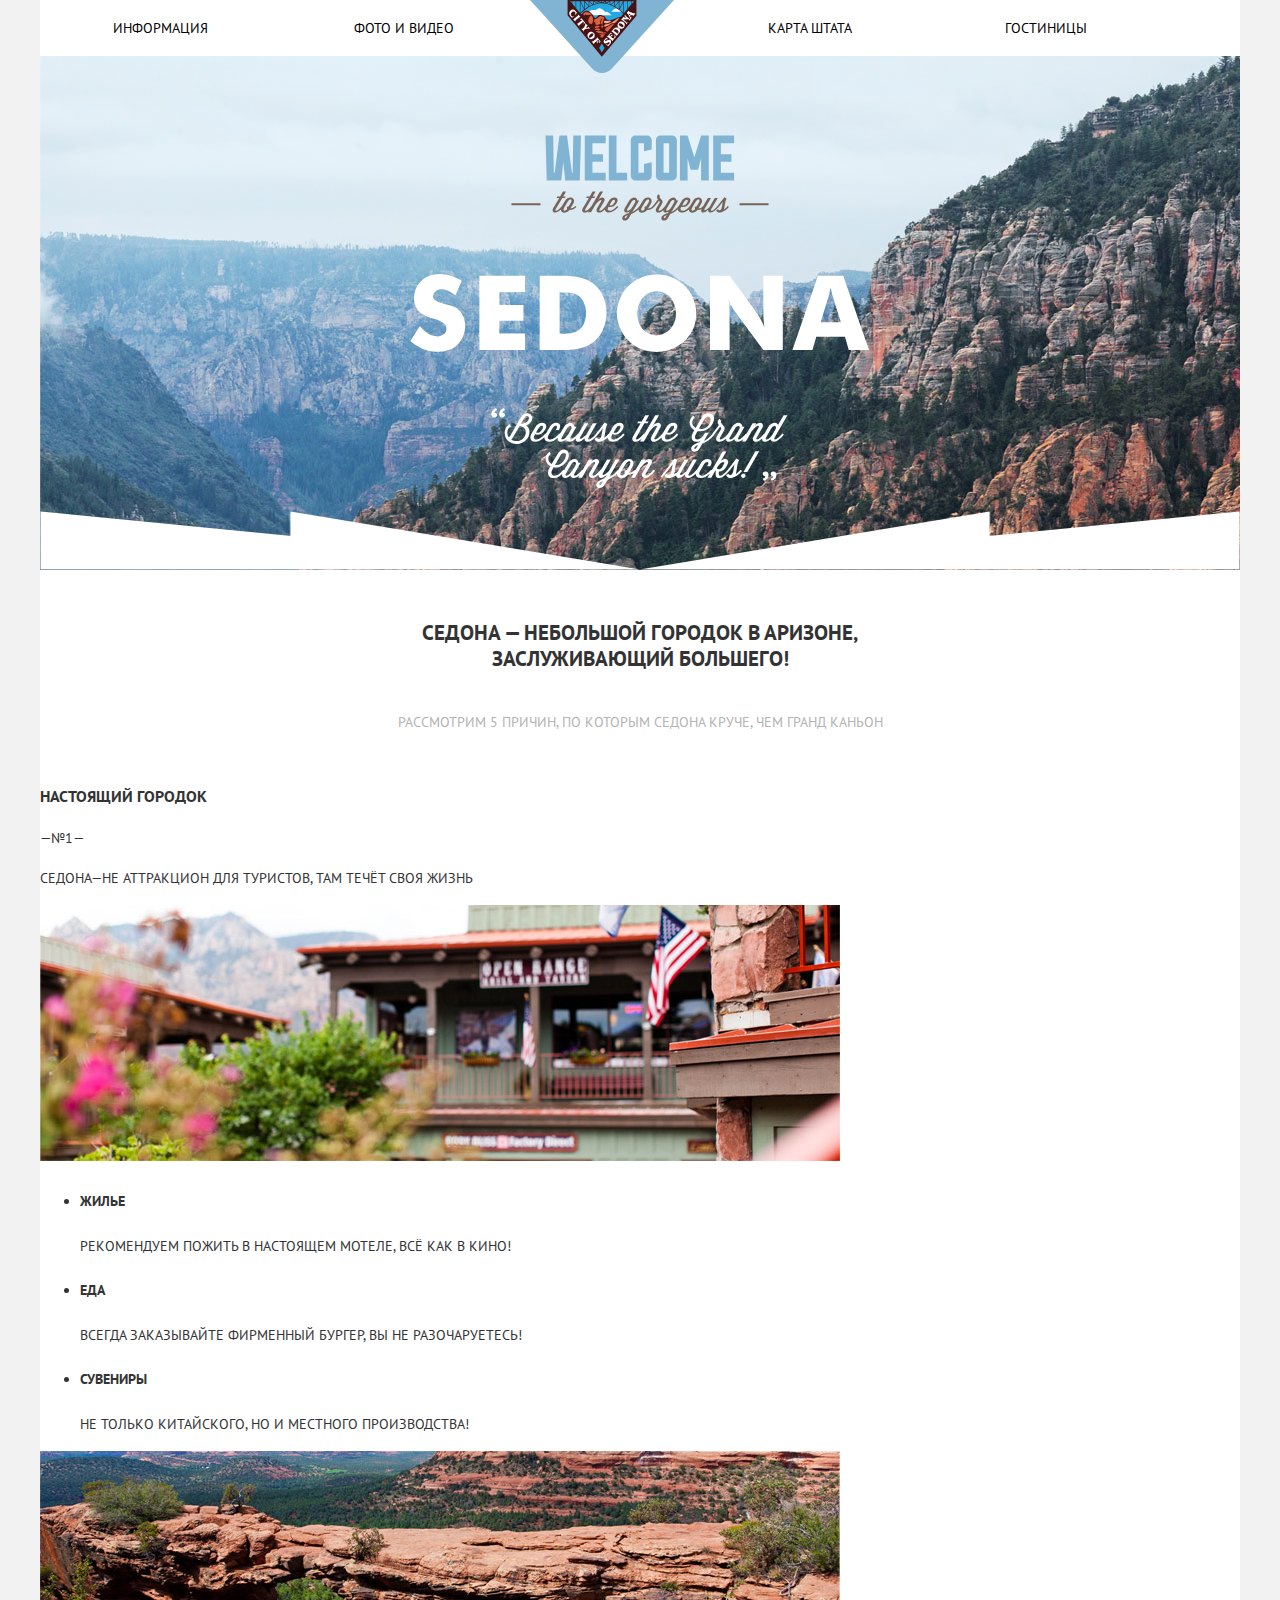
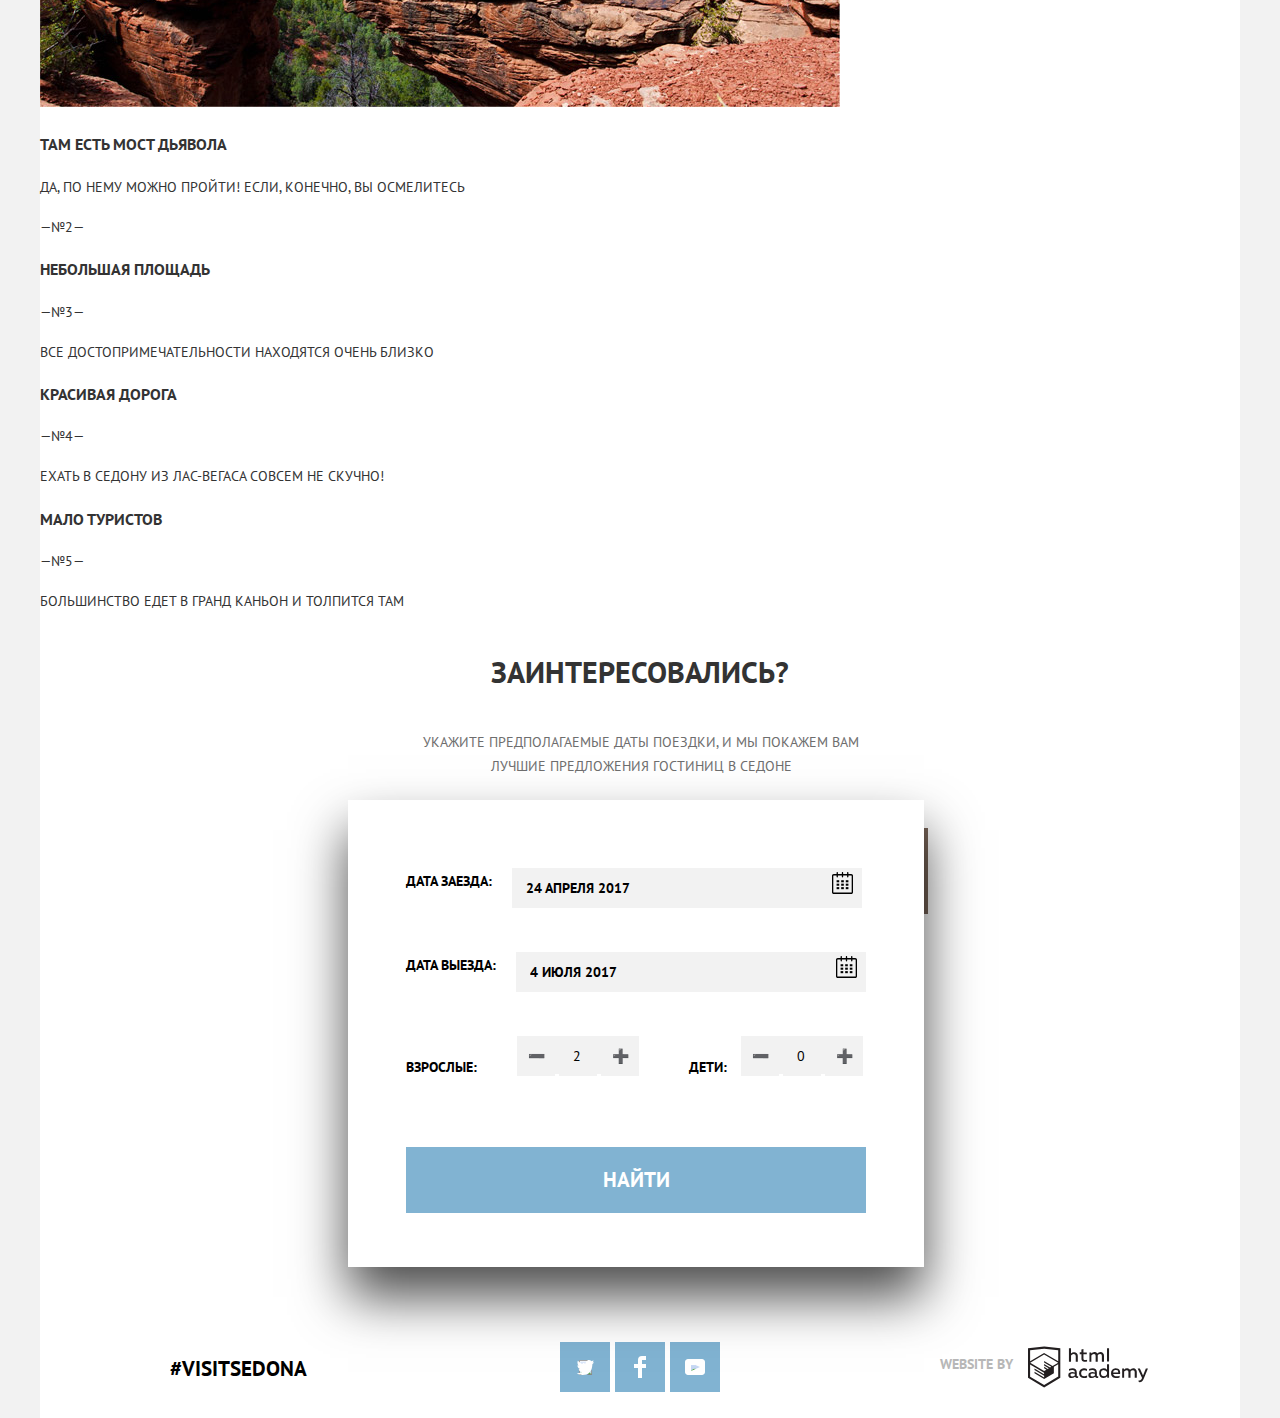
==== index.html @ 328af271 "Next version" ====
<!DOCTYPE html>
<html lang="ru">
<head>
    <meta charset="utf-8">
    <title>Sedona</title>
<link href="https://fonts.googleapis.com/css?family=PT+Sans:400,700&amp;subset=cyrillic" rel="stylesheet">
<link href="css/normalize.css" rel="stylesheet">
 <link href="css/style.css" rel="stylesheet">
</head>
<body>
<header class="main-header">
    <nav class="main-navigation">
      <div class="logo-container">

       <a class="main-header-logo" href="index.html">
<img src="img/logo.svg" width="144" height="66" alt="Логотип сайта Седона"></a></div>
       <div class="main-navigation-wrapper">
     <div class="container">
          <ul class="site-navigation">
                      <li><a href="info.html">Информация</a></li>
            <li><a href="photo.html">Фото и видео</a></li></ul>
<ul class="place-navigation">
            <li><a href="map.html">Карта штата</a></li>
            <li><a href="hotels.html">Гостиницы</a></li>
        </ul></div></div>
    </nav>

</header>
<main class="container">


      <div class="banner" style="background-image:url('img/background-photo.jpg');background-repeat: no-repeat; width:1200px; height:514px">
        <h2 class="visually-hidden">Приглашение в город Седона</h2>
          <img class="welcome" src="img/welcome.svg" alt="Добро пожаловать в Седону">
        <img class="polygon" src="img/polygon.png"  alt="Декорация">     </div>


    <article class="advantages">
        <div class="causes">
          <h2>Седона — небольшой городок в Аризоне, заслуживающий большего!</h2>
        <p>Рассмотрим 5 причин, по которым Седона круче, чем Гранд Каньон</p></div>
        <section>
          <h3>Настоящий городок</h3>
        <p>&#8212;№1&#8212;</p>
        <p>Седона&#8212;не аттракцион для туристов, там течёт своя жизнь
       </p>
       <img src="img/town.jpg" alt="Фотография Седоны">
       <ul class="advantages-list">
          <li class="advantages-item">
            <h4>Жилье</h4>
            <p>Рекомендуем пожить в настоящем мотеле, всё как в кино!</p>
          </li>
          <li class="advantages-item">
            <h4>Еда</h4>
            <p>Всегда заказывайте фирменный бургер, вы не разочаруетесь!</p>
          </li>
          <li class="advantages-item">
            <h4>Сувениры</h4>
            <p>Не только китайского, но и местного производства!</p>
          </li>
        </ul>

        </section>
                <section>
                  <img src="img/devil-bridge.jpg"   alt="Мост дьявола">
          <h3>Там есть мост дьявола</h3>
          <p>Да, по нему можно пройти! Если, конечно, вы осмелитесь</p>
        <p>&#8212;№2&#8212;</p>
        </section>
        <section>
          <h3>Небольшая площадь</h3>
        <p>&#8212;№3&#8212;</p>
        <p>Все достопримечательности находятся очень близко</p>
        </section>
        <section>
          <h3>Красивая дорога</h3>
        <p>&#8212;№4&#8212;</p>
        <p>Ехать в Седону из Лас-Вегаса совсем не скучно!</p>
        </section>
        <section>
          <h3>Мало туристов</h3>
        <p>&#8212;№5&#8212;</p>
        <p>Большинство едет в Гранд каньон и толпится там</p>
        </section>
    </article>
    <section class="hotel-search">
        <h2>Заинтересовались?</h2>

        <p>Укажите предполагаемые даты поездки, и мы покажем вам лучшие предложения гостиниц в Седоне</p>
<button class="search-form" type="button">Поиск гостиницы в Седоне</button></section>
        <section class="modal modal-form">
        <form class="hotelsearch-form" action="https://echo.htmlacademy.ru" method="post">
                <p class="search-item">
            <label for="search-date-on">Дата заезда:

            <input id="search-date-on" type="text" name="date" value="24 апреля 2017">
            <span class="calendar"> <svg version="1.1" id="Layer_1" xmlns="http://www.w3.org/2000/svg" xmlns:xlink="http://www.w3.org/1999/xlink" x="0px" y="0px"
            	 width="21px" height="22px" viewBox="0 0 21 22" enable-background="new 0 0 21 22" xml:space="preserve">
            <g id="calendar_1_">
            	<path d="M19.251,2.025h-2.845V0.648c0-0.381-0.294-0.689-0.656-0.689c-0.363,0-0.656,0.308-0.656,0.689v1.377h-3.938V0.648
            		c0-0.381-0.294-0.689-0.655-0.689c-0.363,0-0.657,0.308-0.657,0.689v1.377H5.906V0.648c0-0.381-0.294-0.689-0.656-0.689
            		c-0.363,0-0.657,0.308-0.657,0.689v1.377H1.75C0.784,2.025,0,2.847,0,3.862v16.302C0,21.179,0.784,22,1.75,22h17.501
            		C20.217,22,21,21.179,21,20.164V3.862C21,2.847,20.217,2.025,19.251,2.025z M19.688,20.164c0,0.253-0.195,0.459-0.437,0.459H1.75
            		c-0.241,0-0.438-0.206-0.438-0.459V3.862c0-0.253,0.196-0.459,0.438-0.459h2.844v1.378c0,0.381,0.294,0.689,0.657,0.689
            		c0.362,0,0.656-0.308,0.656-0.689V3.403h3.938v1.378c0,0.381,0.294,0.689,0.657,0.689c0.361,0,0.655-0.308,0.655-0.689V3.403h3.938
            		v1.378c0,0.381,0.293,0.689,0.656,0.689c0.362,0,0.656-0.308,0.656-0.689V3.403h2.845c0.241,0,0.437,0.206,0.437,0.459V20.164z"/>
            	<rect x="4.594" y="8.225" width="2.625" height="2.066"/>
            	<rect x="4.594" y="11.668" width="2.625" height="2.067"/>
            	<rect x="4.594" y="15.112" width="2.625" height="2.066"/>
            	<rect x="9.188" y="15.112" width="2.625" height="2.066"/>
            	<rect x="9.188" y="11.668" width="2.625" height="2.067"/>
            	<rect x="9.188" y="8.225" width="2.625" height="2.066"/>
            	<rect x="13.781" y="15.112" width="2.625" height="2.066"/>
            	<rect x="13.781" y="11.668" width="2.625" height="2.067"/>
            	<rect x="13.781" y="8.225" width="2.625" height="2.066"/>
            </g>
          </svg></span></label>
          </p>
          <p class="search-item">
            <label for="search-date-off">Дата выезда:

             <input id="search-date-off" type="text" name="date" value="4 июля 2017" >
            <span class="calendar"> <svg version="1.1" id="Layer_1" xmlns="http://www.w3.org/2000/svg" xmlns:xlink="http://www.w3.org/1999/xlink" x="0px" y="0px"
            	 width="21px" height="22px" viewBox="0 0 21 22" enable-background="new 0 0 21 22" xml:space="preserve">
            <g id="calendar_1_">
            	<path d="M19.251,2.025h-2.845V0.648c0-0.381-0.294-0.689-0.656-0.689c-0.363,0-0.656,0.308-0.656,0.689v1.377h-3.938V0.648
            		c0-0.381-0.294-0.689-0.655-0.689c-0.363,0-0.657,0.308-0.657,0.689v1.377H5.906V0.648c0-0.381-0.294-0.689-0.656-0.689
            		c-0.363,0-0.657,0.308-0.657,0.689v1.377H1.75C0.784,2.025,0,2.847,0,3.862v16.302C0,21.179,0.784,22,1.75,22h17.501
            		C20.217,22,21,21.179,21,20.164V3.862C21,2.847,20.217,2.025,19.251,2.025z M19.688,20.164c0,0.253-0.195,0.459-0.437,0.459H1.75
            		c-0.241,0-0.438-0.206-0.438-0.459V3.862c0-0.253,0.196-0.459,0.438-0.459h2.844v1.378c0,0.381,0.294,0.689,0.657,0.689
            		c0.362,0,0.656-0.308,0.656-0.689V3.403h3.938v1.378c0,0.381,0.294,0.689,0.657,0.689c0.361,0,0.655-0.308,0.655-0.689V3.403h3.938
            		v1.378c0,0.381,0.293,0.689,0.656,0.689c0.362,0,0.656-0.308,0.656-0.689V3.403h2.845c0.241,0,0.437,0.206,0.437,0.459V20.164z"/>
            	<rect x="4.594" y="8.225" width="2.625" height="2.066"/>
            	<rect x="4.594" y="11.668" width="2.625" height="2.067"/>
            	<rect x="4.594" y="15.112" width="2.625" height="2.066"/>
            	<rect x="9.188" y="15.112" width="2.625" height="2.066"/>
            	<rect x="9.188" y="11.668" width="2.625" height="2.067"/>
            	<rect x="9.188" y="8.225" width="2.625" height="2.066"/>
            	<rect x="13.781" y="15.112" width="2.625" height="2.066"/>
            	<rect x="13.781" y="11.668" width="2.625" height="2.067"/>
            	<rect x="13.781" y="8.225" width="2.625" height="2.066"/>
            </g>
          </svg></span></label>
          </p>
        <div class="people">

        <p class="number-people">
            <label for="adults">Взрослые:</label>
            <div class="button-color">

             <input type="button" class="minus" value="&#10134;">
            <input id="adults" type="text" name="number" value="2">
                  <input type="button" class="plus" value="&#10133;">
</div>
          </p>
          <p class="number-people-2">
            <label for="children">Дети:</label>
            <div class="button-color">  <input type="button" class="minus" value="&#10134;">
            <input id="children" type="text" name="number" value="0">
            <input type="button" class="plus" value="&#10133;" ></div>
 </p>  </div>
          <button class="button" type="submit">Найти</button>
        </form></section>

    <section class="map"><h2 class="visually-hidden">Как добраться?</h2>
    <iframe src="https://yandex.ua/map-widget/v1/?um=constructor%3A66efa8d8ef89bc972d2748a4832a728ec2f85310236ffca3b2953104466e3dbe&amp;source=constructor" width="1200" height="400" frameborder="0"></iframe>
    </section>
</main>
<footer class="main-footer"> <h2 class="visually-hidden">Наши контакты в социальных сетях</h2>
<div class="container">

  <div class="instagram-container">

   <p class="instagram"><a href="insta.html">#visitsedona</a></p></div>
    <div class="footer-social">
        <ul>
            <li><a class="social-button" href="#"> <svg version="1.1" id="Layer_1" xmlns="http://www.w3.org/2000/svg" xmlns:xlink="http://www.w3.org/1999/xlink" x="0px" y="0px"
            	 width="17px" height="15px" viewBox="0 0 17 15" enable-background="new 0 0 17 15" xml:space="preserve">
            <image overflow="visible" width="17" height="15" xlink:href="t.png" >
            </image>
            <g id="W6EeEF_1_">
            	<g>
            		<path fill="#FFFFFF" d="M10.95,0.144c1.685-0.496,2.984,0.27,3.577,1.179c0.673-0.231,1.331-0.481,2.011-0.708
            			c-0.004,0.861-0.522,1.513-0.857,1.768c0.685,0.17,1.304-0.491,1.304-0.491c-0.169,1-1.006,1.788-1.563,2.024
            			c-0.231,6.75-3.175,11.217-10.077,11.082c-0.522,0,0.075,0-0.446,0c-0.41,0-4.164-0.46-4.898-1.887
            			c2.271,0.196,3.893-0.422,4.693-1.177c-0.96-0.3-2.679-0.477-2.979-2.95C2.064,9.09,2.279,9.212,2.905,9.103
            			C1.705,8.247,0.374,7.53,0.448,5.33c0.285,0.328,1.067,0.536,1.34,0.472c-0.703-0.241-1.97-3.36-0.894-4.952
            			c1.818,1.854,3.735,3.606,7.152,3.773C8.254,2.33,9.183,0.793,10.95,0.144z"/>
            	</g>
            </g>
            </svg>

 <h3 class="visually-hidden">Twitter</h3>
            </a></li>
            <li><a class="social-button" href="#"><svg xmlns="http://www.w3.org/2000/svg" width="12" height="22" viewBox="0 0 12 22"><path fill="#FFF" d="M12 4V0H8a4 4 0 0 0-4 4v4H0v4h4v10h4V12h4V8H8V4h4z"/></svg><h3 class="visually-hidden">Facebook</h3></a></li>
            <li><a class="social-button" href="#"><svg version="1.1" id="Layer_1" xmlns="http://www.w3.org/2000/svg" xmlns:xlink="http://www.w3.org/1999/xlink" x="0px" y="0px"
            	 width="20px" height="16px" viewBox="0 0 20 16" enable-background="new 0 0 20 16" xml:space="preserve">
            <image overflow="visible" enable-background="new    " width="20" height="16" xlink:href="youtube.png" >
            </image>
            <path fill="#FFFFFF" d="M17,0H3C1.35,0,0,1.35,0,3v10c0,1.65,1.35,3,3,3h14c1.65,0,3-1.35,3-3V3C20,1.35,18.65,0,17,0z
            	 M6.027,11.998V4.002L15.014,8L6.027,11.998z"/>
            </svg><h3 class="visually-hidden">Youtube</h3></a></li>
        </ul>
    </div>
<div class="copyright">

    <b> Website by</b>
              <a class="logo-academy" href="https://htmlacademy.ru/intensive/htmlcss"><svg id="Layer_1" data-name="Layer 1" xmlns="http://www.w3.org/2000/svg" width="120px" height="50px" viewBox="0 0 108.08 36.85"><title>logo-htmlacademy-small1</title><path d="M44.61,26.88a2,2,0,0,0,.55-0.1v1.33a3.25,3.25,0,0,1-1.18.21,1.67,1.67,0,0,1-1.67-1,4.84,4.84,0,0,1-3.14,1.08c-1.51,0-2.91-.83-2.91-2.55,0-2.13,2-2.79,3.71-2.79a11.08,11.08,0,0,1,2.17.25v-0.3c0-1-.76-1.77-2.19-1.77a7.42,7.42,0,0,0-3,.64v-1.7a10.21,10.21,0,0,1,3.19-.55c2.36,0,3.81,1.12,3.81,3.65v3a0.54,0.54,0,0,0,.49.59h0.17Zm-6.44-1.13A1.35,1.35,0,0,0,39.63,27h0.11a3.39,3.39,0,0,0,2.41-1V24.58a9.72,9.72,0,0,0-1.81-.21c-1,0-2.16.33-2.16,1.38h0Zm12.36-6.11a5,5,0,0,1,2.57.64V22a4.08,4.08,0,0,0-2.3-.7,2.75,2.75,0,1,0,0,5.49,5,5,0,0,0,2.43-.64v1.71a6.27,6.27,0,0,1-2.76.57A4.21,4.21,0,0,1,46,24.51q0-.21,0-0.41a4.32,4.32,0,0,1,4.18-4.46h0.38Zm12.17,7.24a2,2,0,0,0,.55-0.1v1.33a3.25,3.25,0,0,1-1.18.21,1.67,1.67,0,0,1-1.67-1,4.84,4.84,0,0,1-3.14,1.08c-1.51,0-2.91-.83-2.91-2.55,0-2.13,2-2.79,3.71-2.79a11.08,11.08,0,0,1,2.17.25v-0.3c0-1-.76-1.77-2.19-1.77a7.42,7.42,0,0,0-3,.64v-1.7a10.21,10.21,0,0,1,3.19-.55c2.36,0,3.81,1.12,3.81,3.65v3a0.54,0.54,0,0,0,.49.59h0.17Zm-6.44-1.13A1.35,1.35,0,0,0,57.73,27h0.11a3.39,3.39,0,0,0,2.41-1V24.58a9.72,9.72,0,0,0-1.81-.21c-1.06,0-2.16.33-2.16,1.38h0ZM73,16V28.2H71.35V26.88a3.88,3.88,0,0,1-3.19,1.54,4.4,4.4,0,0,1,0-8.78,3.81,3.81,0,0,1,3,1.3V16H73Zm-4.53,5.22a2.76,2.76,0,1,0,0,5.52A2.86,2.86,0,0,0,71.15,25V23A2.91,2.91,0,0,0,68.49,21.27ZM79,19.64c3.31,0,4.46,2.68,3.92,5.09H76.7c0.21,1.5,1.67,2.11,3.19,2.11a6.11,6.11,0,0,0,2.64-.59v1.6a7.14,7.14,0,0,1-3,.57C77,28.42,74.78,27,74.78,24a4.18,4.18,0,0,1,4-4.39H79Zm0.09,1.54a2.28,2.28,0,0,0-2.44,2.1v0.06H81.3A2,2,0,0,0,79.13,21.18Zm5.73,7V19.87h1.65v1a3.81,3.81,0,0,1,2.78-1.27A2.86,2.86,0,0,1,91.89,21a4.12,4.12,0,0,1,2.91-1.33A3.06,3.06,0,0,1,98,23V28.2h-1.9V23.05a1.59,1.59,0,0,0-1.42-1.75H94.42a2.8,2.8,0,0,0-2.07,1.12V28.2h-1.9V23.05A1.59,1.59,0,0,0,89,21.31H88.8a3,3,0,0,0-2.21,1.29v5.63H84.86Zm21.31-8.33h1.9l-3.91,9.46c-0.9,2.17-2.09,2.86-3.35,2.86a4.76,4.76,0,0,1-1.1-.14V30.46a2.86,2.86,0,0,0,.85.12c0.9,0,1.58-.64,2.07-1.9l0.17-.42-4-8.4h2l2.86,6.29ZM38.73,1.46V6.22a3.81,3.81,0,0,1,2.7-1.14,3.25,3.25,0,0,1,3.44,3.4v5.15H43V8.72a1.81,1.81,0,0,0-1.61-2h-0.3a2.93,2.93,0,0,0-2.32,1.39v5.52h-1.9V1.46h1.9ZM49.94,2.31v3h3V6.91h-3v3.81c0,1.1.5,1.46,1.58,1.46a4.49,4.49,0,0,0,1.69-.33v1.6A6.8,6.8,0,0,1,51,13.8a2.55,2.55,0,0,1-2.86-2.74V6.89H46.58V5.26h1.5V2.74Zm5.4,11.31V5.28H57v1A3.81,3.81,0,0,1,59.77,5a2.86,2.86,0,0,1,2.6,1.33A4.12,4.12,0,0,1,65.28,5,3.06,3.06,0,0,1,68.44,8.4v5.21h-1.9V8.46a1.59,1.59,0,0,0-1.42-1.75H64.89a2.8,2.8,0,0,0-2.07,1.12v5.78h-1.9V8.46A1.59,1.59,0,0,0,59.5,6.71H59.27A3,3,0,0,0,57.06,8v5.63H55.34ZM71.17,1.45H73V13.6H71.17V1.45ZM14.71,0H14.55L0,1.54V28.21l14.55,8.66,14.55-8.66V1.54Zm12.5,27.1L14.55,34.64,1.9,27.12V16.18l12.59,7.5V25L5.86,19.9v1.31l8.68,5.21v1.39L5.87,22.65V24l8.68,5.21,8.75-5.24V18.31L27.2,16V27.12Zm0-12.53-3.48,2-1.6,1L14.51,13v1.31L21,18.23H21l-0.14.09-1,.54-5.37-3.2V17l4.24,2.52-1,.67-3.2-1.9v1.31l2.1,1.24L14.5,22.1,2,14.65,14.51,7.11Zm0-1.32L14.49,5.76,1.91,13.25v-10L14.56,1.92,27.21,3.25v10h0Z" transform="translate(0 -0.02)" fill="#231f20"/> </svg> </a>
    </div></div>
</footer>
</body>
</html>
---- css/style.css ----
body
{
    font-family: 'PT Sans', Arial, sans-serif;
    font-size: 14px;
    font-weight: 400;
    line-height: 26px;

    margin: 0;
    padding: 0;

    text-transform: uppercase;

    color: #333;

    background-color: #f2f2f2;
    background-repeat: no-repeat;
    background-position: top center;
}
.main{
  width: 1200px;
  background-color: #ffff;
}
a
{
    text-decoration: none;
}
img
{
    max-width: 100%;
    height: auto;
}
.visually-hidden:not(:focus):not(:active)
{
    position: absolute;

    overflow: hidden;
    clip: rect(0 0 0 0);

    width: 1px;
    height: 1px;
    margin: -1px;
    padding: 0;

    white-space: nowrap;

    border: 0;

    clip-path: inset(100%);
}
.button
{

    font: inherit;

    text-align: center;
    vertical-align: middle;
    text-transform: uppercase;

    color: #fff;
    border: none;
    background-color: #81b3d2;
}
.button:hover,
.button:focus,
.button:active
{
    background-color: #663d15;
}
.container
{
    width: 1200px;
    margin: 0 auto;
    padding: 0;


    background-color: #ffff;

}

.main-header
{
  width: 1200px;
  margin: 0 auto;
  padding: 0;


    background-color: #fffff;

}
.main-navigation
{
    font-size: 14px;
    line-height: 26px;

    display: flex;

    color: #000;
    background-color: #ffff;

}
.site-navigation,
.place-navigation
{
    display: flex;

    max-width: 600px;
    margin: 0;
    padding: 0;

    list-style: none;

    flex-wrap: wrap;
}
.place-navigation{
  margin-right: 80px;
}
.main-header-logo
{
    position: absolute;
    top: 0;
    left: 50%;

    width: 152px;
    height: 74px;
    margin-left: -110px;
    z-index: 10;
}
.main-navigation-wrapper
{
    width: 100%;
    margin-bottom: 0;
    background-color: #fff;
}

.main-navigation-wrapper .container
{
    display: flex;

    justify-content: space-between;
}

.site-navigation a

{
    display: block;

    padding: 15px 73px;

    vertical-align: middle;

    color: #000;
}
.place-navigation a
{
    display: block;

    padding-top: 15px;
    padding-bottom: 15px;
    padding-left: 80px;
    padding-right: 73px;


    color: #000;
}

.site-navigation a:hover,
.site-navigation a:focus,
.place-navigation a:hover,
.place-navigation a:focus
{
    color: #ddebf3;
    background-color: #fff;
}
.site-navigation a:active
.place-navigation a:active
{
    color: #b2b2b2;
    background-color: #fff;
}
.banner{
  width: 1200px;
  height: 514px;
  position: relative;
}
 .welcome{
  width:460px;
  height:360px;

  position:absolute;
  top:76px;
  left:370px;

}
.polygon{
  position:absolute;
  bottom: 0;
  border:0;

}

.causes{
  margin: 50px 340px;
  background-color: #fff;
}

.advantages h2
{
    font-size: 21px;
    font-weight: 700;
    line-height: 26px;

    text-align: center;
}
 .causes p
{
    font-size: 14px;
    font-weight: 400;
    line-height: 21px;

    text-align: center;

    color: #b3b3b3;
    background-color: #fff;
    margin-top: 40px;
}
.hotel-search{
  width: 1200px;
  background-color: #fff;
}
.hotel-search h2{
  font-family: inherit;
  font-size: 30px;
  line-height: 36px;
  font-weight: 700;
  margin-top: 40px;
  margin-bottom: 40px;
   text-align: center;

}
.hotel-search p{
  font-size: 14px;
  font-weight: 400;
  line-height: 24px;

  text-align: center;

  color: #6e6e6e;
  background-color: #fff;
  margin-top: 40px;
  margin-bottom: 50px;
  margin-left: 382px;
  margin-right: 380px;
}
.search-form {

  width: 576px;
  background-color: #766357;
  margin-left: 312px;
  padding-top:30px;
  padding-bottom: 30px;
  padding-left:142px;
  padding-right: 142px;
  color: #fff;
  font-size: 21px;
  line-height: 26px;
  font-weight: 700;
  font-family: inherit;
  text-transform: uppercase;
  border: 0;

}




.modal
{
  position: absolute;
  color: #000000;

  background-color: #ffffff;
  background-position: 0 0;
  box-shadow: 0 30px 50px rgba(0, 0, 0, 0.7);
}
  .modal-form{
  top: 2400px;
  left: 50%;


  max-width: 576px;
  margin-left: -292px;
  padding: 54px 58px;
}
.search-item label{
  display: flex;
text-align: center;
  font-family: inherit;
  font-size: 14px;
  line-height: 26px;
  font-weight: 700;
  text-transform: uppercase;



}
.search-item input{
box-sizing: border-box;
  width: 310px;
  padding: 7px 14px;
padding-right: 40px;
  background-color: #f2f2f2;
  font-family: inherit;
  font-size: 14px;
  line-height: 26px;
  font-weight: 700;
  text-transform: uppercase;
  margin-bottom: 30px;
  margin-left: 20px;
  border: 0;
}
.calendar{

  width: 40px;
  margin: 0;
  max-height: 40px;


  background-color: #f2f2f2;
}
.calendar svg{
  vertical-align: middle;
}
.people{
  display: flex;
margin-bottom: 53px;

}
.people label{
  display: inline-block;
  margin-top:4px;

  font-family: inherit;
  font-size: 14px;
  line-height: 26px;
  font-weight: 700;
  text-transform: uppercase;

}

.people input{
  box-sizing: border-box;
  width: 38px;
  padding-top: 7px;
  padding-bottom: 7px;
  font-size: 14px;
  line-height: 26px;
  background-color: #f2f2f2;
  font-family: inherit;
  text-transform: uppercase;
  border: 0;
  margin-right: 0;
  margin-left: 0;


}

.button-color{
  background-color: #f2f2f2;
  margin: 0;
  margin-left: 40px;
  padding: 0;
  max-height: 38px;
    border: 0;
}
.button-color :nth-child(2){
  padding-left: 14px;
  margin-right: 0;
  margin-left: 0;
    border: 0;
}
.number-people-2{
  margin-left: 50px;
}
.number-people-2 label{
  margin-right: -26px;
}
.hotelsearch-form .button {
display: block;
  width: 460px;
    margin-right: 0;
  font-family: inherit;
  font-size: 21px;
  line-height: 26px;
  font-weight: 700;
  padding: 20px; 200px;



}

.services{
  display: flex;
  justify-content: space-between;
  width: 1200px;
  font-family: inherit;
  font-size: 14px;
  line-height: 21px;
  font-weight: 400px;
  color: #ffff;
background-color: #f2f2f2;
background-image: url("../img/filter-background.jpg");
 background-position: top center;
 background-repeat: no-repeat;

}
.services h2{
  font-size: 16px;
  font-weight: 700;


}
.services div{
  display: flex;
  flex-direction: column;
  justify-content: space-between;
  margin-top: 30px;



}
.facilities{
width: 241px;
margin-left: 73px;
}
.accommodation{
  width: 288px;
  padding-left: 10px;
}
.filter-range {
  width: 330px;
  margin-right: 73px;
  margin-top: 30px;

  color: #ffffff;
  text-transform: uppercase;
}

.filter-range-title {
  margin-bottom: 9px;

  font-weight: 600;
  font-size: 16px;
  line-height: 21px;
}

.price-controls {
  position: relative;

  height: 36px;
  margin-bottom: 20px;

  font-size: 0;

  border: 2px solid #ffffff;
  border-radius: 2px;
}

.price-controls::after {
  content: "";
  position: absolute;
  top: 50%;
  left: 50%;

  width: 2px;
  height: 22px;

  background: #ffffff;
  transform: translate(-50%, -50%);
}

.price-controls label {
  display: inline-block;

  font-size: 14px;
  line-height: 38px;
  vertical-align: top;

  cursor: pointer;
}

.price-controls .min-price,
.price-controls .max-price {
  width: 90px;
  padding-left: 65px;
}

.price-controls input {
  width: 50px;
  margin: 0;

  color: inherit;
  font: inherit;

  background: none;
  border: none;
}

.range-controls {
  position: relative;

  margin-bottom: 32px;
}

.range-controls .scale {
  height: 2px;

  background: rgba(255, 255, 255, 0.3);
}

.range-controls .bar {
  width: 80%;
  height: 2px;

  background: #ffffff;
}

.range-toggle {
  position: absolute;
  top: -9px;

  width: 4px;
  height: 4px;

  background: #ababab;
  border: 8px solid #ffffff;
  border-radius: 50%;
  box-shadow: 0 2px 1px 0 rgba(0, 1, 1, 0.2);
  cursor: pointer;
}

.range-toggle:hover {
  background: #1c4f80;
}

.range-toggle-min {
  left: 0;
}

.range-toggle-max {
  left: 80%;
}

.btn-transparent {
  display: block;
  margin: 0 auto;
  padding: 6px 35px;

  font-size: 14px;
  line-height: 20px;
  color: #ffffff;
  text-transform: uppercase;

  background: transparent;
  border: 2px solid #ffffff;
  border-radius: 2px;
  cursor: pointer;
}

.btn-transparent:hover {
  color: #000000;

  background: #ffffff;
}


.search-result{
  display: flex;
  justify-content: space-between;
}
.sorting {
  display: flex;
  justify-content: space-between;
}
.sorting ul{
  display: flex;
  justify-content: space-between;
}
.hotels-result
{
    display: flex;
    flex-direction: column;

    margin: 0;
    padding: 0;




    background-color: #fff;

}
.hotels-result:last-child{
  border-bottom: 1px solid #e5e5e5;
}
.hotels
{
    display: flex;
border-top: 1px solid #e5e5e5;
justify-content: space-between;


}


.hotel-image
{
    width: 136px;
    height: 97px;
margin-top: 30px;
margin-bottom: 30px;
margin-left: 73px;


}
.hotel-wrapper-1
{
    width: 300px;
    margin-top: 30px;
    margin-bottom: 30px;
    padding-right: 30px;
}
.hotel-wrapper-2
{

width: 140px;
margin-right: 73px;
padding-right: 0;
margin-top: 30px;
margin-bottom: 30px;
padding-top: 0;
padding-bottom: 0;

}
.hotel-wrapper-2 p{
  background-color: #f2f2f2;
  line-height: 21px;
  font-size: 14px;
  font-weight: 400;
  color:#dbdbdb;
  padding-left: 19px;
}
.star-rating{
  margin-bottom: 47px;
}
.hotel-name
{
    font-size: 21px;
    font-weight: 700;
    line-height: 26px;

    color: #000;
}
.hotel-name:hover,
.hotel-name:focus
{
    color: #81b3d2;
}
.hotel-name :active
{
    color: #cacaca;
}
.hotels h2{
  font-size: 21px;
  font-weight: 700;
  line-height: 26px;

  color: #000000;
  margin-bottom: 0px;
}
.hotels p
{
    font-size: 14px;
    font-weight: 400;
    line-height: 21px;
    margin-bottom: 20px;

    color: #5c5c5c;
}
.hotel-wrapper-1 p{
  margin-right: 40px;

}
.hotels button{
  display: inline-block;
  padding: 5px 18px;
  margin-right: 5px;
}
.booked-hotel-info
{
    vertical-align: middle;
    text-transform: uppercase;

    color: #fff;
    border: none;
    background-color: #81b3d2;
}
.booked-hotel-info:hover,
.booked-hotel-info:focus
{
    color: #fff;
    background-color: #669ec0;
}
.booked-hotel-info :active
{
    color: #fff;
    background-color: #5496bd;
}
.booked-hotel
{

    vertical-align: middle;
    text-transform: uppercase;

    color: #fff;
    border: none;
    background-color: #766357;
}
.booked-hotel:hover,
.booked-hotel:focus
{
    color: #fff;
    background-color: #604e43;
}
.booked-hotel:active
{
    color: #fff;
    background-color: #503e33;
}
.hotels-type,
.hotels-price{
  display: inline-block;
}
.main-footer
{
  width: 1200px;
  margin: 0 auto;
  padding: 0;

    padding: 20px 0;

    background-color: #fff;
    background-repeat: repeat;
    background-position: 0 0;
}

.main-footer .container
{
    display: flex;
}
.instagram-container
{
    width: 240px;
    margin: 0;
    margin-right: 150px;
    margin-left: 130px;
}



.instagram a
{
    font-size: 21px;
    font-weight: 700;
    line-height: 26px;

    color: #000;
}

.social-button
{
    display: flex;

    width: 50px;
    height: 50px;

    color: #fff;
    background-color: #81b3d2;

    align-items: center;
    justify-content: center;
}

.social-button:hover,
.social-button:focus
{
    background-color: #669ec0;
}
.social-button:active
{
    background-color: #5496bd;
}

.footer-social ul
{
    display: flex;

    width: 160px;
    margin: 0 auto;
    padding: 0;

    list-style: none;

    flex-wrap: wrap;
    justify-content: space-between;
}



.copyright
{
    display: flex;
    font-size: 14px;
    font-weight: 400;
    line-height: 21px;

    width: 240px;
    height: 50px;
    margin: 0;
    margin-right: 50px;
    margin-left: 220px;
    text-align: center;

    color: #b7b7b7;
    background-color: #fff;
}

.copyright:hover path,
.copyright:focus path
{
    fill: #a8cbe0;
}
.copyright:active path
{
    fill: #bdbbbc;
}
.copyright b
{
    display: block;

    margin-right: 15px;
    padding-top: 12px;
}
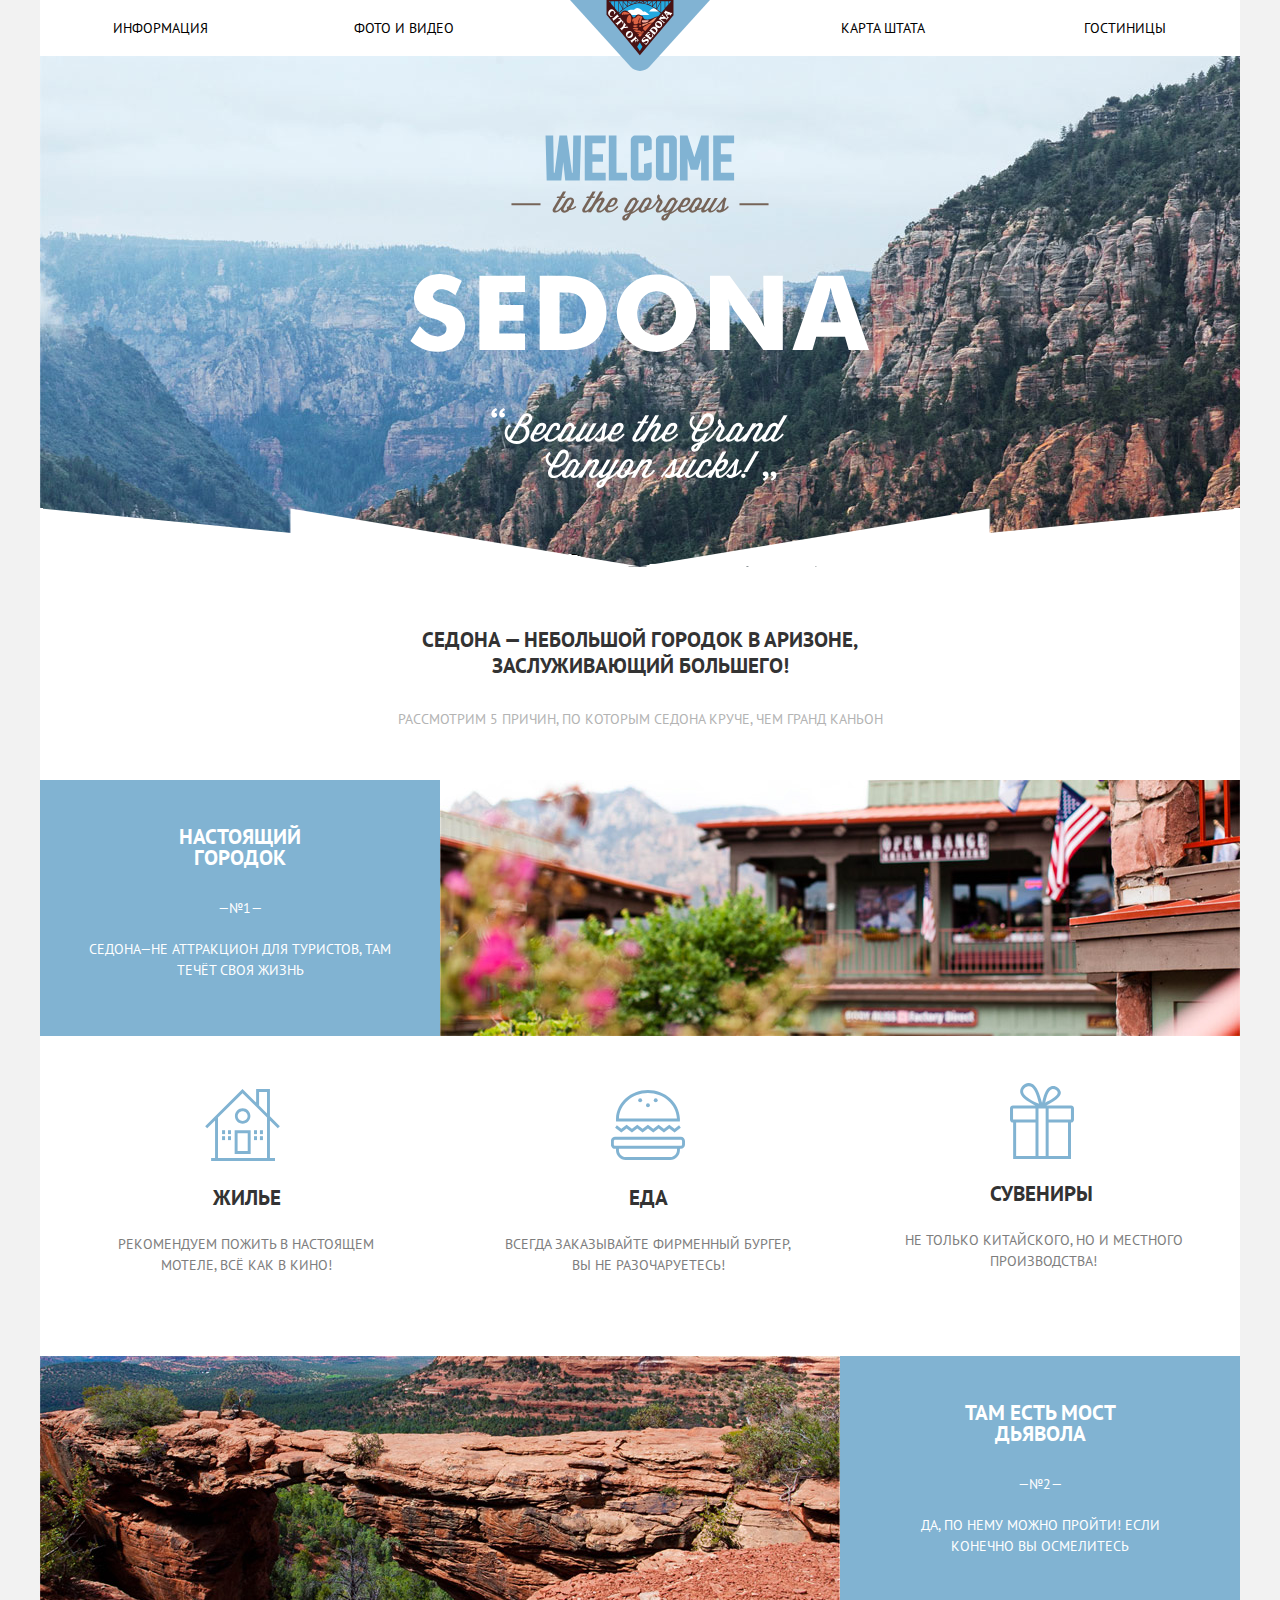
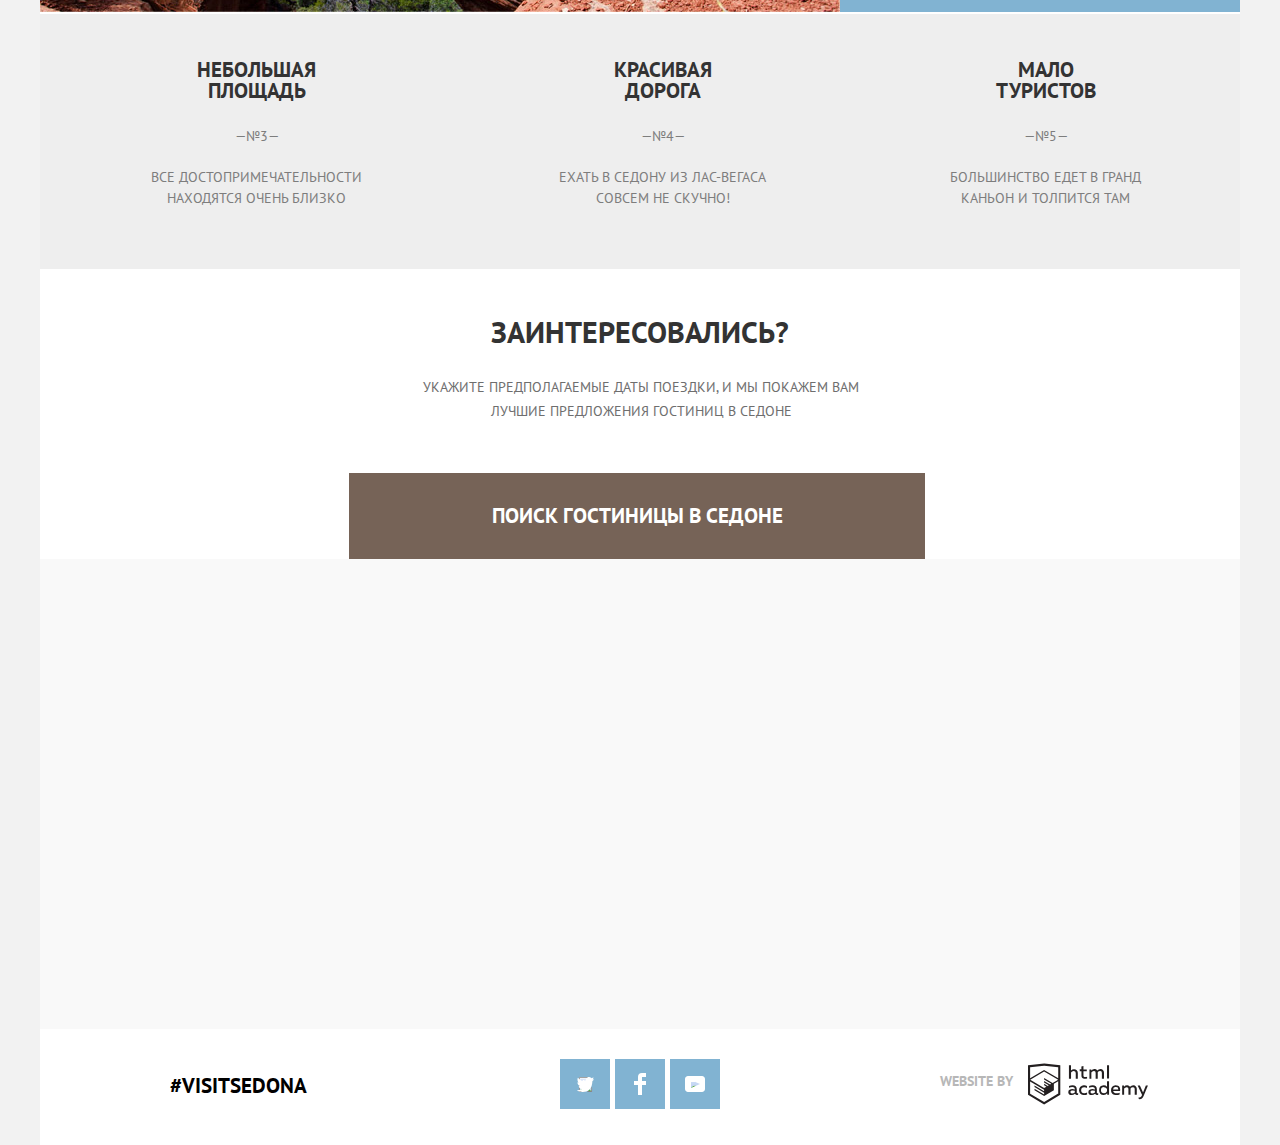
==== commit 8ba603a7: "Предзащита" ====
--- a/index.html
+++ b/index.html
@@ -8,165 +8,214 @@
  <link href="css/style.css" rel="stylesheet">
 </head>
 <body>
-<header class="main-header">
-    <nav class="main-navigation">
+<header class="header">
+    <nav class="navigation">
       <div class="logo-container">
 
-       <a class="main-header-logo" href="index.html">
+       <a class="header-logo" href="index.html">
 <img src="img/logo.svg" width="144" height="66" alt="Логотип сайта Седона"></a></div>
-       <div class="main-navigation-wrapper">
+
      <div class="container">
           <ul class="site-navigation">
-                      <li><a href="info.html">Информация</a></li>
-            <li><a href="photo.html">Фото и видео</a></li></ul>
-<ul class="place-navigation">
-            <li><a href="map.html">Карта штата</a></li>
-            <li><a href="hotels.html">Гостиницы</a></li>
-        </ul></div></div>
+            <li>  <a href="info.html">Информация</a></li>
+            <li> <a href="photo.html">Фото и видео</a></li>
+
+            <li> <a href="map.html">Карта штата</a></li>
+            <li> <a href="hotels.html">Гостиницы</a></li>
+        </ul></div>
     </nav>
 
 </header>
 <main class="container">
 
 
-      <div class="banner" style="background-image:url('img/background-photo.jpg');background-repeat: no-repeat; width:1200px; height:514px">
+      <div class="banner" style="background-image:url('img/background-photo.jpg');background-repeat: no-repeat; width:1200px; height:511px">
         <h2 class="visually-hidden">Приглашение в город Седона</h2>
           <img class="welcome" src="img/welcome.svg" alt="Добро пожаловать в Седону">
         <img class="polygon" src="img/polygon.png"  alt="Декорация">     </div>
 
-
-    <article class="advantages">
         <div class="causes">
           <h2>Седона — небольшой городок в Аризоне, заслуживающий большего!</h2>
         <p>Рассмотрим 5 причин, по которым Седона круче, чем Гранд Каньон</p></div>
-        <section>
-          <h3>Настоящий городок</h3>
-        <p>&#8212;№1&#8212;</p>
+    <section class="advantages">
+
+        <div class="advantages-point">
+      <div class="advantages-wrapper-1">
+
+       <div class="advantages-title">
+
+          <h3>Настоящий городок</h3></div>
+    <div class="advantages-text">
+
+       <p>&#8212;№1&#8212;</p>
         <p>Седона&#8212;не аттракцион для туристов, там течёт своя жизнь
-       </p>
-       <img src="img/town.jpg" alt="Фотография Седоны">
-       <ul class="advantages-list">
-          <li class="advantages-item">
-            <h4>Жилье</h4>
-            <p>Рекомендуем пожить в настоящем мотеле, всё как в кино!</p>
-          </li>
-          <li class="advantages-item">
-            <h4>Еда</h4>
-            <p>Всегда заказывайте фирменный бургер, вы не разочаруетесь!</p>
-          </li>
-          <li class="advantages-item">
-            <h4>Сувениры</h4>
-            <p>Не только китайского, но и местного производства!</p>
-          </li>
-        </ul>
-
-        </section>
-                <section>
-                  <img src="img/devil-bridge.jpg"   alt="Мост дьявола">
-          <h3>Там есть мост дьявола</h3>
-          <p>Да, по нему можно пройти! Если, конечно, вы осмелитесь</p>
-        <p>&#8212;№2&#8212;</p>
-        </section>
-        <section>
-          <h3>Небольшая площадь</h3>
-        <p>&#8212;№3&#8212;</p>
-        <p>Все достопримечательности находятся очень близко</p>
-        </section>
-        <section>
-          <h3>Красивая дорога</h3>
-        <p>&#8212;№4&#8212;</p>
-        <p>Ехать в Седону из Лас-Вегаса совсем не скучно!</p>
-        </section>
-        <section>
-          <h3>Мало туристов</h3>
-        <p>&#8212;№5&#8212;</p>
-        <p>Большинство едет в Гранд каньон и толпится там</p>
-        </section>
-    </article>
+       </p></div></div>
+      <div class="advantages-sedona-img">
+
+       <img src="img/town.jpg" width="800" height="256" alt="Фотография Седоны"></div></div>
+
+        <div class="advantages-wrapper">
+
+          <div class="advantages-point">
+<div class="advantages-house"></div>
+          <div class="advantages-title">
+
+           <h3>Жилье</h3></div>
+
+          <div class="advantages-text">
+
+          <p class="house">  Рекомендуем пожить в настоящем мотеле, всё как в кино!</p></div></div>
+
+          <div class="advantages-point">
+            <div class="advantages-img-2"></div>
+          <div class="advantages-title">
+           <h3>Еда</h3></div>
+                       <div class="advantages-text">
+
+            <p class="food">Всегда заказывайте фирменный бургер, вы не разочаруетесь!</p></div></div>
+
+              <div class="advantages-point">
+                <div class="advantages-img-3"></div>
+              <div class="advantages-title">
+               <h3>Сувениры</h3></div>
+               <div class="advantages-text">
+<p class="gift">Не только китайского, но и местного производства!</p>
+                </div></div></div>
+
+
+
+               <div class="advantages-point">
+
+                 <div class="advantages-sedona-img"><img src="img/devil-bridge.jpg" width="800" height="256"  alt="Мост дьявола"></div>
+              <div class="advantages-wrapper-1">   <div class="advantages-title">
+
+                    <h3>Там есть мост дьявола</h3></div>
+                <div class="advantages-text">
+                  <p>&#8212;№2&#8212;</p>
+  <p>Да, по нему можно пройти! Если конечно вы осмелитесь</p>
+</div></div></div>
+<div class="advantages-wrapper-2">
+                  <div class="advantages-point">
+                  <div class="advantages-title">
+
+                   <h3>Небольшая площадь</h3></div>
+                   <div class="advantages-img"></div>
+                  <div class="advantages-text">
+                    <p>&#8212;№3&#8212;</p>
+                    <p class="area">Все достопримечательности находятся очень близко</p>
+                    </div></div>
+
+                    <div class="advantages-point">
+                    <div class="advantages-title">
+
+                     <h3>Красивая дорога</h3></div>
+                     <div class="advantages-img"></div>
+                    <div class="advantages-text">
+                      <p>&#8212;№4&#8212;</p>
+                      <p class="road">Ехать в Седону из Лас-Вегаса совсем не скучно!</p>
+                      </div></div>
+                      <div class="advantages-point">
+                      <div class="advantages-title">
+
+                       <h3>Мало туристов</h3></div>
+                       <div class="advantages-img"></div>
+                      <div class="advantages-text">
+                        <p>&#8212;№5&#8212;</p>
+                        <p class="no-crowd">Большинство едет в Гранд каньон и толпится там</p>
+                        </div></div></div>
+
+
+
+          </section>
+
     <section class="hotel-search">
         <h2>Заинтересовались?</h2>
 
         <p>Укажите предполагаемые даты поездки, и мы покажем вам лучшие предложения гостиниц в Седоне</p>
-<button class="search-form" type="button">Поиск гостиницы в Седоне</button></section>
+<button class="search-form" type="button">Поиск гостиницы в Седоне</button>
         <section class="modal modal-form">
         <form class="hotelsearch-form" action="https://echo.htmlacademy.ru" method="post">
-                <p class="search-item">
-            <label for="search-date-on">Дата заезда:
-
-            <input id="search-date-on" type="text" name="date" value="24 апреля 2017">
-            <span class="calendar"> <svg version="1.1" id="Layer_1" xmlns="http://www.w3.org/2000/svg" xmlns:xlink="http://www.w3.org/1999/xlink" x="0px" y="0px"
-            	 width="21px" height="22px" viewBox="0 0 21 22" enable-background="new 0 0 21 22" xml:space="preserve">
-            <g id="calendar_1_">
-            	<path d="M19.251,2.025h-2.845V0.648c0-0.381-0.294-0.689-0.656-0.689c-0.363,0-0.656,0.308-0.656,0.689v1.377h-3.938V0.648
-            		c0-0.381-0.294-0.689-0.655-0.689c-0.363,0-0.657,0.308-0.657,0.689v1.377H5.906V0.648c0-0.381-0.294-0.689-0.656-0.689
-            		c-0.363,0-0.657,0.308-0.657,0.689v1.377H1.75C0.784,2.025,0,2.847,0,3.862v16.302C0,21.179,0.784,22,1.75,22h17.501
-            		C20.217,22,21,21.179,21,20.164V3.862C21,2.847,20.217,2.025,19.251,2.025z M19.688,20.164c0,0.253-0.195,0.459-0.437,0.459H1.75
-            		c-0.241,0-0.438-0.206-0.438-0.459V3.862c0-0.253,0.196-0.459,0.438-0.459h2.844v1.378c0,0.381,0.294,0.689,0.657,0.689
-            		c0.362,0,0.656-0.308,0.656-0.689V3.403h3.938v1.378c0,0.381,0.294,0.689,0.657,0.689c0.361,0,0.655-0.308,0.655-0.689V3.403h3.938
-            		v1.378c0,0.381,0.293,0.689,0.656,0.689c0.362,0,0.656-0.308,0.656-0.689V3.403h2.845c0.241,0,0.437,0.206,0.437,0.459V20.164z"/>
-            	<rect x="4.594" y="8.225" width="2.625" height="2.066"/>
-            	<rect x="4.594" y="11.668" width="2.625" height="2.067"/>
-            	<rect x="4.594" y="15.112" width="2.625" height="2.066"/>
-            	<rect x="9.188" y="15.112" width="2.625" height="2.066"/>
-            	<rect x="9.188" y="11.668" width="2.625" height="2.067"/>
-            	<rect x="9.188" y="8.225" width="2.625" height="2.066"/>
-            	<rect x="13.781" y="15.112" width="2.625" height="2.066"/>
-            	<rect x="13.781" y="11.668" width="2.625" height="2.067"/>
-            	<rect x="13.781" y="8.225" width="2.625" height="2.066"/>
-            </g>
-          </svg></span></label>
-          </p>
-          <p class="search-item">
-            <label for="search-date-off">Дата выезда:
-
-             <input id="search-date-off" type="text" name="date" value="4 июля 2017" >
-            <span class="calendar"> <svg version="1.1" id="Layer_1" xmlns="http://www.w3.org/2000/svg" xmlns:xlink="http://www.w3.org/1999/xlink" x="0px" y="0px"
-            	 width="21px" height="22px" viewBox="0 0 21 22" enable-background="new 0 0 21 22" xml:space="preserve">
-            <g id="calendar_1_">
-            	<path d="M19.251,2.025h-2.845V0.648c0-0.381-0.294-0.689-0.656-0.689c-0.363,0-0.656,0.308-0.656,0.689v1.377h-3.938V0.648
-            		c0-0.381-0.294-0.689-0.655-0.689c-0.363,0-0.657,0.308-0.657,0.689v1.377H5.906V0.648c0-0.381-0.294-0.689-0.656-0.689
-            		c-0.363,0-0.657,0.308-0.657,0.689v1.377H1.75C0.784,2.025,0,2.847,0,3.862v16.302C0,21.179,0.784,22,1.75,22h17.501
-            		C20.217,22,21,21.179,21,20.164V3.862C21,2.847,20.217,2.025,19.251,2.025z M19.688,20.164c0,0.253-0.195,0.459-0.437,0.459H1.75
-            		c-0.241,0-0.438-0.206-0.438-0.459V3.862c0-0.253,0.196-0.459,0.438-0.459h2.844v1.378c0,0.381,0.294,0.689,0.657,0.689
-            		c0.362,0,0.656-0.308,0.656-0.689V3.403h3.938v1.378c0,0.381,0.294,0.689,0.657,0.689c0.361,0,0.655-0.308,0.655-0.689V3.403h3.938
-            		v1.378c0,0.381,0.293,0.689,0.656,0.689c0.362,0,0.656-0.308,0.656-0.689V3.403h2.845c0.241,0,0.437,0.206,0.437,0.459V20.164z"/>
-            	<rect x="4.594" y="8.225" width="2.625" height="2.066"/>
-            	<rect x="4.594" y="11.668" width="2.625" height="2.067"/>
-            	<rect x="4.594" y="15.112" width="2.625" height="2.066"/>
-            	<rect x="9.188" y="15.112" width="2.625" height="2.066"/>
-            	<rect x="9.188" y="11.668" width="2.625" height="2.067"/>
-            	<rect x="9.188" y="8.225" width="2.625" height="2.066"/>
-            	<rect x="13.781" y="15.112" width="2.625" height="2.066"/>
-            	<rect x="13.781" y="11.668" width="2.625" height="2.067"/>
-            	<rect x="13.781" y="8.225" width="2.625" height="2.066"/>
-            </g>
-          </svg></span></label>
-          </p>
-        <div class="people">
-
-        <p class="number-people">
-            <label for="adults">Взрослые:</label>
-            <div class="button-color">
-
-             <input type="button" class="minus" value="&#10134;">
-            <input id="adults" type="text" name="number" value="2">
-                  <input type="button" class="plus" value="&#10133;">
-</div>
-          </p>
-          <p class="number-people-2">
-            <label for="children">Дети:</label>
-            <div class="button-color">  <input type="button" class="minus" value="&#10134;">
-            <input id="children" type="text" name="number" value="0">
-            <input type="button" class="plus" value="&#10133;" ></div>
- </p>  </div>
+          <div class="form-item">
+          <div class="form-item-text">Дата заезда:</div>
+          <label for="search-date-on" class="form-item-label">
+            <input type="text" value="24 апреля 2017" class="form-item-input" id="search-date-on">
+            <span class="form-item-ico">
+              <svg version="1.1" id="Layer_1" xmlns="http://www.w3.org/2000/svg" xmlns:xlink="http://www.w3.org/1999/xlink" x="0px" y="0px"
+              	 width="21px" height="22px" viewBox="0 0 21 22" enable-background="new 0 0 21 22" xml:space="preserve">
+              <g id="calendar_1_">
+              	<path  d="M19.251,2.025h-2.845V0.648c0-0.381-0.294-0.689-0.656-0.689c-0.363,0-0.656,0.308-0.656,0.689v1.377h-3.938V0.648
+              		c0-0.381-0.294-0.689-0.655-0.689c-0.363,0-0.657,0.308-0.657,0.689v1.377H5.906V0.648c0-0.381-0.294-0.689-0.656-0.689
+              		c-0.363,0-0.657,0.308-0.657,0.689v1.377H1.75C0.784,2.025,0,2.847,0,3.862v16.302C0,21.179,0.784,22,1.75,22h17.501
+              		C20.217,22,21,21.179,21,20.164V3.862C21,2.847,20.217,2.025,19.251,2.025z M19.688,20.164c0,0.253-0.195,0.459-0.437,0.459H1.75
+              		c-0.241,0-0.438-0.206-0.438-0.459V3.862c0-0.253,0.196-0.459,0.438-0.459h2.844v1.378c0,0.381,0.294,0.689,0.657,0.689
+              		c0.362,0,0.656-0.308,0.656-0.689V3.403h3.938v1.378c0,0.381,0.294,0.689,0.657,0.689c0.361,0,0.655-0.308,0.655-0.689V3.403h3.938
+              		v1.378c0,0.381,0.293,0.689,0.656,0.689c0.362,0,0.656-0.308,0.656-0.689V3.403h2.845c0.241,0,0.437,0.206,0.437,0.459V20.164z"/>
+              	<rect x="4.594" y="8.225" width="2.625" height="2.066"/>
+              	<rect x="4.594" y="11.668" width="2.625" height="2.067"/>
+              	<rect x="4.594" y="15.112" width="2.625" height="2.066"/>
+              	<rect x="9.188" y="15.112" width="2.625" height="2.066"/>
+              	<rect x="9.188" y="11.668" width="2.625" height="2.067"/>
+              	<rect x="9.188" y="8.225" width="2.625" height="2.066"/>
+              	<rect x="13.781" y="15.112" width="2.625" height="2.066"/>
+              	<rect x="13.781" y="11.668" width="2.625" height="2.067"/>
+              	<rect x="13.781" y="8.225" width="2.625" height="2.066"/
+                >
+              </g>
+            </svg></span></label></div>
+            <div class="form-item">
+            <div class="form-item-text">Дата выезда:</div>
+            <label for="search-date-off" class="form-item-label">
+              <input type="text" placeholder="4 июля 2017" class="form-item-input" id="search-date-off">
+              <span class="form-item-ico">
+                <svg version="1.1" id="Layer_1" xmlns="http://www.w3.org/2000/svg" xmlns:xlink="http://www.w3.org/1999/xlink" x="0px" y="0px"
+                	 width="21px" height="22px" viewBox="0 0 21 22" enable-background="new 0 0 21 22" xml:space="preserve">
+                <g id="calendar_1_">
+                	<path  d="M19.251,2.025h-2.845V0.648c0-0.381-0.294-0.689-0.656-0.689c-0.363,0-0.656,0.308-0.656,0.689v1.377h-3.938V0.648
+                		c0-0.381-0.294-0.689-0.655-0.689c-0.363,0-0.657,0.308-0.657,0.689v1.377H5.906V0.648c0-0.381-0.294-0.689-0.656-0.689
+                		c-0.363,0-0.657,0.308-0.657,0.689v1.377H1.75C0.784,2.025,0,2.847,0,3.862v16.302C0,21.179,0.784,22,1.75,22h17.501
+                		C20.217,22,21,21.179,21,20.164V3.862C21,2.847,20.217,2.025,19.251,2.025z M19.688,20.164c0,0.253-0.195,0.459-0.437,0.459H1.75
+                		c-0.241,0-0.438-0.206-0.438-0.459V3.862c0-0.253,0.196-0.459,0.438-0.459h2.844v1.378c0,0.381,0.294,0.689,0.657,0.689
+                		c0.362,0,0.656-0.308,0.656-0.689V3.403h3.938v1.378c0,0.381,0.294,0.689,0.657,0.689c0.361,0,0.655-0.308,0.655-0.689V3.403h3.938
+                		v1.378c0,0.381,0.293,0.689,0.656,0.689c0.362,0,0.656-0.308,0.656-0.689V3.403h2.845c0.241,0,0.437,0.206,0.437,0.459V20.164z"/>
+                	<rect x="4.594" y="8.225" width="2.625" height="2.066"/>
+                	<rect x="4.594" y="11.668" width="2.625" height="2.067"/>
+                	<rect x="4.594" y="15.112" width="2.625" height="2.066"/>
+                	<rect x="9.188" y="15.112" width="2.625" height="2.066"/>
+                	<rect x="9.188" y="11.668" width="2.625" height="2.067"/>
+                	<rect x="9.188" y="8.225" width="2.625" height="2.066"/>
+                	<rect x="13.781" y="15.112" width="2.625" height="2.066"/>
+                	<rect x="13.781" y="11.668" width="2.625" height="2.067"/>
+                	<rect x="13.781" y="8.225" width="2.625" height="2.066"/>
+                </g>
+              </svg></span></label></div>
+
+              <div class="people-wrapper">
+
+                 <div class="form-people">
+                    <div class="form-people-text">Взрослые:</div>
+                    <label for="adults" class="form-people-label">
+                    <span class="symbol"> <svg xmlns="http://www.w3.org/2000/svg" width="18" height="18" viewBox="0 0 24 24"><path d="M0 10h24v4h-24z"/></svg> </span>
+                      <input type="text" placeholder="2" class="form-people-input" id="adults">
+
+                      <span class="symbol">  <svg xmlns="http://www.w3.org/2000/svg" width="18" height="18" viewBox="0 0 24 24"><path d="M24 10h-10v-10h-4v10h-10v4h10v10h4v-10h10z"/></svg></span>
+                    </label></div>
+                    <div class="form-people">
+                      <div class="form-people-text">Дети:</div>
+                      <label for="children" class="form-people-label">
+                        <span class="symbol"><svg xmlns="http://www.w3.org/2000/svg" width="18" height="18" viewBox="0 0 24 24"><path d="M0 10h24v4h-24z"/></svg></span>
+                        <input type="text" placeholder="0" class="form-people-input" id="children">
+                      <span class="symbol">  <svg xmlns="http://www.w3.org/2000/svg" width="18" height="18" viewBox="0 0 24 24"><path d="M24 10h-10v-10h-4v10h-10v4h10v10h4v-10h10z"/></svg></span>
+                      </label></div> </div>
+
+
           <button class="button" type="submit">Найти</button>
-        </form></section>
-
-    <section class="map"><h2 class="visually-hidden">Как добраться?</h2>
-    <iframe src="https://yandex.ua/map-widget/v1/?um=constructor%3A66efa8d8ef89bc972d2748a4832a728ec2f85310236ffca3b2953104466e3dbe&amp;source=constructor" width="1200" height="400" frameborder="0"></iframe>
-    </section>
+        </form></section></section>
+
+
 </main>
-<footer class="main-footer"> <h2 class="visually-hidden">Наши контакты в социальных сетях</h2>
+<footer class="main-footer">
+
+  <h2 class="visually-hidden">Наши контакты в социальных сетях</h2>
 <div class="container">
 
   <div class="instagram-container">
@@ -207,6 +256,50 @@
     <b> Website by</b>
               <a class="logo-academy" href="https://htmlacademy.ru/intensive/htmlcss"><svg id="Layer_1" data-name="Layer 1" xmlns="http://www.w3.org/2000/svg" width="120px" height="50px" viewBox="0 0 108.08 36.85"><title>logo-htmlacademy-small1</title><path d="M44.61,26.88a2,2,0,0,0,.55-0.1v1.33a3.25,3.25,0,0,1-1.18.21,1.67,1.67,0,0,1-1.67-1,4.84,4.84,0,0,1-3.14,1.08c-1.51,0-2.91-.83-2.91-2.55,0-2.13,2-2.79,3.71-2.79a11.08,11.08,0,0,1,2.17.25v-0.3c0-1-.76-1.77-2.19-1.77a7.42,7.42,0,0,0-3,.64v-1.7a10.21,10.21,0,0,1,3.19-.55c2.36,0,3.81,1.12,3.81,3.65v3a0.54,0.54,0,0,0,.49.59h0.17Zm-6.44-1.13A1.35,1.35,0,0,0,39.63,27h0.11a3.39,3.39,0,0,0,2.41-1V24.58a9.72,9.72,0,0,0-1.81-.21c-1,0-2.16.33-2.16,1.38h0Zm12.36-6.11a5,5,0,0,1,2.57.64V22a4.08,4.08,0,0,0-2.3-.7,2.75,2.75,0,1,0,0,5.49,5,5,0,0,0,2.43-.64v1.71a6.27,6.27,0,0,1-2.76.57A4.21,4.21,0,0,1,46,24.51q0-.21,0-0.41a4.32,4.32,0,0,1,4.18-4.46h0.38Zm12.17,7.24a2,2,0,0,0,.55-0.1v1.33a3.25,3.25,0,0,1-1.18.21,1.67,1.67,0,0,1-1.67-1,4.84,4.84,0,0,1-3.14,1.08c-1.51,0-2.91-.83-2.91-2.55,0-2.13,2-2.79,3.71-2.79a11.08,11.08,0,0,1,2.17.25v-0.3c0-1-.76-1.77-2.19-1.77a7.42,7.42,0,0,0-3,.64v-1.7a10.21,10.21,0,0,1,3.19-.55c2.36,0,3.81,1.12,3.81,3.65v3a0.54,0.54,0,0,0,.49.59h0.17Zm-6.44-1.13A1.35,1.35,0,0,0,57.73,27h0.11a3.39,3.39,0,0,0,2.41-1V24.58a9.72,9.72,0,0,0-1.81-.21c-1.06,0-2.16.33-2.16,1.38h0ZM73,16V28.2H71.35V26.88a3.88,3.88,0,0,1-3.19,1.54,4.4,4.4,0,0,1,0-8.78,3.81,3.81,0,0,1,3,1.3V16H73Zm-4.53,5.22a2.76,2.76,0,1,0,0,5.52A2.86,2.86,0,0,0,71.15,25V23A2.91,2.91,0,0,0,68.49,21.27ZM79,19.64c3.31,0,4.46,2.68,3.92,5.09H76.7c0.21,1.5,1.67,2.11,3.19,2.11a6.11,6.11,0,0,0,2.64-.59v1.6a7.14,7.14,0,0,1-3,.57C77,28.42,74.78,27,74.78,24a4.18,4.18,0,0,1,4-4.39H79Zm0.09,1.54a2.28,2.28,0,0,0-2.44,2.1v0.06H81.3A2,2,0,0,0,79.13,21.18Zm5.73,7V19.87h1.65v1a3.81,3.81,0,0,1,2.78-1.27A2.86,2.86,0,0,1,91.89,21a4.12,4.12,0,0,1,2.91-1.33A3.06,3.06,0,0,1,98,23V28.2h-1.9V23.05a1.59,1.59,0,0,0-1.42-1.75H94.42a2.8,2.8,0,0,0-2.07,1.12V28.2h-1.9V23.05A1.59,1.59,0,0,0,89,21.31H88.8a3,3,0,0,0-2.21,1.29v5.63H84.86Zm21.31-8.33h1.9l-3.91,9.46c-0.9,2.17-2.09,2.86-3.35,2.86a4.76,4.76,0,0,1-1.1-.14V30.46a2.86,2.86,0,0,0,.85.12c0.9,0,1.58-.64,2.07-1.9l0.17-.42-4-8.4h2l2.86,6.29ZM38.73,1.46V6.22a3.81,3.81,0,0,1,2.7-1.14,3.25,3.25,0,0,1,3.44,3.4v5.15H43V8.72a1.81,1.81,0,0,0-1.61-2h-0.3a2.93,2.93,0,0,0-2.32,1.39v5.52h-1.9V1.46h1.9ZM49.94,2.31v3h3V6.91h-3v3.81c0,1.1.5,1.46,1.58,1.46a4.49,4.49,0,0,0,1.69-.33v1.6A6.8,6.8,0,0,1,51,13.8a2.55,2.55,0,0,1-2.86-2.74V6.89H46.58V5.26h1.5V2.74Zm5.4,11.31V5.28H57v1A3.81,3.81,0,0,1,59.77,5a2.86,2.86,0,0,1,2.6,1.33A4.12,4.12,0,0,1,65.28,5,3.06,3.06,0,0,1,68.44,8.4v5.21h-1.9V8.46a1.59,1.59,0,0,0-1.42-1.75H64.89a2.8,2.8,0,0,0-2.07,1.12v5.78h-1.9V8.46A1.59,1.59,0,0,0,59.5,6.71H59.27A3,3,0,0,0,57.06,8v5.63H55.34ZM71.17,1.45H73V13.6H71.17V1.45ZM14.71,0H14.55L0,1.54V28.21l14.55,8.66,14.55-8.66V1.54Zm12.5,27.1L14.55,34.64,1.9,27.12V16.18l12.59,7.5V25L5.86,19.9v1.31l8.68,5.21v1.39L5.87,22.65V24l8.68,5.21,8.75-5.24V18.31L27.2,16V27.12Zm0-12.53-3.48,2-1.6,1L14.51,13v1.31L21,18.23H21l-0.14.09-1,.54-5.37-3.2V17l4.24,2.52-1,.67-3.2-1.9v1.31l2.1,1.24L14.5,22.1,2,14.65,14.51,7.11Zm0-1.32L14.49,5.76,1.91,13.25v-10L14.56,1.92,27.21,3.25v10h0Z" transform="translate(0 -0.02)" fill="#231f20"/> </svg> </a>
     </div></div>
+    <section class="map"><h2 class="visually-hidden">Как добраться?</h2>
+    <iframe src="https://yandex.ua/map-widget/v1/?um=constructor%3A66efa8d8ef89bc972d2748a4832a728ec2f85310236ffca3b2953104466e3dbe&amp;source=constructor" width="1200" height="578" frameborder="0"></iframe>
+    </section>
 </footer>
+<script>
+var modalForm = document.querySelector(".search-form");
+var popup = document.querySelector(".modal-form");
+var close = popup.querySelector(".search-form");
+var dateOn = popup.querySelector("[id=search-date-on]");
+var dateOff = popup.querySelector("[id=search-date-off]");
+var adults = popup.querySelector("[id=adults]");
+var children = popup.querySelector("[id=children]");
+var form = popup.querySelector("form");
+var isStorageSupport = true;
+ var storage = "";
+
+ try {
+   storage = localStorage.getItem("dateOn");
+ } catch (err) {
+   isStorageSupport = false;
+ }
+
+modalForm.addEventListener("click", function (evt) {
+
+evt.preventDefault();
+popup.classList.toggle("modal-show");
+if (storage) {
+      dateOn.value = storage;
+      dateOff.focus();
+    } else {
+      dateOn.focus();
+    }
+
+  });
+  if ( !adults.value || !children.value) {
+    evt.preventDefault();
+    console.log("Нужно ввести количество людей");
+  }else { if (isStorageSupport)  {
+
+      localStorage.setItem("adults", adults.value);
+      localStorage.setItem("children", children.value);
+    }
+}
+
+</script>
 </body>
 </html>
--- a/css/style.css
+++ b/css/style.css
@@ -11,14 +11,15 @@
     text-transform: uppercase;
 
     color: #333;
-
     background-color: #f2f2f2;
     background-repeat: no-repeat;
     background-position: top center;
 }
-.main{
-  width: 1200px;
-  background-color: #ffff;
+.main
+{
+    width: 1200px;
+
+    background-color: #ffff;
 }
 a
 {
@@ -49,7 +50,6 @@
 }
 .button
 {
-
     font: inherit;
 
     text-align: center;
@@ -72,585 +72,1111 @@
     margin: 0 auto;
     padding: 0;
 
-
     background-color: #ffff;
-
-}
-
-.main-header
-{
-  width: 1200px;
-  margin: 0 auto;
-  padding: 0;
-
+}
+
+.header
+{
+    width: 1200px;
+    margin: 0 auto;
+    padding: 0;
 
     background-color: #fffff;
-
-}
-.main-navigation
+}
+.navigation
 {
     font-size: 14px;
     line-height: 26px;
 
     display: flex;
 
+    margin: 0;
+    padding: 0;
+
     color: #000;
     background-color: #ffff;
-
-}
-.site-navigation,
-.place-navigation
-{
-    display: flex;
-
-    max-width: 600px;
-    margin: 0;
-    padding: 0;
-
-    list-style: none;
-
-    flex-wrap: wrap;
-}
-.place-navigation{
-  margin-right: 80px;
-}
-.main-header-logo
+}
+.header-logo
 {
     position: absolute;
+    z-index: 10;
     top: 0;
     left: 50%;
 
-    width: 152px;
-    height: 74px;
-    margin-left: -110px;
-    z-index: 10;
-}
-.main-navigation-wrapper
-{
-    width: 100%;
-    margin-bottom: 0;
-    background-color: #fff;
-}
-
-.main-navigation-wrapper .container
-{
-    display: flex;
+    width: 140px;
+    height: 72px;
+    margin-left: -70px;
+}
+
+.site-navigation
+{
+    display: flex;
+
+    max-width: 1200px;
+    margin: 0;
+    margin: 15px 73px;
+    padding: 0;
+
+    list-style: none;
+
+    flex-wrap: wrap;
+}
+.site-navigation li
+{
+    width: 241px;
+    margin: 0;
+    padding: 0;
+
+    list-style: none;
 
     justify-content: space-between;
 }
+.site-navigation li:nth-child(2)
+{
+    margin-right: 89px;
+}
+.site-navigation li:last-child,
+.site-navigation li:nth-child(3)
+{
+    text-align: right;
+}
+.site-navigation li:first-child,
+.site-navigation li:nth-child(2)
+{
+    text-align: left;
+}
+
 
 .site-navigation a
-
 {
     display: block;
 
-    padding: 15px 73px;
-
     vertical-align: middle;
 
     color: #000;
 }
-.place-navigation a
-{
-    display: block;
-
-    padding-top: 15px;
-    padding-bottom: 15px;
-    padding-left: 80px;
-    padding-right: 73px;
-
-
-    color: #000;
-}
+
 
 .site-navigation a:hover,
-.site-navigation a:focus,
-.place-navigation a:hover,
-.place-navigation a:focus
+.site-navigation a:focus
 {
     color: #ddebf3;
     background-color: #fff;
 }
 .site-navigation a:active
-.place-navigation a:active
 {
     color: #b2b2b2;
     background-color: #fff;
 }
-.banner{
-  width: 1200px;
-  height: 514px;
-  position: relative;
-}
- .welcome{
-  width:460px;
-  height:360px;
-
-  position:absolute;
-  top:76px;
-  left:370px;
-
-}
-.polygon{
-  position:absolute;
-  bottom: 0;
-  border:0;
-
-}
-
-.causes{
-  margin: 50px 340px;
-  background-color: #fff;
-}
-
-.advantages h2
-{
+.banner
+{
+    position: relative;
+
+    width: 1200px;
+    height: 514px;
+}
+.welcome
+{
+    position: absolute;
+    top: 76px;
+    left: 370px;
+
+    width: 460px;
+    height: 360px;
+}
+.polygon
+{
+    position: absolute;
+    bottom: 0;
+
+    border: 0;
+}
+
+.causes
+{
+    margin: 60px 340px;
+    margin-bottom: 50px;
+
+    background-color: #fff;
+}
+.causes h2
+{
+    text-align: center;
+}
+.causes p
+{
+    font-size: 14px;
+    font-weight: 400;
+    line-height: 21px;
+
+    margin-top: 30px;
+
+    text-align: center;
+
+    color: #b3b3b3;
+    background-color: #fff;
+}
+.advantages h3
+{
+    font-size: 21px;
+    font-weight: 700;
+    line-height: 21px;
+
+    margin-top: 50px;
+    margin-bottom: 30px;
+
+    text-align: center;
+}
+.advantages-text p
+{
+    font-size: 14px;
+    font-weight: 400;
+    line-height: 21px;
+
+    margin-bottom: 30px;
+
+    text-align: center;
+
+    color: #7d7d7d;
+}
+.advantages
+{
+    display: flex;
+    flex-direction: column;
+}
+.advantages-point
+{
+    display: flex;
+    flex-direction: row;
+
+    margin: 0;
+    padding: 0;
+}
+.advantages-wrapper
+{
+    display: flex;
+    flex-direction: row;
+
+    margin: 0;
+    padding: 0;
+    padding-bottom: 50px;
+}
+.advantages-wrapper h3
+{
+    margin-top: 30px;
+    margin-bottom: 12px;
+}
+
+.advantages-wrapper-1
+{
+    display: flex;
+    flex-direction: column;
+
+    max-height: 256px;
+    margin-bottom: 0;
+
+    background-color: #81b3d2;
+}
+.advantages-sedona-img
+{
+    min-width: 800px;
+    height: 258px;
+    margin: 0;
+    padding: 0;
+}
+.advantages-wrapper-1 h3
+{
+    margin-top: 46px;
+    padding: 0 120px;
+
+    color: #ffff;
+}
+.advantages-wrapper-1 p
+{
+    margin: 0;
+    padding-right: 48px;
+    padding-bottom: 20px;
+    padding-left: 48px;
+
+    text-align: center;
+
+    color: #ffff;
+}
+.house
+{
+    margin-right: 72px;
+    margin-bottom: 80px;
+    margin-left: 71px;
+}
+.food
+{
+    margin-right: 50px;
+    margin-bottom: 80px;
+    margin-left: 50px;
+}
+.gift
+{
+    margin-right: 56px;
+    margin-bottom: 80px;
+    margin-left: 60px;
+}
+
+
+.advantages-house
+{
+    width: 85px;
+    height: 85px;
+    margin: 44px 160px;
+    margin-bottom: -10px;
+
+    background-image: url('../img/house-icon.svg');
+    background-repeat: no-repeat;
+    background-position: center;
+}
+.advantages-img-2
+{
+    width: 85px;
+    height: 85px;
+    margin: 44px 152px;
+    margin-bottom: -10px;
+
+    background-image: url('../img/icon-3.svg');
+    background-repeat: no-repeat;
+    background-position: center;
+}
+.advantages-img-3
+{
+    width: 85px;
+    height: 85px;
+    margin: 40px 156px;
+    margin-bottom: -10px;
+
+    background-image: url('../img/icon-2.svg');
+    background-repeat: no-repeat;
+    background-position: center;
+}
+.advantages-wrapper-2
+{
+    display: flex;
+    flex-direction: row;
+
+    margin: 0;
+    padding: 0;
+
+    background-color: #eee;
+}
+.advantages-wrapper-2 .advantages-point,
+.advantages-wrapper .advantages-point
+{
+    display: flex;
+    flex-direction: column;
+}
+.advantages-wrapper-2 h3
+{
+    margin: 45px 140px;
+    margin-bottom: 25px;
+}
+.advantages-wrapper-2 p
+{
+    margin: 0;
+    margin-bottom: 20px;
+    padding: 0;
+
+    text-align: center;
+}
+p.area
+{
+    margin-right: 90px;
+    margin-bottom: 60px;
+    margin-left: 90px;
+}
+p.road
+{
+    margin-right: 66px;
+    margin-bottom: 60px;
+    margin-left: 66px;
+}
+p.no-crowd
+{
+    margin-right: 75px;
+    margin-bottom: 60px;
+    margin-left: 75px;
+}
+.hotel-search
+{
+    position: relative;
+
+    width: 1200px;
+
+    background-color: #fff;
+}
+.hotel-search h2
+{
+    font-family: inherit;
+    font-size: 30px;
+    font-weight: 700;
+    line-height: 36px;
+
+    margin-top: 45px;
+    margin-bottom: 25px;
+
+    text-align: center;
+}
+.hotel-search p
+{
+    font-size: 14px;
+    font-weight: 400;
+    line-height: 24px;
+
+    margin-right: 380px;
+    margin-bottom: 50px;
+    margin-left: 382px;
+
+    text-align: center;
+
+    color: #6e6e6e;
+    background-color: #fff;
+}
+.search-form
+{
+    font-family: inherit;
     font-size: 21px;
     font-weight: 700;
     line-height: 26px;
 
+    width: 576px;
+    margin-left: 309px;
+    padding-top: 30px;
+    padding-right: 142px;
+    padding-bottom: 30px;
+    padding-left: 142px;
+
+    text-transform: uppercase;
+
+    color: #fff;
+    border: 0;
+    background-color: #766357;
+}
+.search-form:hover,
+.search-form:focus
+{
+    background-color: #604e43;
+}
+.search-form:active
+{
+    background-color: #503e33;
+}
+
+
+@keyframes slide-down
+{
+    0%
+    {
+        transform: translateY(-10%);
+    }
+    50%
+    {
+        transform: translateY(8%);
+    }
+    65%
+    {
+        transform: translateY(-4%);
+    }
+    80%
+    {
+        transform: translateY(4%);
+    }
+    95%
+    {
+        transform: translateY(-2%);
+    }
+    100%
+    {
+        transform: translateY(0%);
+    }
+}
+.modal
+{
+    z-index: 8;
+
+    display: none;
+
+    max-width: 576px;
+    margin-left: -292px;
+
+    color: #000;
+    background-color: #fff;
+    background-position: 0 0;
+    box-shadow: 0 30px 50px rgba(0, 0, 0, .7);
+}
+
+.modal-form
+{
+    position: absolute;
+    top: 100%;
+    left: 50%;
+}
+
+
+
+
+.modal-show
+{
+    display: block;
+
+    animation: slide-down 2s;
+}
+
+.hotelsearch-form
+{
+    display: flex;
+    flex-direction: column;
+
+    margin: 54px 58px;
+}
+.form-item
+{
+    display: flex;
+
+    width: 464px;
+    margin-bottom: 30px;
+
+    justify-content: space-between;
+}
+.form-item-text,
+.form-people-text
+{
+    font-family: inherit;
+    font-size: 14px;
+    font-weight: 700;
+    line-height: 26px;
+
+    padding-top: 7px;
+
     text-align: center;
-}
- .causes p
+    text-transform: uppercase;
+}
+
+.form-item-input
+{
+    font-family: inherit;
+    font-size: 14px;
+    font-weight: 700;
+    line-height: 26px;
+
+    box-sizing: border-box;
+    width: 310px;
+    padding: 7px 14px;
+    padding-right: 40px;
+
+    text-transform: uppercase;
+
+    border: 0;
+    background-color: #f2f2f2;
+}
+
+.form-item-ico
+{
+    width: 40px;
+    max-height: 40px;
+    margin: 0;
+    padding-right: 10px;
+}
+.form-item-label
+{
+    background-color: #f2f2f2;
+}
+.form-item-input :hover,
+.form-item-input :focus
+{
+    background-color: #ebebeb;
+}
+.form-item-input :active
+{
+    border: 1px solid #e5e5e5;
+    background-color: #fff;
+}
+.form-item-ico svg
+{
+    vertical-align: middle;
+}
+.form-item-ico svg
+{
+    fill: #e8e8e8;
+}
+.form-item-ico svg :hover,
+.form-item-ico svg :focus
+{
+    fill: #505050;
+}
+.form-item-ico svg :active
+{
+    fill: #81b3d2;
+}
+.people-wrapper
+{
+    display: flex;
+    flex-direction: row;
+
+    justify-content: space-between;
+}
+.form-people
+{
+    display: flex;
+
+    margin-bottom: 53px;
+
+    justify-content: space-between;
+}
+.form-people-text
+{
+    display: inline-block;
+
+    margin: 0;
+    margin-right: 45px;
+    padding: 0;
+    padding-top: 8px;
+
+    vertical-align: middle;
+}
+
+
+
+.form-people input
+{
+    font-family: inherit;
+    font-size: 14px;
+    line-height: 26px;
+
+    box-sizing: border-box;
+    width: 38px;
+    margin: 0;
+    padding-top: 7px;
+
+    text-transform: uppercase;
+
+    border: 0;
+    background-color: #f2f2f2;
+}
+.form-people-label
+{
+    display: flex;
+
+    width: 120px;
+    height: 40px;
+    margin: 0;
+    padding: 0;
+
+    background-color: #f2f2f2;
+
+    justify-content: space-between;
+}
+.form-people-input
+{
+    margin-right: 0;
+    margin-left: 0;
+    padding-left: 14px;
+
+    border: 0;
+}
+.symbol
+{
+    width: 40px;
+    max-height: 40px;
+    margin: 0;
+    padding-top: 7px;
+    padding-right: 15px;
+    padding-left: 15px;
+
+    vertical-align: middle;
+
+    fill: #a9a9a9;
+}
+.symbol svg
+{
+    width: 10px;
+    height: 10px;
+}
+
+.symbol svg:hover,
+.symbol svg:focus
+{
+    fill: #0000;
+}
+.symbol svg:active
+{
+    fill: #81b3d2;
+}
+
+
+.hotelsearch-form .button
+{
+    font-family: inherit;
+    font-size: 21px;
+    font-weight: 700;
+    line-height: 26px;
+
+    display: block;
+
+    width: 460px;
+    margin-right: 0;
+    padding: 20px 200px;
+}
+.hotelsearch-form .button:hover,
+.hotelsearch-form .button:focus
+{
+    background-color: #669ec0;
+}
+.hotelsearch-form .button:active
+{
+    background-color: #5496bd;
+}
+
+.services
+{
+    font-family: inherit;
+    font-size: 14px;
+    font-weight: 400px;
+    line-height: 21px;
+
+    display: flex;
+
+    width: 1200px;
+
+    color: #ffff;
+    background-color: #f2f2f2;
+    background-image: url('../img/filter-background.jpg');
+    background-repeat: no-repeat;
+    background-position: top center;
+
+    justify-content: space-between;
+}
+.filter
+{
+    display: flex;
+    flex-direction: row;
+
+    margin: 30px 73px;
+    margin-bottom: 0;
+}
+
+
+.filter fieldset
+{
+    margin: 0;
+    margin-bottom: 12px;
+    padding: 0;
+
+    border: none;
+}
+.filter fieldset:first-child
+{
+    margin-right: 118px;
+}
+
+.filter legend
+{
+    font-size: 16px;
+    font-weight: 700px;
+    line-height: 21px;
+
+    margin-bottom: 23px;
+}
+
+.filter ul
+{
+    font-size: 14px;
+    line-height: 21px;
+
+    margin: 0;
+    padding: 0;
+
+    list-style: none;
+}
+
+.filter-option
+{
+    margin-bottom: 23px;
+    padding-left: 43px;
+}
+.filter-option label
+{
+    position: relative;
+
+    display: block;
+
+    cursor: pointer;
+    user-select: none;
+}
+.filter-input-checkbox + label::before
+{
+    position: absolute;
+    z-index: 4;
+    top: 0;
+    left: -45px;
+
+    width: 20px;
+    height: 18px;
+
+    content: '';
+
+    border: 2px solid #ffff;
+    border-radius: 3px;
+}
+.filter-input-checkbox:checked + label::after
+{
+    position: absolute;
+    z-index: 10;
+    top: 0;
+    left: -45px;
+
+    width: 30px;
+    height: 30px;
+
+    content: '';
+
+    background-image: url('../img/checkbox-on.svg');
+    background-repeat: no-repeat;
+    background-position: 0 0;
+}
+
+.filter-range
+{
+    width: 315px;
+    margin-top: 30px;
+    margin-right: 73px;
+
+    text-transform: uppercase;
+
+    color: #fff;
+}
+
+.filter-range-title
+{
+    font-size: 16px;
+    font-weight: 600;
+    line-height: 21px;
+
+    margin-bottom: 9px;
+}
+
+.price-controls
+{
+    font-size: 0;
+
+    position: relative;
+
+    height: 36px;
+    margin-bottom: 20px;
+
+    border: 2px solid #fff;
+    border-radius: 2px;
+}
+
+.price-controls::after
+{
+    position: absolute;
+    top: 50%;
+    left: 50%;
+
+    width: 2px;
+    height: 22px;
+
+    content: '';
+    transform: translate(-50%, -50%);
+
+    background: #fff;
+}
+
+.price-controls label
+{
+    font-size: 14px;
+    line-height: 38px;
+
+    display: inline-block;
+
+    cursor: pointer;
+    vertical-align: top;
+}
+
+.price-controls .min-price,
+.price-controls .max-price
+{
+    width: 90px;
+    padding-left: 65px;
+}
+
+.price-controls input
+{
+    font: inherit;
+
+    width: 50px;
+    margin: 0;
+
+    color: inherit;
+    border: none;
+    background: none;
+}
+
+.range-controls
+{
+    position: relative;
+
+    margin-bottom: 32px;
+}
+
+.range-controls .scale
+{
+    height: 2px;
+
+    background: rgba(255, 255, 255, .3);
+}
+
+.range-controls .bar
+{
+    width: 80%;
+    height: 2px;
+
+    background: #fff;
+}
+
+.range-toggle
+{
+    position: absolute;
+    top: -9px;
+
+    width: 4px;
+    height: 4px;
+
+    cursor: pointer;
+
+    border: 8px solid #fff;
+    border-radius: 50%;
+    background: #ababab;
+    box-shadow: 0 2px 1px 0 rgba(0, 1, 1, .2);
+}
+
+.range-toggle:hover
+{
+    background: #1c4f80;
+}
+
+.range-toggle-min
+{
+    left: 0;
+}
+
+.range-toggle-max
+{
+    left: 80%;
+}
+
+.btn-transparent
+{
+    font-size: 14px;
+    line-height: 20px;
+
+    display: block;
+
+    margin: 0 auto;
+    padding: 6px 30px;
+
+    cursor: pointer;
+    text-transform: uppercase;
+
+    color: #fff;
+    border: 2px solid #fff;
+    border-radius: 2px;
+    background: transparent;
+}
+
+.btn-transparent:hover
+{
+    color: #000;
+    background: #fff;
+}
+.search-result-container
+{
+    display: flex;
+
+    margin-right: 73px;
+
+    justify-content: space-between;
+}
+.search-wrapper
+{
+    display: flex;
+
+    margin-top: 35px;
+    margin-bottom: 25px;
+    margin-left: 73px;
+
+    justify-content: space-between;
+}
+
+.search-result
+{
+    font-size: 21px;
+    font-weight: 700;
+    line-height: 26px;
+
+    margin-right: 50px;
+
+    color: #000;
+}
+.sorting
+{
+    font-family: inherit;
+    font-size: 12px;
+    font-weight: 400;
+    line-height: 18px;
+
+    display: flex;
+    flex-direction: row;
+
+    justify-content: space-between;
+}
+.sorting-result
+{
+    display: flex;
+}
+
+.sorting-result a
+{
+    margin-right: 20px;
+    margin-left: 20px;
+    padding: 0;
+
+    text-align: right;
+
+    color: #bcbcbc;
+    border-bottom: 2px  dotted #bcbcbc;
+}
+.sorting-result:first-child
+{
+    padding-left: 20px;
+}
+
+.sorting-result a:hover,
+.sorting-result a:focus
+{
+    color: #b3d1e4;
+    border-bottom: 2px dotted #b3d1e4;
+}
+
+.sorting-result a:active
+{
+    color: #000;
+    border-bottom: 0;
+}
+
+.pointer-wrapper
+{
+    margin-top: 30px;
+}
+
+.pointer-up:hover polygon,
+.pointer-up:focus polygon,
+.pointer-down:hover polyline,
+.pointer-down:focus polyline
+{
+    fill: #231f20;
+}
+.pointer-up:active polygon,
+.pointer-down:active polyline
+{
+    border-bottom: 0;
+
+    fill: #81b3d2;
+}
+.pointer-up:active,
+.pointer-down:active
+{
+    text-decoration: none;
+
+    border-bottom: none;
+}
+
+.pointer-up svg a:not([href]),
+.pointer-down svg a:not([href])
+{
+    fill: #81b3d2;
+}
+.hotels-result
+{
+    display: flex;
+    flex-direction: column;
+
+    margin: 0;
+    padding: 0;
+
+    background-color: #fff;
+}
+.hotels-result:last-child
+{
+    border-bottom: 1px solid #e5e5e5;
+}
+.hotels
+{
+    display: flex;
+
+    padding-bottom: 28px;
+
+    border-top: 1px solid #e5e5e5;
+
+    justify-content: space-between;
+}
+.hotel-container
+{
+    display: flex;
+
+    margin-top: 25px;
+    margin-right: 294px;
+    margin-bottom: 0;
+    margin-left: 73px;
+}
+
+.hotel-image
+{
+    width: 136px;
+    height: 97px;
+    margin-right: 27px;
+}
+.hotel-wrapper-2
+{
+    display: flex;
+    flex-direction: column;
+
+    min-height: 70px;
+    margin-top: 25px;
+    margin-right: 73px;
+    padding: 0;
+    padding-left: 160px;
+
+    justify-content: space-between;
+}
+.score
 {
     font-size: 14px;
     font-weight: 400;
     line-height: 21px;
 
-    text-align: center;
-
-    color: #b3b3b3;
-    background-color: #fff;
-    margin-top: 40px;
-}
-.hotel-search{
-  width: 1200px;
-  background-color: #fff;
-}
-.hotel-search h2{
-  font-family: inherit;
-  font-size: 30px;
-  line-height: 36px;
-  font-weight: 700;
-  margin-top: 40px;
-  margin-bottom: 40px;
-   text-align: center;
-
-}
-.hotel-search p{
-  font-size: 14px;
-  font-weight: 400;
-  line-height: 24px;
-
-  text-align: center;
-
-  color: #6e6e6e;
-  background-color: #fff;
-  margin-top: 40px;
-  margin-bottom: 50px;
-  margin-left: 382px;
-  margin-right: 380px;
-}
-.search-form {
-
-  width: 576px;
-  background-color: #766357;
-  margin-left: 312px;
-  padding-top:30px;
-  padding-bottom: 30px;
-  padding-left:142px;
-  padding-right: 142px;
-  color: #fff;
-  font-size: 21px;
-  line-height: 26px;
-  font-weight: 700;
-  font-family: inherit;
-  text-transform: uppercase;
-  border: 0;
-
-}
-
-
-
-
-.modal
-{
-  position: absolute;
-  color: #000000;
-
-  background-color: #ffffff;
-  background-position: 0 0;
-  box-shadow: 0 30px 50px rgba(0, 0, 0, 0.7);
-}
-  .modal-form{
-  top: 2400px;
-  left: 50%;
-
-
-  max-width: 576px;
-  margin-left: -292px;
-  padding: 54px 58px;
-}
-.search-item label{
-  display: flex;
-text-align: center;
-  font-family: inherit;
-  font-size: 14px;
-  line-height: 26px;
-  font-weight: 700;
-  text-transform: uppercase;
-
-
-
-}
-.search-item input{
-box-sizing: border-box;
-  width: 310px;
-  padding: 7px 14px;
-padding-right: 40px;
-  background-color: #f2f2f2;
-  font-family: inherit;
-  font-size: 14px;
-  line-height: 26px;
-  font-weight: 700;
-  text-transform: uppercase;
-  margin-bottom: 30px;
-  margin-left: 20px;
-  border: 0;
-}
-.calendar{
-
-  width: 40px;
-  margin: 0;
-  max-height: 40px;
-
-
-  background-color: #f2f2f2;
-}
-.calendar svg{
-  vertical-align: middle;
-}
-.people{
-  display: flex;
-margin-bottom: 53px;
-
-}
-.people label{
-  display: inline-block;
-  margin-top:4px;
-
-  font-family: inherit;
-  font-size: 14px;
-  line-height: 26px;
-  font-weight: 700;
-  text-transform: uppercase;
-
-}
-
-.people input{
-  box-sizing: border-box;
-  width: 38px;
-  padding-top: 7px;
-  padding-bottom: 7px;
-  font-size: 14px;
-  line-height: 26px;
-  background-color: #f2f2f2;
-  font-family: inherit;
-  text-transform: uppercase;
-  border: 0;
-  margin-right: 0;
-  margin-left: 0;
-
-
-}
-
-.button-color{
-  background-color: #f2f2f2;
-  margin: 0;
-  margin-left: 40px;
-  padding: 0;
-  max-height: 38px;
-    border: 0;
-}
-.button-color :nth-child(2){
-  padding-left: 14px;
-  margin-right: 0;
-  margin-left: 0;
-    border: 0;
-}
-.number-people-2{
-  margin-left: 50px;
-}
-.number-people-2 label{
-  margin-right: -26px;
-}
-.hotelsearch-form .button {
-display: block;
-  width: 460px;
-    margin-right: 0;
-  font-family: inherit;
-  font-size: 21px;
-  line-height: 26px;
-  font-weight: 700;
-  padding: 20px; 200px;
-
-
-
-}
-
-.services{
-  display: flex;
-  justify-content: space-between;
-  width: 1200px;
-  font-family: inherit;
-  font-size: 14px;
-  line-height: 21px;
-  font-weight: 400px;
-  color: #ffff;
-background-color: #f2f2f2;
-background-image: url("../img/filter-background.jpg");
- background-position: top center;
- background-repeat: no-repeat;
-
-}
-.services h2{
-  font-size: 16px;
-  font-weight: 700;
-
-
-}
-.services div{
-  display: flex;
-  flex-direction: column;
-  justify-content: space-between;
-  margin-top: 30px;
-
-
-
-}
-.facilities{
-width: 241px;
-margin-left: 73px;
-}
-.accommodation{
-  width: 288px;
-  padding-left: 10px;
-}
-.filter-range {
-  width: 330px;
-  margin-right: 73px;
-  margin-top: 30px;
-
-  color: #ffffff;
-  text-transform: uppercase;
-}
-
-.filter-range-title {
-  margin-bottom: 9px;
-
-  font-weight: 600;
-  font-size: 16px;
-  line-height: 21px;
-}
-
-.price-controls {
-  position: relative;
-
-  height: 36px;
-  margin-bottom: 20px;
-
-  font-size: 0;
-
-  border: 2px solid #ffffff;
-  border-radius: 2px;
-}
-
-.price-controls::after {
-  content: "";
-  position: absolute;
-  top: 50%;
-  left: 50%;
-
-  width: 2px;
-  height: 22px;
-
-  background: #ffffff;
-  transform: translate(-50%, -50%);
-}
-
-.price-controls label {
-  display: inline-block;
-
-  font-size: 14px;
-  line-height: 38px;
-  vertical-align: top;
-
-  cursor: pointer;
-}
-
-.price-controls .min-price,
-.price-controls .max-price {
-  width: 90px;
-  padding-left: 65px;
-}
-
-.price-controls input {
-  width: 50px;
-  margin: 0;
-
-  color: inherit;
-  font: inherit;
-
-  background: none;
-  border: none;
-}
-
-.range-controls {
-  position: relative;
-
-  margin-bottom: 32px;
-}
-
-.range-controls .scale {
-  height: 2px;
-
-  background: rgba(255, 255, 255, 0.3);
-}
-
-.range-controls .bar {
-  width: 80%;
-  height: 2px;
-
-  background: #ffffff;
-}
-
-.range-toggle {
-  position: absolute;
-  top: -9px;
-
-  width: 4px;
-  height: 4px;
-
-  background: #ababab;
-  border: 8px solid #ffffff;
-  border-radius: 50%;
-  box-shadow: 0 2px 1px 0 rgba(0, 1, 1, 0.2);
-  cursor: pointer;
-}
-
-.range-toggle:hover {
-  background: #1c4f80;
-}
-
-.range-toggle-min {
-  left: 0;
-}
-
-.range-toggle-max {
-  left: 80%;
-}
-
-.btn-transparent {
-  display: block;
-  margin: 0 auto;
-  padding: 6px 35px;
-
-  font-size: 14px;
-  line-height: 20px;
-  color: #ffffff;
-  text-transform: uppercase;
-
-  background: transparent;
-  border: 2px solid #ffffff;
-  border-radius: 2px;
-  cursor: pointer;
-}
-
-.btn-transparent:hover {
-  color: #000000;
-
-  background: #ffffff;
-}
-
-
-.search-result{
-  display: flex;
-  justify-content: space-between;
-}
-.sorting {
-  display: flex;
-  justify-content: space-between;
-}
-.sorting ul{
-  display: flex;
-  justify-content: space-between;
-}
-.hotels-result
-{
-    display: flex;
-    flex-direction: column;
-
-    margin: 0;
-    padding: 0;
-
-
-
-
-    background-color: #fff;
-
-}
-.hotels-result:last-child{
-  border-bottom: 1px solid #e5e5e5;
-}
-.hotels
-{
-    display: flex;
-border-top: 1px solid #e5e5e5;
-justify-content: space-between;
-
-
-}
-
-
-.hotel-image
-{
-    width: 136px;
-    height: 97px;
-margin-top: 30px;
-margin-bottom: 30px;
-margin-left: 73px;
-
-
-}
-.hotel-wrapper-1
-{
-    width: 300px;
-    margin-top: 30px;
-    margin-bottom: 30px;
-    padding-right: 30px;
-}
-.hotel-wrapper-2
-{
-
-width: 140px;
-margin-right: 73px;
-padding-right: 0;
-margin-top: 30px;
-margin-bottom: 30px;
-padding-top: 0;
-padding-bottom: 0;
-
-}
-.hotel-wrapper-2 p{
-  background-color: #f2f2f2;
-  line-height: 21px;
-  font-size: 14px;
-  font-weight: 400;
-  color:#dbdbdb;
-  padding-left: 19px;
-}
-.star-rating{
-  margin-bottom: 47px;
+    width: 90px;
+    margin: 0;
+    padding-left: 14px;
+
+    color: #dbdbdb;
+    background-color: #f2f2f2;
+}
+.star-rating
+{
+    display: flex;
+
+    justify-content: flex-end;
+}
+.star-rating img
+{
+    margin: 0 2px;
 }
 .hotel-name
 {
@@ -669,34 +1195,48 @@
 {
     color: #cacaca;
 }
-.hotels h2{
-  font-size: 21px;
-  font-weight: 700;
-  line-height: 26px;
-
-  color: #000000;
-  margin-bottom: 0px;
+.hotels h2
+{
+    font-size: 21px;
+    font-weight: 700;
+    line-height: 26px;
+
+    margin: 0;
+    padding: 0;
+
+    color: #000;
 }
 .hotels p
 {
     font-size: 14px;
     font-weight: 400;
     line-height: 21px;
+
+    margin: 0;
     margin-bottom: 20px;
+    padding: 0;
 
     color: #5c5c5c;
 }
-.hotel-wrapper-1 p{
-  margin-right: 40px;
-
-}
-.hotels button{
-  display: inline-block;
-  padding: 5px 18px;
-  margin-right: 5px;
+.table-1 td
+{
+    width: 115px;
+
+    text-align: left;
+}
+
+.hotels button
+{
+    display: inline-block;
+
+    margin-top: 10px;
+    margin-right: 2px;
+    padding: 6px 14px;
 }
 .booked-hotel-info
 {
+    font-weight: 700px;
+
     vertical-align: middle;
     text-transform: uppercase;
 
@@ -717,7 +1257,6 @@
 }
 .booked-hotel
 {
-
     vertical-align: middle;
     text-transform: uppercase;
 
@@ -737,25 +1276,58 @@
     background-color: #503e33;
 }
 .hotels-type,
-.hotels-price{
-  display: inline-block;
-}
+.hotels-price
+{
+    display: inline-block;
+}
+
+
 .main-footer
 {
-  width: 1200px;
-  margin: 0 auto;
-  padding: 0;
-
-    padding: 20px 0;
-
-    background-color: #fff;
+    position: relative;
+
+    width: 1200px;
+    margin: 0 auto;
+    padding: 0;
+
+    background-color: rgba( 255,255,255, .5);
     background-repeat: repeat;
     background-position: 0 0;
 }
-
+.inner-footer
+{
+    width: 1200px;
+    margin: 0 auto;
+    padding: 0;
+    padding: 30px 0;
+
+    background-color: rgba( 255,255,255, 1);
+    background-repeat: repeat;
+    background-position: 0 0;
+}
+.inner-footer .container
+{
+    display: flex;
+}
+.map
+{
+    position: relative;
+    z-index: 1;
+    bottom: 0;
+    left: 0;
+}
 .main-footer .container
 {
-    display: flex;
+    position: absolute;
+    z-index: 10;
+    bottom: 0;
+    left: 0;
+
+    display: flex;
+
+    padding: 30px 0;
+
+    background-color: rgba( 255,255,255, .9);
 }
 .instagram-container
 {
@@ -818,16 +1390,18 @@
 
 .copyright
 {
-    display: flex;
     font-size: 14px;
     font-weight: 400;
     line-height: 21px;
 
+    display: flex;
+
     width: 240px;
     height: 50px;
     margin: 0;
     margin-right: 50px;
     margin-left: 220px;
+
     text-align: center;
 
     color: #b7b7b7;
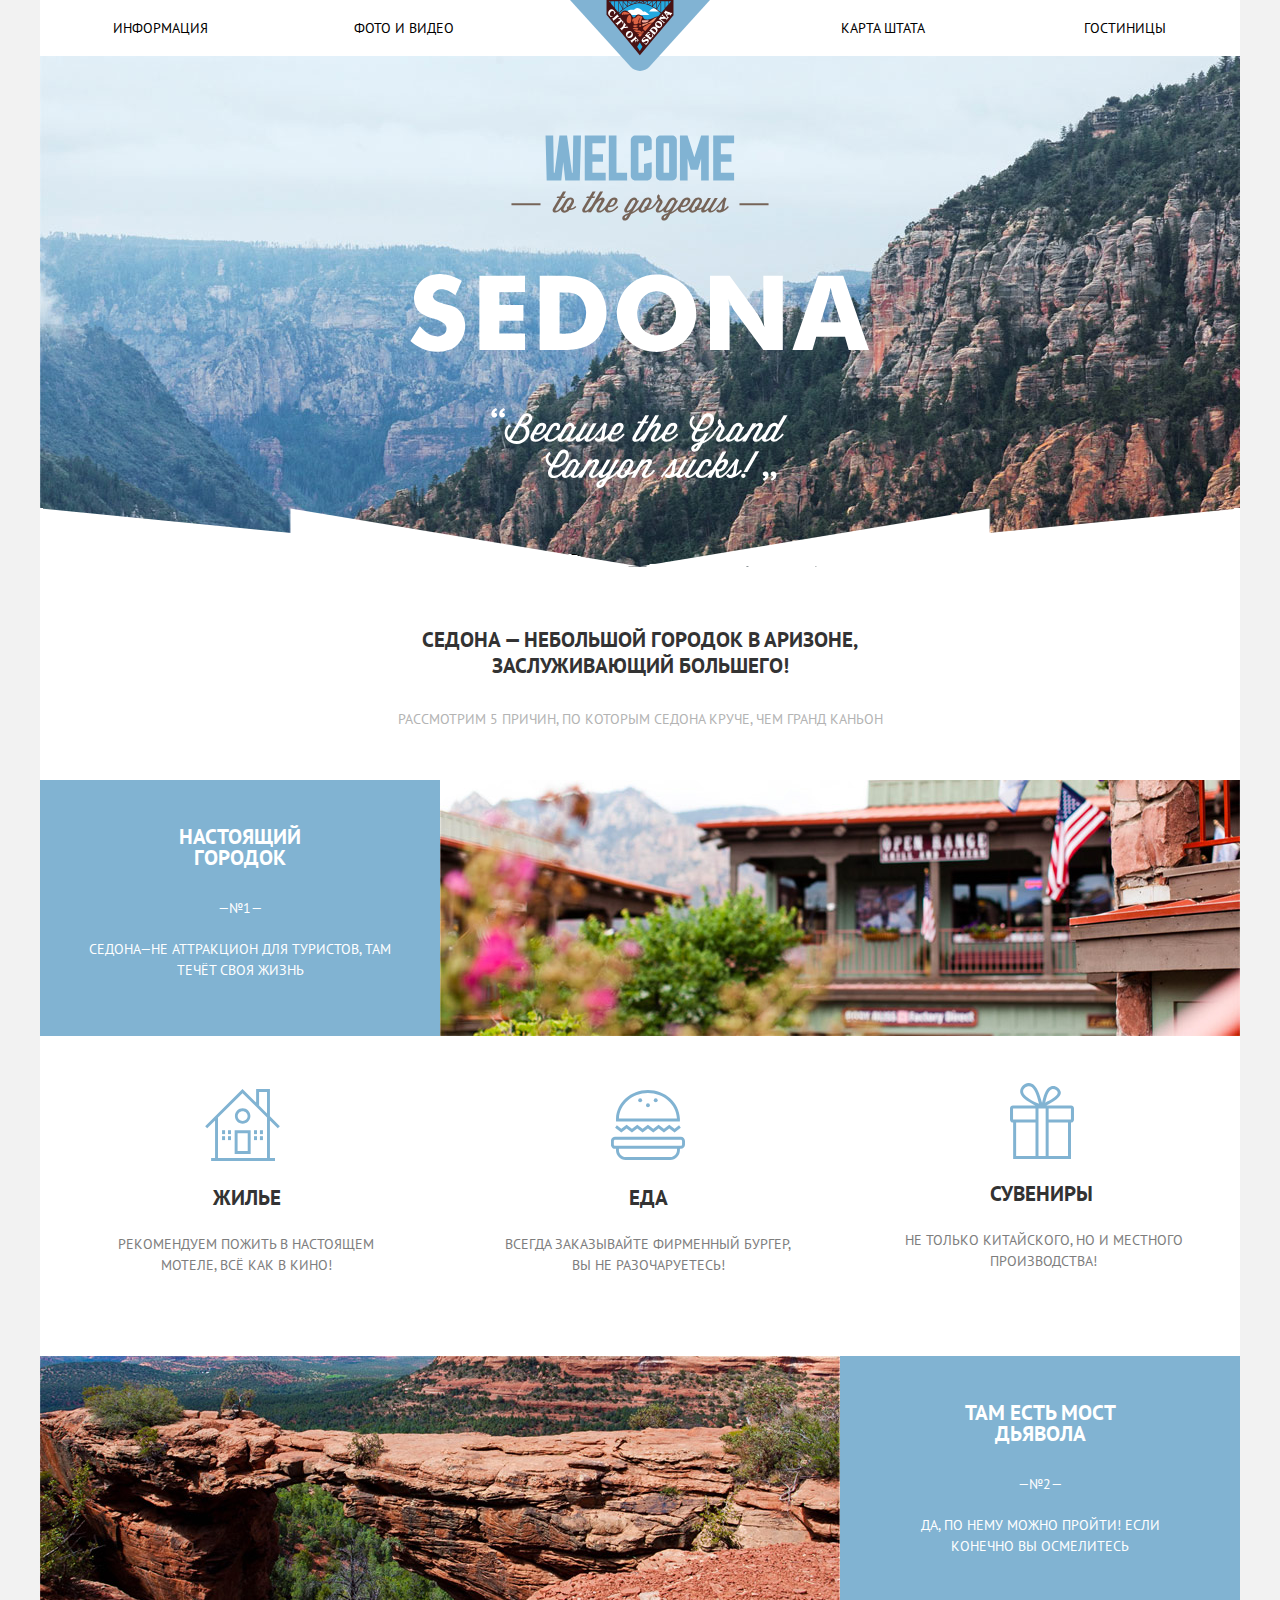
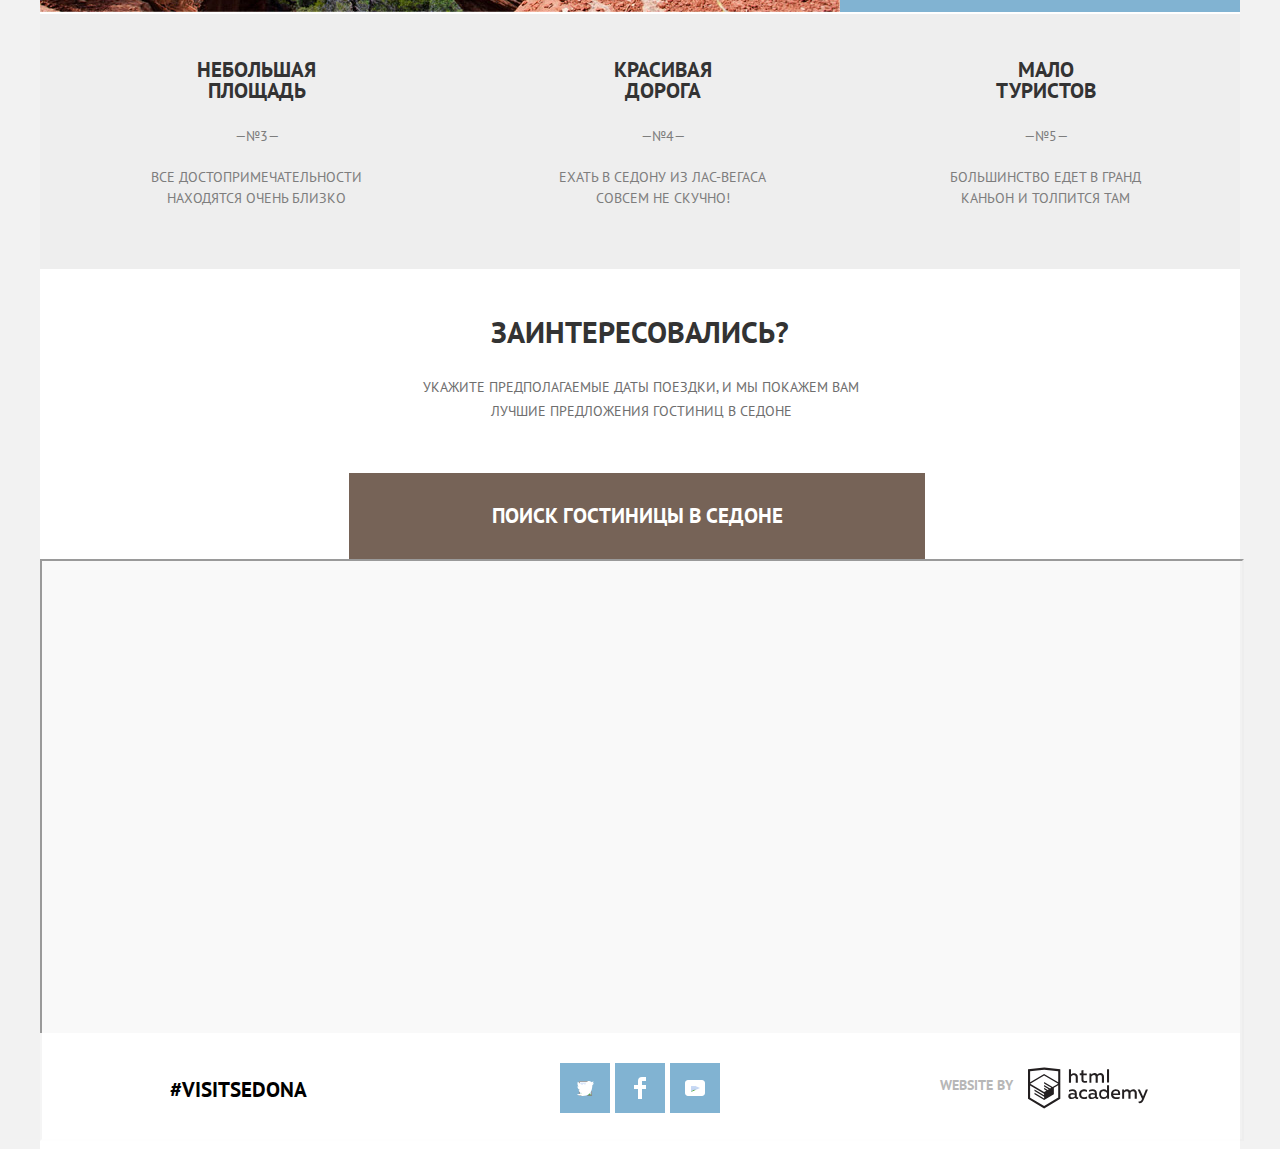
==== commit 29540ad2: "new предзащита" ====
--- a/index.html
+++ b/index.html
@@ -31,8 +31,8 @@
 
       <div class="banner" style="background-image:url('img/background-photo.jpg');background-repeat: no-repeat; width:1200px; height:511px">
         <h2 class="visually-hidden">Приглашение в город Седона</h2>
-          <img class="welcome" src="img/welcome.svg" alt="Добро пожаловать в Седону">
-        <img class="polygon" src="img/polygon.png"  alt="Декорация">     </div>
+          <img class="welcome" src="img/welcome.svg" width="459" height="353" alt="Добро пожаловать в Седону">
+        <img class="polygon" src="img/polygon.png"  width="1200" height="59" alt="Декорация">     </div>
 
         <div class="causes">
           <h2>Седона — небольшой городок в Аризоне, заслуживающий большего!</h2>
@@ -133,7 +133,7 @@
 
         <p>Укажите предполагаемые даты поездки, и мы покажем вам лучшие предложения гостиниц в Седоне</p>
 <button class="search-form" type="button">Поиск гостиницы в Седоне</button>
-        <section class="modal modal-form">
+        <section class="modal modal-form"><h3 class="visually-hidden"> Форма поиска </h3>
         <form class="hotelsearch-form" action="https://echo.htmlacademy.ru" method="post">
           <div class="form-item">
           <div class="form-item-text">Дата заезда:</div>
@@ -158,8 +158,8 @@
               	<rect x="9.188" y="8.225" width="2.625" height="2.066"/>
               	<rect x="13.781" y="15.112" width="2.625" height="2.066"/>
               	<rect x="13.781" y="11.668" width="2.625" height="2.067"/>
-              	<rect x="13.781" y="8.225" width="2.625" height="2.066"/
-                >
+              	<rect x="13.781" y="8.225" width="2.625" height="2.066"/>
+
               </g>
             </svg></span></label></div>
             <div class="form-item">
@@ -167,9 +167,9 @@
             <label for="search-date-off" class="form-item-label">
               <input type="text" placeholder="4 июля 2017" class="form-item-input" id="search-date-off">
               <span class="form-item-ico">
-                <svg version="1.1" id="Layer_1" xmlns="http://www.w3.org/2000/svg" xmlns:xlink="http://www.w3.org/1999/xlink" x="0px" y="0px"
+                <svg version="1.1" id="Layer_1_1" xmlns="http://www.w3.org/2000/svg" xmlns:xlink="http://www.w3.org/1999/xlink" x="0px" y="0px"
                 	 width="21px" height="22px" viewBox="0 0 21 22" enable-background="new 0 0 21 22" xml:space="preserve">
-                <g id="calendar_1_">
+                <g id="calendar_1_1">
                 	<path  d="M19.251,2.025h-2.845V0.648c0-0.381-0.294-0.689-0.656-0.689c-0.363,0-0.656,0.308-0.656,0.689v1.377h-3.938V0.648
                 		c0-0.381-0.294-0.689-0.655-0.689c-0.363,0-0.657,0.308-0.657,0.689v1.377H5.906V0.648c0-0.381-0.294-0.689-0.656-0.689
                 		c-0.363,0-0.657,0.308-0.657,0.689v1.377H1.75C0.784,2.025,0,2.847,0,3.862v16.302C0,21.179,0.784,22,1.75,22h17.501
@@ -223,7 +223,7 @@
    <p class="instagram"><a href="insta.html">#visitsedona</a></p></div>
     <div class="footer-social">
         <ul>
-            <li><a class="social-button" href="#"> <svg version="1.1" id="Layer_1" xmlns="http://www.w3.org/2000/svg" xmlns:xlink="http://www.w3.org/1999/xlink" x="0px" y="0px"
+            <li><a class="social-button" href="#"> <svg version="1.1" id="Layer_1_4" xmlns="http://www.w3.org/2000/svg" xmlns:xlink="http://www.w3.org/1999/xlink" x="0px" y="0px"
             	 width="17px" height="15px" viewBox="0 0 17 15" enable-background="new 0 0 17 15" xml:space="preserve">
             <image overflow="visible" width="17" height="15" xlink:href="t.png" >
             </image>
@@ -242,9 +242,9 @@
  <h3 class="visually-hidden">Twitter</h3>
             </a></li>
             <li><a class="social-button" href="#"><svg xmlns="http://www.w3.org/2000/svg" width="12" height="22" viewBox="0 0 12 22"><path fill="#FFF" d="M12 4V0H8a4 4 0 0 0-4 4v4H0v4h4v10h4V12h4V8H8V4h4z"/></svg><h3 class="visually-hidden">Facebook</h3></a></li>
-            <li><a class="social-button" href="#"><svg version="1.1" id="Layer_1" xmlns="http://www.w3.org/2000/svg" xmlns:xlink="http://www.w3.org/1999/xlink" x="0px" y="0px"
+            <li><a class="social-button" href="#"><svg version="1.1" id="Layer_1_3" xmlns="http://www.w3.org/2000/svg" xmlns:xlink="http://www.w3.org/1999/xlink" x="0px" y="0px"
             	 width="20px" height="16px" viewBox="0 0 20 16" enable-background="new 0 0 20 16" xml:space="preserve">
-            <image overflow="visible" enable-background="new    " width="20" height="16" xlink:href="youtube.png" >
+            <image overflow="visible"  width="20" height="16" xlink:href="youtube.png" >
             </image>
             <path fill="#FFFFFF" d="M17,0H3C1.35,0,0,1.35,0,3v10c0,1.65,1.35,3,3,3h14c1.65,0,3-1.35,3-3V3C20,1.35,18.65,0,17,0z
             	 M6.027,11.998V4.002L15.014,8L6.027,11.998z"/>
@@ -254,10 +254,10 @@
 <div class="copyright">
 
     <b> Website by</b>
-              <a class="logo-academy" href="https://htmlacademy.ru/intensive/htmlcss"><svg id="Layer_1" data-name="Layer 1" xmlns="http://www.w3.org/2000/svg" width="120px" height="50px" viewBox="0 0 108.08 36.85"><title>logo-htmlacademy-small1</title><path d="M44.61,26.88a2,2,0,0,0,.55-0.1v1.33a3.25,3.25,0,0,1-1.18.21,1.67,1.67,0,0,1-1.67-1,4.84,4.84,0,0,1-3.14,1.08c-1.51,0-2.91-.83-2.91-2.55,0-2.13,2-2.79,3.71-2.79a11.08,11.08,0,0,1,2.17.25v-0.3c0-1-.76-1.77-2.19-1.77a7.42,7.42,0,0,0-3,.64v-1.7a10.21,10.21,0,0,1,3.19-.55c2.36,0,3.81,1.12,3.81,3.65v3a0.54,0.54,0,0,0,.49.59h0.17Zm-6.44-1.13A1.35,1.35,0,0,0,39.63,27h0.11a3.39,3.39,0,0,0,2.41-1V24.58a9.72,9.72,0,0,0-1.81-.21c-1,0-2.16.33-2.16,1.38h0Zm12.36-6.11a5,5,0,0,1,2.57.64V22a4.08,4.08,0,0,0-2.3-.7,2.75,2.75,0,1,0,0,5.49,5,5,0,0,0,2.43-.64v1.71a6.27,6.27,0,0,1-2.76.57A4.21,4.21,0,0,1,46,24.51q0-.21,0-0.41a4.32,4.32,0,0,1,4.18-4.46h0.38Zm12.17,7.24a2,2,0,0,0,.55-0.1v1.33a3.25,3.25,0,0,1-1.18.21,1.67,1.67,0,0,1-1.67-1,4.84,4.84,0,0,1-3.14,1.08c-1.51,0-2.91-.83-2.91-2.55,0-2.13,2-2.79,3.71-2.79a11.08,11.08,0,0,1,2.17.25v-0.3c0-1-.76-1.77-2.19-1.77a7.42,7.42,0,0,0-3,.64v-1.7a10.21,10.21,0,0,1,3.19-.55c2.36,0,3.81,1.12,3.81,3.65v3a0.54,0.54,0,0,0,.49.59h0.17Zm-6.44-1.13A1.35,1.35,0,0,0,57.73,27h0.11a3.39,3.39,0,0,0,2.41-1V24.58a9.72,9.72,0,0,0-1.81-.21c-1.06,0-2.16.33-2.16,1.38h0ZM73,16V28.2H71.35V26.88a3.88,3.88,0,0,1-3.19,1.54,4.4,4.4,0,0,1,0-8.78,3.81,3.81,0,0,1,3,1.3V16H73Zm-4.53,5.22a2.76,2.76,0,1,0,0,5.52A2.86,2.86,0,0,0,71.15,25V23A2.91,2.91,0,0,0,68.49,21.27ZM79,19.64c3.31,0,4.46,2.68,3.92,5.09H76.7c0.21,1.5,1.67,2.11,3.19,2.11a6.11,6.11,0,0,0,2.64-.59v1.6a7.14,7.14,0,0,1-3,.57C77,28.42,74.78,27,74.78,24a4.18,4.18,0,0,1,4-4.39H79Zm0.09,1.54a2.28,2.28,0,0,0-2.44,2.1v0.06H81.3A2,2,0,0,0,79.13,21.18Zm5.73,7V19.87h1.65v1a3.81,3.81,0,0,1,2.78-1.27A2.86,2.86,0,0,1,91.89,21a4.12,4.12,0,0,1,2.91-1.33A3.06,3.06,0,0,1,98,23V28.2h-1.9V23.05a1.59,1.59,0,0,0-1.42-1.75H94.42a2.8,2.8,0,0,0-2.07,1.12V28.2h-1.9V23.05A1.59,1.59,0,0,0,89,21.31H88.8a3,3,0,0,0-2.21,1.29v5.63H84.86Zm21.31-8.33h1.9l-3.91,9.46c-0.9,2.17-2.09,2.86-3.35,2.86a4.76,4.76,0,0,1-1.1-.14V30.46a2.86,2.86,0,0,0,.85.12c0.9,0,1.58-.64,2.07-1.9l0.17-.42-4-8.4h2l2.86,6.29ZM38.73,1.46V6.22a3.81,3.81,0,0,1,2.7-1.14,3.25,3.25,0,0,1,3.44,3.4v5.15H43V8.72a1.81,1.81,0,0,0-1.61-2h-0.3a2.93,2.93,0,0,0-2.32,1.39v5.52h-1.9V1.46h1.9ZM49.94,2.31v3h3V6.91h-3v3.81c0,1.1.5,1.46,1.58,1.46a4.49,4.49,0,0,0,1.69-.33v1.6A6.8,6.8,0,0,1,51,13.8a2.55,2.55,0,0,1-2.86-2.74V6.89H46.58V5.26h1.5V2.74Zm5.4,11.31V5.28H57v1A3.81,3.81,0,0,1,59.77,5a2.86,2.86,0,0,1,2.6,1.33A4.12,4.12,0,0,1,65.28,5,3.06,3.06,0,0,1,68.44,8.4v5.21h-1.9V8.46a1.59,1.59,0,0,0-1.42-1.75H64.89a2.8,2.8,0,0,0-2.07,1.12v5.78h-1.9V8.46A1.59,1.59,0,0,0,59.5,6.71H59.27A3,3,0,0,0,57.06,8v5.63H55.34ZM71.17,1.45H73V13.6H71.17V1.45ZM14.71,0H14.55L0,1.54V28.21l14.55,8.66,14.55-8.66V1.54Zm12.5,27.1L14.55,34.64,1.9,27.12V16.18l12.59,7.5V25L5.86,19.9v1.31l8.68,5.21v1.39L5.87,22.65V24l8.68,5.21,8.75-5.24V18.31L27.2,16V27.12Zm0-12.53-3.48,2-1.6,1L14.51,13v1.31L21,18.23H21l-0.14.09-1,.54-5.37-3.2V17l4.24,2.52-1,.67-3.2-1.9v1.31l2.1,1.24L14.5,22.1,2,14.65,14.51,7.11Zm0-1.32L14.49,5.76,1.91,13.25v-10L14.56,1.92,27.21,3.25v10h0Z" transform="translate(0 -0.02)" fill="#231f20"/> </svg> </a>
+              <a class="logo-academy" href="https://htmlacademy.ru/intensive/htmlcss"><svg id="Layer_1_2" data-name="Layer 1" xmlns="http://www.w3.org/2000/svg" width="120px" height="50px" viewBox="0 0 108.08 36.85"><title>logo-htmlacademy-small1</title><path d="M44.61,26.88a2,2,0,0,0,.55-0.1v1.33a3.25,3.25,0,0,1-1.18.21,1.67,1.67,0,0,1-1.67-1,4.84,4.84,0,0,1-3.14,1.08c-1.51,0-2.91-.83-2.91-2.55,0-2.13,2-2.79,3.71-2.79a11.08,11.08,0,0,1,2.17.25v-0.3c0-1-.76-1.77-2.19-1.77a7.42,7.42,0,0,0-3,.64v-1.7a10.21,10.21,0,0,1,3.19-.55c2.36,0,3.81,1.12,3.81,3.65v3a0.54,0.54,0,0,0,.49.59h0.17Zm-6.44-1.13A1.35,1.35,0,0,0,39.63,27h0.11a3.39,3.39,0,0,0,2.41-1V24.58a9.72,9.72,0,0,0-1.81-.21c-1,0-2.16.33-2.16,1.38h0Zm12.36-6.11a5,5,0,0,1,2.57.64V22a4.08,4.08,0,0,0-2.3-.7,2.75,2.75,0,1,0,0,5.49,5,5,0,0,0,2.43-.64v1.71a6.27,6.27,0,0,1-2.76.57A4.21,4.21,0,0,1,46,24.51q0-.21,0-0.41a4.32,4.32,0,0,1,4.18-4.46h0.38Zm12.17,7.24a2,2,0,0,0,.55-0.1v1.33a3.25,3.25,0,0,1-1.18.21,1.67,1.67,0,0,1-1.67-1,4.84,4.84,0,0,1-3.14,1.08c-1.51,0-2.91-.83-2.91-2.55,0-2.13,2-2.79,3.71-2.79a11.08,11.08,0,0,1,2.17.25v-0.3c0-1-.76-1.77-2.19-1.77a7.42,7.42,0,0,0-3,.64v-1.7a10.21,10.21,0,0,1,3.19-.55c2.36,0,3.81,1.12,3.81,3.65v3a0.54,0.54,0,0,0,.49.59h0.17Zm-6.44-1.13A1.35,1.35,0,0,0,57.73,27h0.11a3.39,3.39,0,0,0,2.41-1V24.58a9.72,9.72,0,0,0-1.81-.21c-1.06,0-2.16.33-2.16,1.38h0ZM73,16V28.2H71.35V26.88a3.88,3.88,0,0,1-3.19,1.54,4.4,4.4,0,0,1,0-8.78,3.81,3.81,0,0,1,3,1.3V16H73Zm-4.53,5.22a2.76,2.76,0,1,0,0,5.52A2.86,2.86,0,0,0,71.15,25V23A2.91,2.91,0,0,0,68.49,21.27ZM79,19.64c3.31,0,4.46,2.68,3.92,5.09H76.7c0.21,1.5,1.67,2.11,3.19,2.11a6.11,6.11,0,0,0,2.64-.59v1.6a7.14,7.14,0,0,1-3,.57C77,28.42,74.78,27,74.78,24a4.18,4.18,0,0,1,4-4.39H79Zm0.09,1.54a2.28,2.28,0,0,0-2.44,2.1v0.06H81.3A2,2,0,0,0,79.13,21.18Zm5.73,7V19.87h1.65v1a3.81,3.81,0,0,1,2.78-1.27A2.86,2.86,0,0,1,91.89,21a4.12,4.12,0,0,1,2.91-1.33A3.06,3.06,0,0,1,98,23V28.2h-1.9V23.05a1.59,1.59,0,0,0-1.42-1.75H94.42a2.8,2.8,0,0,0-2.07,1.12V28.2h-1.9V23.05A1.59,1.59,0,0,0,89,21.31H88.8a3,3,0,0,0-2.21,1.29v5.63H84.86Zm21.31-8.33h1.9l-3.91,9.46c-0.9,2.17-2.09,2.86-3.35,2.86a4.76,4.76,0,0,1-1.1-.14V30.46a2.86,2.86,0,0,0,.85.12c0.9,0,1.58-.64,2.07-1.9l0.17-.42-4-8.4h2l2.86,6.29ZM38.73,1.46V6.22a3.81,3.81,0,0,1,2.7-1.14,3.25,3.25,0,0,1,3.44,3.4v5.15H43V8.72a1.81,1.81,0,0,0-1.61-2h-0.3a2.93,2.93,0,0,0-2.32,1.39v5.52h-1.9V1.46h1.9ZM49.94,2.31v3h3V6.91h-3v3.81c0,1.1.5,1.46,1.58,1.46a4.49,4.49,0,0,0,1.69-.33v1.6A6.8,6.8,0,0,1,51,13.8a2.55,2.55,0,0,1-2.86-2.74V6.89H46.58V5.26h1.5V2.74Zm5.4,11.31V5.28H57v1A3.81,3.81,0,0,1,59.77,5a2.86,2.86,0,0,1,2.6,1.33A4.12,4.12,0,0,1,65.28,5,3.06,3.06,0,0,1,68.44,8.4v5.21h-1.9V8.46a1.59,1.59,0,0,0-1.42-1.75H64.89a2.8,2.8,0,0,0-2.07,1.12v5.78h-1.9V8.46A1.59,1.59,0,0,0,59.5,6.71H59.27A3,3,0,0,0,57.06,8v5.63H55.34ZM71.17,1.45H73V13.6H71.17V1.45ZM14.71,0H14.55L0,1.54V28.21l14.55,8.66,14.55-8.66V1.54Zm12.5,27.1L14.55,34.64,1.9,27.12V16.18l12.59,7.5V25L5.86,19.9v1.31l8.68,5.21v1.39L5.87,22.65V24l8.68,5.21,8.75-5.24V18.31L27.2,16V27.12Zm0-12.53-3.48,2-1.6,1L14.51,13v1.31L21,18.23H21l-0.14.09-1,.54-5.37-3.2V17l4.24,2.52-1,.67-3.2-1.9v1.31l2.1,1.24L14.5,22.1,2,14.65,14.51,7.11Zm0-1.32L14.49,5.76,1.91,13.25v-10L14.56,1.92,27.21,3.25v10h0Z" transform="translate(0 -0.02)" fill="#231f20"/> </svg> </a>
     </div></div>
     <section class="map"><h2 class="visually-hidden">Как добраться?</h2>
-    <iframe src="https://yandex.ua/map-widget/v1/?um=constructor%3A66efa8d8ef89bc972d2748a4832a728ec2f85310236ffca3b2953104466e3dbe&amp;source=constructor" width="1200" height="578" frameborder="0"></iframe>
+    <iframe src="https://yandex.ua/map-widget/v1/?um=constructor%3A66efa8d8ef89bc972d2748a4832a728ec2f85310236ffca3b2953104466e3dbe&amp;source=constructor" width="1200" height="578"></iframe>
     </section>
 </footer>
 <script>
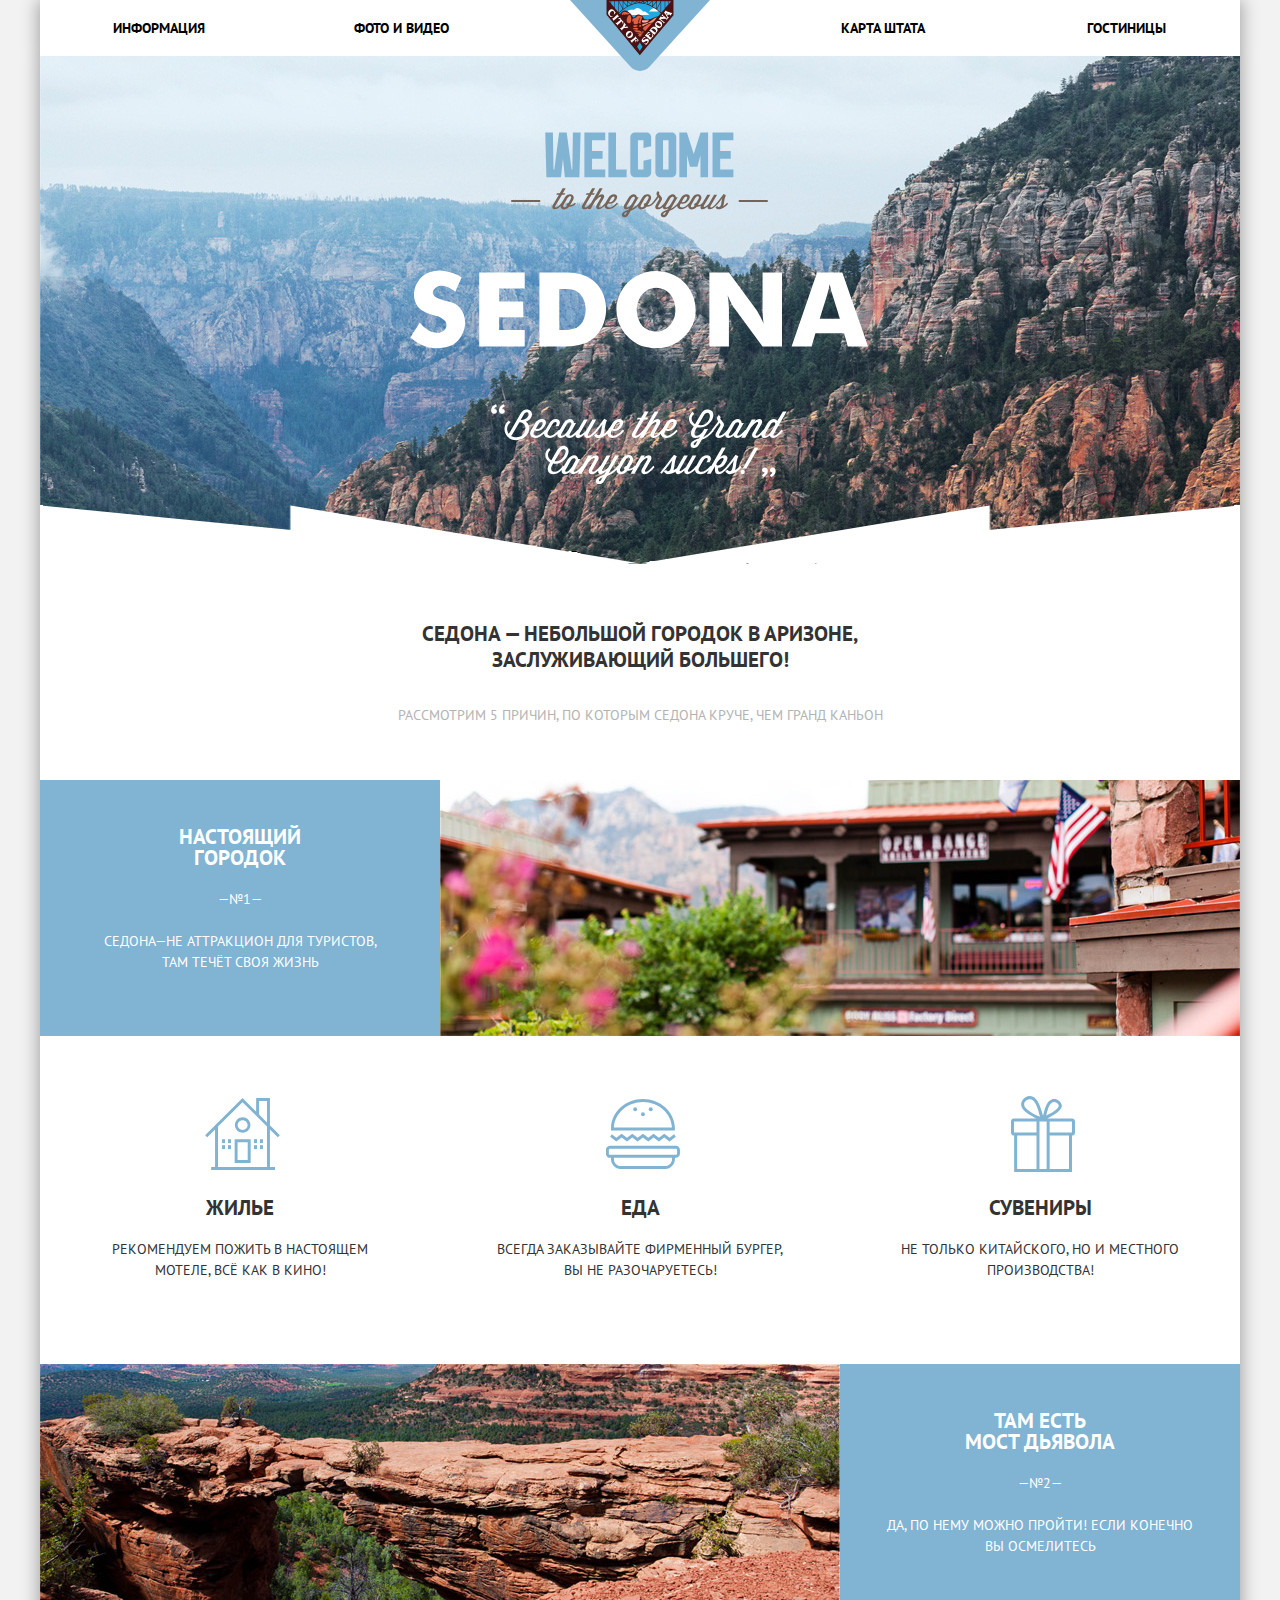
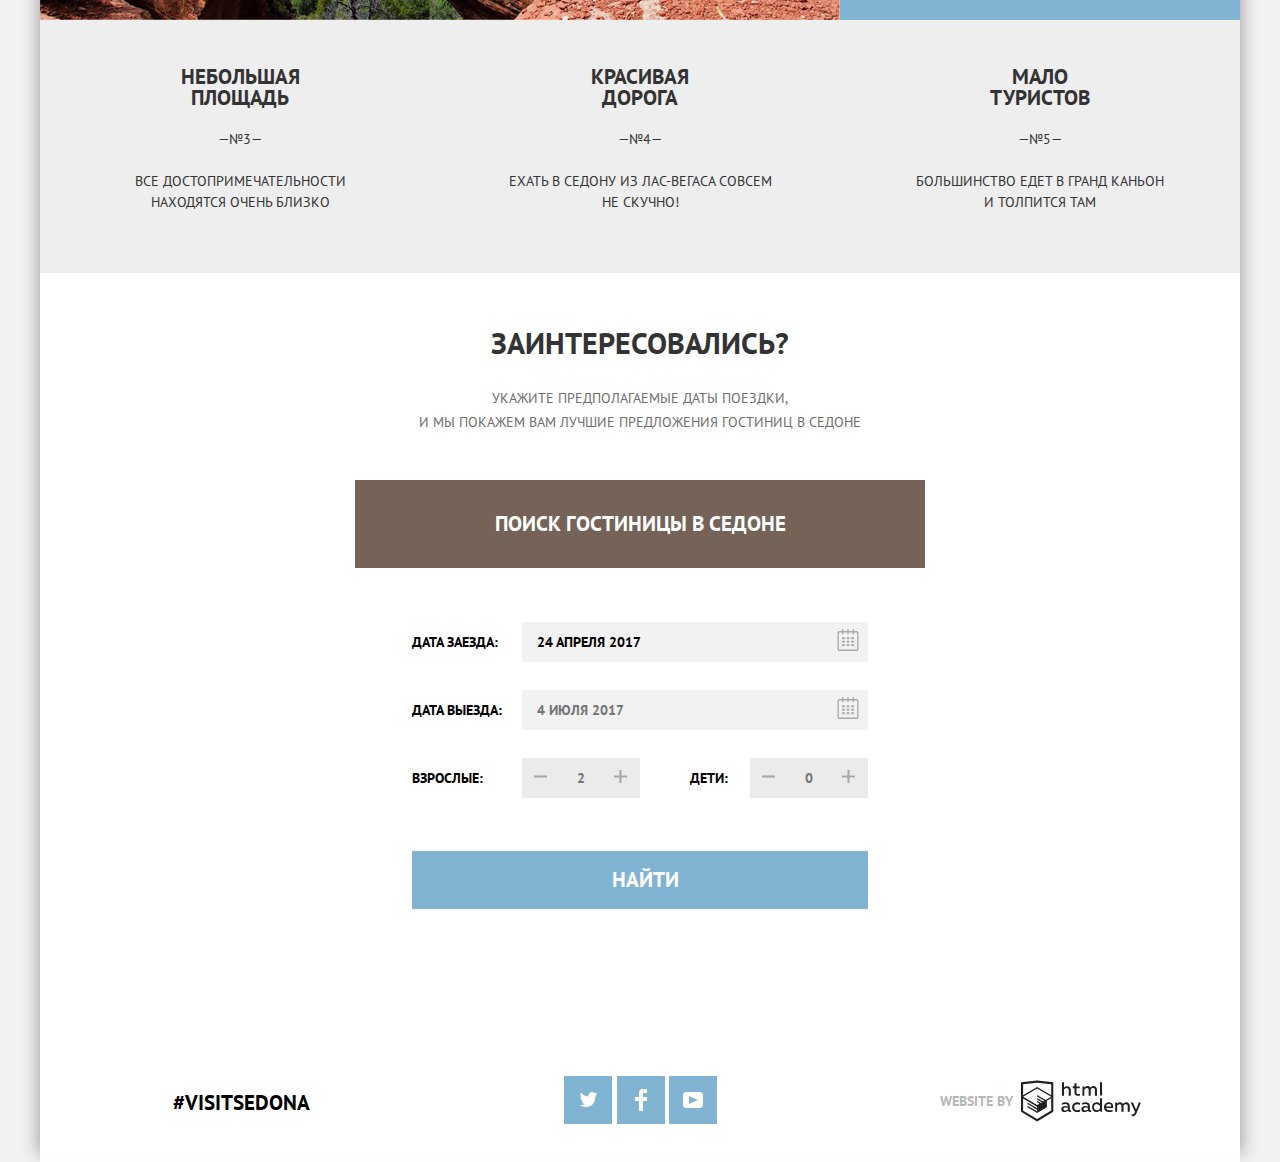
==== commit 3bdc4794: "Защита" ====
--- a/index.html
+++ b/index.html
@@ -5,8 +5,8 @@
     <title>Sedona</title>
 <link href="https://fonts.googleapis.com/css?family=PT+Sans:400,700&amp;subset=cyrillic" rel="stylesheet">
 <link href="css/normalize.css" rel="stylesheet">
- <link href="css/style.css" rel="stylesheet">
-</head>
+ <link href="css/style.min.css" rel="stylesheet">
+ </head>
 <body>
 <header class="header">
     <nav class="navigation">
@@ -29,194 +29,188 @@
 <main class="container">
 
 
-      <div class="banner" style="background-image:url('img/background-photo.jpg');background-repeat: no-repeat; width:1200px; height:511px">
+      <section class="banner" style="background-image:url('img/background-photo-1.jpg');background-repeat: no-repeat; width:1200px; height:508px">
         <h2 class="visually-hidden">Приглашение в город Седона</h2>
           <img class="welcome" src="img/welcome.svg" width="459" height="353" alt="Добро пожаловать в Седону">
-        <img class="polygon" src="img/polygon.png"  width="1200" height="59" alt="Декорация">     </div>
-
-        <div class="causes">
+        <img class="polygon" src="img/polygon.png"  width="1200" height="59" alt="Декорация">     </section>
+
+        <section class="causes">
+        <div class="causes-wrapper">
+
           <h2>Седона — небольшой городок в Аризоне, заслуживающий большего!</h2>
-        <p>Рассмотрим 5 причин, по которым Седона круче, чем Гранд Каньон</p></div>
-    <section class="advantages">
-
-        <div class="advantages-point">
-      <div class="advantages-wrapper-1">
-
-       <div class="advantages-title">
-
-          <h3>Настоящий городок</h3></div>
-    <div class="advantages-text">
-
-       <p>&#8212;№1&#8212;</p>
-        <p>Седона&#8212;не аттракцион для туристов, там течёт своя жизнь
-       </p></div></div>
-      <div class="advantages-sedona-img">
-
-       <img src="img/town.jpg" width="800" height="256" alt="Фотография Седоны"></div></div>
-
-        <div class="advantages-wrapper">
-
+        <p>Рассмотрим 5 причин, по которым Седона круче, чем Гранд Каньон</p></div></section>
+        <section class="advantages">
           <div class="advantages-point">
-<div class="advantages-house"></div>
-          <div class="advantages-title">
-
-           <h3>Жилье</h3></div>
-
-          <div class="advantages-text">
-
-          <p class="house">  Рекомендуем пожить в настоящем мотеле, всё как в кино!</p></div></div>
-
-          <div class="advantages-point">
-            <div class="advantages-img-2"></div>
-          <div class="advantages-title">
-           <h3>Еда</h3></div>
-                       <div class="advantages-text">
-
-            <p class="food">Всегда заказывайте фирменный бургер, вы не разочаруетесь!</p></div></div>
-
-              <div class="advantages-point">
-                <div class="advantages-img-3"></div>
-              <div class="advantages-title">
-               <h3>Сувениры</h3></div>
-               <div class="advantages-text">
-<p class="gift">Не только китайского, но и местного производства!</p>
-                </div></div></div>
-
-
-
-               <div class="advantages-point">
-
-                 <div class="advantages-sedona-img"><img src="img/devil-bridge.jpg" width="800" height="256"  alt="Мост дьявола"></div>
-              <div class="advantages-wrapper-1">   <div class="advantages-title">
-
-                    <h3>Там есть мост дьявола</h3></div>
-                <div class="advantages-text">
-                  <p>&#8212;№2&#8212;</p>
-  <p>Да, по нему можно пройти! Если конечно вы осмелитесь</p>
-</div></div></div>
-<div class="advantages-wrapper-2">
-                  <div class="advantages-point">
-                  <div class="advantages-title">
-
-                   <h3>Небольшая площадь</h3></div>
-                   <div class="advantages-img"></div>
-                  <div class="advantages-text">
-                    <p>&#8212;№3&#8212;</p>
-                    <p class="area">Все достопримечательности находятся очень близко</p>
-                    </div></div>
-
-                    <div class="advantages-point">
-                    <div class="advantages-title">
-
-                     <h3>Красивая дорога</h3></div>
-                     <div class="advantages-img"></div>
-                    <div class="advantages-text">
-                      <p>&#8212;№4&#8212;</p>
-                      <p class="road">Ехать в Седону из Лас-Вегаса совсем не скучно!</p>
-                      </div></div>
-                      <div class="advantages-point">
-                      <div class="advantages-title">
-
-                       <h3>Мало туристов</h3></div>
-                       <div class="advantages-img"></div>
-                      <div class="advantages-text">
-                        <p>&#8212;№5&#8212;</p>
-                        <p class="no-crowd">Большинство едет в Гранд каньон и толпится там</p>
-                        </div></div></div>
-
-
-
-          </section>
+        <div class="advantages-wrapper-blue">
+          <div class="advantages-container">
+          <h3>Настоящий городок</h3>
+                  <p>&#8212;№1&#8212;</p>
+                   <p>Седона&#8212;не аттракцион для туристов, там&nbsp;течёт своя жизнь
+          </p>
+          </div></div>
+
+
+        <div class="advantages-sedona-img"> <img src="img/town.jpg" width="800" height="260" alt="Фотография Седоны"></div>
+
+          </div>
+          <div class="advantages-point ">
+            <div class="advantages-wrapper">
+              <div class="advantages-container advantages-list">
+
+        <h3 class="house">Жилье</h3>
+                  <p class>  Рекомендуем пожить в настоящем мотеле, всё как в кино!</p></div></div>
+
+
+            <div class="advantages-wrapper">
+              <div class="advantages-container advantages-list ">
+                                <h3 class="food">Еда</h3>
+                <p>Всегда заказывайте фирменный&nbsp;бургер, вы не разочаруетесь!</p>
+              </div></div>
+
+            <div class="advantages-wrapper">
+              <div class="advantages-container advantages-list">
+
+        <h3 class="gift">Сувениры</h3>
+                <p>Не только китайского, но и&nbsp;местного производства!</p>
+              </div>
+            </div>
+          </div>
+            <div class="advantages-point">
+        <div class="advantages-sedona-img"><img  src="img/devil-bridge.jpg" width="800" height="256"  alt="Мост дьявола"></div>
+            <div class="advantages-wrapper-blue">
+              <div class="advantages-container">
+        <h3>Там есть<br>мост дьявола</h3>
+        <p>&#8212;№2&#8212;</p>
+        <p>Да, по нему можно пройти! Если конечно вы осмелитесь</p>
+              </div>
+            </div></div>
+            <div class="advantages-point">
+            <div class="advantages-wrapper">
+              <div class="advantages-container">
+        <h3>Небольшая площадь</h3>
+        <p>&#8212;№3&#8212;</p>
+        <p class="area">Все достопримечательности находятся&nbsp;очень близко</p>
+        </div></div>
+
+
+            <div class="advantages-wrapper">
+              <div class="advantages-container">
+        <h3>Красивая дорога</h3>
+        <p>&#8212;№4&#8212;</p>
+                <p class="road">Ехать в Седону из Лас-Вегаса совсем не&nbsp;скучно!</p>
+              </div>
+            </div>
+
+              <div class="advantages-wrapper">
+                <div class="advantages-container">
+            <h3>Мало туристов</h3>
+              <p>&#8212;№5&#8212;</p>
+              <p class="no-crowd">Большинство едет в Гранд каньон и&nbsp;толпится там</p>
+                </div>
+              </div>
+            </div>
+        </section>
 
     <section class="hotel-search">
-        <h2>Заинтересовались?</h2>
-
-        <p>Укажите предполагаемые даты поездки, и мы покажем вам лучшие предложения гостиниц в Седоне</p>
+    <div class="hotel-search-wrapper">
+       <h2>Заинтересовались?</h2>
+
+        <p>Укажите предполагаемые даты поездки,<br> и мы покажем вам лучшие предложения гостиниц в Седоне</p>
 <button class="search-form" type="button">Поиск гостиницы в Седоне</button>
-        <section class="modal modal-form"><h3 class="visually-hidden"> Форма поиска </h3>
-        <form class="hotelsearch-form" action="https://echo.htmlacademy.ru" method="post">
-          <div class="form-item">
-          <div class="form-item-text">Дата заезда:</div>
-          <label for="search-date-on" class="form-item-label">
-            <input type="text" value="24 апреля 2017" class="form-item-input" id="search-date-on">
-            <span class="form-item-ico">
-              <svg version="1.1" id="Layer_1" xmlns="http://www.w3.org/2000/svg" xmlns:xlink="http://www.w3.org/1999/xlink" x="0px" y="0px"
-              	 width="21px" height="22px" viewBox="0 0 21 22" enable-background="new 0 0 21 22" xml:space="preserve">
-              <g id="calendar_1_">
-              	<path  d="M19.251,2.025h-2.845V0.648c0-0.381-0.294-0.689-0.656-0.689c-0.363,0-0.656,0.308-0.656,0.689v1.377h-3.938V0.648
-              		c0-0.381-0.294-0.689-0.655-0.689c-0.363,0-0.657,0.308-0.657,0.689v1.377H5.906V0.648c0-0.381-0.294-0.689-0.656-0.689
-              		c-0.363,0-0.657,0.308-0.657,0.689v1.377H1.75C0.784,2.025,0,2.847,0,3.862v16.302C0,21.179,0.784,22,1.75,22h17.501
-              		C20.217,22,21,21.179,21,20.164V3.862C21,2.847,20.217,2.025,19.251,2.025z M19.688,20.164c0,0.253-0.195,0.459-0.437,0.459H1.75
-              		c-0.241,0-0.438-0.206-0.438-0.459V3.862c0-0.253,0.196-0.459,0.438-0.459h2.844v1.378c0,0.381,0.294,0.689,0.657,0.689
-              		c0.362,0,0.656-0.308,0.656-0.689V3.403h3.938v1.378c0,0.381,0.294,0.689,0.657,0.689c0.361,0,0.655-0.308,0.655-0.689V3.403h3.938
-              		v1.378c0,0.381,0.293,0.689,0.656,0.689c0.362,0,0.656-0.308,0.656-0.689V3.403h2.845c0.241,0,0.437,0.206,0.437,0.459V20.164z"/>
-              	<rect x="4.594" y="8.225" width="2.625" height="2.066"/>
-              	<rect x="4.594" y="11.668" width="2.625" height="2.067"/>
-              	<rect x="4.594" y="15.112" width="2.625" height="2.066"/>
-              	<rect x="9.188" y="15.112" width="2.625" height="2.066"/>
-              	<rect x="9.188" y="11.668" width="2.625" height="2.067"/>
-              	<rect x="9.188" y="8.225" width="2.625" height="2.066"/>
-              	<rect x="13.781" y="15.112" width="2.625" height="2.066"/>
-              	<rect x="13.781" y="11.668" width="2.625" height="2.067"/>
-              	<rect x="13.781" y="8.225" width="2.625" height="2.066"/>
-
-              </g>
-            </svg></span></label></div>
-            <div class="form-item">
-            <div class="form-item-text">Дата выезда:</div>
-            <label for="search-date-off" class="form-item-label">
-              <input type="text" placeholder="4 июля 2017" class="form-item-input" id="search-date-off">
-              <span class="form-item-ico">
-                <svg version="1.1" id="Layer_1_1" xmlns="http://www.w3.org/2000/svg" xmlns:xlink="http://www.w3.org/1999/xlink" x="0px" y="0px"
-                	 width="21px" height="22px" viewBox="0 0 21 22" enable-background="new 0 0 21 22" xml:space="preserve">
-                <g id="calendar_1_1">
-                	<path  d="M19.251,2.025h-2.845V0.648c0-0.381-0.294-0.689-0.656-0.689c-0.363,0-0.656,0.308-0.656,0.689v1.377h-3.938V0.648
-                		c0-0.381-0.294-0.689-0.655-0.689c-0.363,0-0.657,0.308-0.657,0.689v1.377H5.906V0.648c0-0.381-0.294-0.689-0.656-0.689
-                		c-0.363,0-0.657,0.308-0.657,0.689v1.377H1.75C0.784,2.025,0,2.847,0,3.862v16.302C0,21.179,0.784,22,1.75,22h17.501
-                		C20.217,22,21,21.179,21,20.164V3.862C21,2.847,20.217,2.025,19.251,2.025z M19.688,20.164c0,0.253-0.195,0.459-0.437,0.459H1.75
-                		c-0.241,0-0.438-0.206-0.438-0.459V3.862c0-0.253,0.196-0.459,0.438-0.459h2.844v1.378c0,0.381,0.294,0.689,0.657,0.689
-                		c0.362,0,0.656-0.308,0.656-0.689V3.403h3.938v1.378c0,0.381,0.294,0.689,0.657,0.689c0.361,0,0.655-0.308,0.655-0.689V3.403h3.938
-                		v1.378c0,0.381,0.293,0.689,0.656,0.689c0.362,0,0.656-0.308,0.656-0.689V3.403h2.845c0.241,0,0.437,0.206,0.437,0.459V20.164z"/>
-                	<rect x="4.594" y="8.225" width="2.625" height="2.066"/>
-                	<rect x="4.594" y="11.668" width="2.625" height="2.067"/>
-                	<rect x="4.594" y="15.112" width="2.625" height="2.066"/>
-                	<rect x="9.188" y="15.112" width="2.625" height="2.066"/>
-                	<rect x="9.188" y="11.668" width="2.625" height="2.067"/>
-                	<rect x="9.188" y="8.225" width="2.625" height="2.066"/>
-                	<rect x="13.781" y="15.112" width="2.625" height="2.066"/>
-                	<rect x="13.781" y="11.668" width="2.625" height="2.067"/>
-                	<rect x="13.781" y="8.225" width="2.625" height="2.066"/>
-                </g>
-              </svg></span></label></div>
-
-              <div class="people-wrapper">
-
-                 <div class="form-people">
-                    <div class="form-people-text">Взрослые:</div>
-                    <label for="adults" class="form-people-label">
-                    <span class="symbol"> <svg xmlns="http://www.w3.org/2000/svg" width="18" height="18" viewBox="0 0 24 24"><path d="M0 10h24v4h-24z"/></svg> </span>
-                      <input type="text" placeholder="2" class="form-people-input" id="adults">
-
-                      <span class="symbol">  <svg xmlns="http://www.w3.org/2000/svg" width="18" height="18" viewBox="0 0 24 24"><path d="M24 10h-10v-10h-4v10h-10v4h10v10h4v-10h10z"/></svg></span>
-                    </label></div>
-                    <div class="form-people">
-                      <div class="form-people-text">Дети:</div>
-                      <label for="children" class="form-people-label">
-                        <span class="symbol"><svg xmlns="http://www.w3.org/2000/svg" width="18" height="18" viewBox="0 0 24 24"><path d="M0 10h24v4h-24z"/></svg></span>
-                        <input type="text" placeholder="0" class="form-people-input" id="children">
-                      <span class="symbol">  <svg xmlns="http://www.w3.org/2000/svg" width="18" height="18" viewBox="0 0 24 24"><path d="M24 10h-10v-10h-4v10h-10v4h10v10h4v-10h10z"/></svg></span>
-                      </label></div> </div>
-
-
-          <button class="button" type="submit">Найти</button>
-        </form></section></section>
+<section class="modal modal-form"><h3 class="visually-hidden"> Форма поиска </h3>
+<form class="hotelsearch-form" action="https://echo.htmlacademy.ru" method="post">
+  <div class="form-item">
+  <div class="form-item-text">Дата заезда:</div>
+  <label for="search-date-on" class="form-item-label">
+    <input type="text" value="24 апреля 2017" class="form-item-input" id="search-date-on">
+    <span class="form-item-ico">
+      <svg version="1.1" id="Layer_1" xmlns="http://www.w3.org/2000/svg" xmlns:xlink="http://www.w3.org/1999/xlink" x="0px" y="0px"
+         width="21px" height="22px" viewBox="0 0 21 22" enable-background="new 0 0 21 22" xml:space="preserve">
+      <g id="calendar_1_">
+        <path  d="M19.251,2.025h-2.845V0.648c0-0.381-0.294-0.689-0.656-0.689c-0.363,0-0.656,0.308-0.656,0.689v1.377h-3.938V0.648
+          c0-0.381-0.294-0.689-0.655-0.689c-0.363,0-0.657,0.308-0.657,0.689v1.377H5.906V0.648c0-0.381-0.294-0.689-0.656-0.689
+          c-0.363,0-0.657,0.308-0.657,0.689v1.377H1.75C0.784,2.025,0,2.847,0,3.862v16.302C0,21.179,0.784,22,1.75,22h17.501
+          C20.217,22,21,21.179,21,20.164V3.862C21,2.847,20.217,2.025,19.251,2.025z M19.688,20.164c0,0.253-0.195,0.459-0.437,0.459H1.75
+          c-0.241,0-0.438-0.206-0.438-0.459V3.862c0-0.253,0.196-0.459,0.438-0.459h2.844v1.378c0,0.381,0.294,0.689,0.657,0.689
+          c0.362,0,0.656-0.308,0.656-0.689V3.403h3.938v1.378c0,0.381,0.294,0.689,0.657,0.689c0.361,0,0.655-0.308,0.655-0.689V3.403h3.938
+          v1.378c0,0.381,0.293,0.689,0.656,0.689c0.362,0,0.656-0.308,0.656-0.689V3.403h2.845c0.241,0,0.437,0.206,0.437,0.459V20.164z"/>
+        <rect x="4.594" y="8.225" width="2.625" height="2.066"/>
+        <rect x="4.594" y="11.668" width="2.625" height="2.067"/>
+        <rect x="4.594" y="15.112" width="2.625" height="2.066"/>
+        <rect x="9.188" y="15.112" width="2.625" height="2.066"/>
+        <rect x="9.188" y="11.668" width="2.625" height="2.067"/>
+        <rect x="9.188" y="8.225" width="2.625" height="2.066"/>
+        <rect x="13.781" y="15.112" width="2.625" height="2.066"/>
+        <rect x="13.781" y="11.668" width="2.625" height="2.067"/>
+        <rect x="13.781" y="8.225" width="2.625" height="2.066"/>
+
+      </g>
+    </svg></span></label></div>
+    <div class="form-item">
+    <div class="form-item-text">Дата выезда:</div>
+    <label for="search-date-off" class="form-item-label">
+      <input type="text" placeholder="4 июля 2017" class="form-item-input" id="search-date-off">
+      <span class="form-item-ico">
+        <svg version="1.1" id="Layer_1_1" xmlns="http://www.w3.org/2000/svg" xmlns:xlink="http://www.w3.org/1999/xlink" x="0px" y="0px"
+           width="21px" height="22px" viewBox="0 0 21 22" enable-background="new 0 0 21 22" xml:space="preserve">
+        <g id="calendar_1_1">
+          <path  d="M19.251,2.025h-2.845V0.648c0-0.381-0.294-0.689-0.656-0.689c-0.363,0-0.656,0.308-0.656,0.689v1.377h-3.938V0.648
+            c0-0.381-0.294-0.689-0.655-0.689c-0.363,0-0.657,0.308-0.657,0.689v1.377H5.906V0.648c0-0.381-0.294-0.689-0.656-0.689
+            c-0.363,0-0.657,0.308-0.657,0.689v1.377H1.75C0.784,2.025,0,2.847,0,3.862v16.302C0,21.179,0.784,22,1.75,22h17.501
+            C20.217,22,21,21.179,21,20.164V3.862C21,2.847,20.217,2.025,19.251,2.025z M19.688,20.164c0,0.253-0.195,0.459-0.437,0.459H1.75
+            c-0.241,0-0.438-0.206-0.438-0.459V3.862c0-0.253,0.196-0.459,0.438-0.459h2.844v1.378c0,0.381,0.294,0.689,0.657,0.689
+            c0.362,0,0.656-0.308,0.656-0.689V3.403h3.938v1.378c0,0.381,0.294,0.689,0.657,0.689c0.361,0,0.655-0.308,0.655-0.689V3.403h3.938
+            v1.378c0,0.381,0.293,0.689,0.656,0.689c0.362,0,0.656-0.308,0.656-0.689V3.403h2.845c0.241,0,0.437,0.206,0.437,0.459V20.164z"/>
+          <rect x="4.594" y="8.225" width="2.625" height="2.066"/>
+          <rect x="4.594" y="11.668" width="2.625" height="2.067"/>
+          <rect x="4.594" y="15.112" width="2.625" height="2.066"/>
+          <rect x="9.188" y="15.112" width="2.625" height="2.066"/>
+          <rect x="9.188" y="11.668" width="2.625" height="2.067"/>
+          <rect x="9.188" y="8.225" width="2.625" height="2.066"/>
+          <rect x="13.781" y="15.112" width="2.625" height="2.066"/>
+          <rect x="13.781" y="11.668" width="2.625" height="2.067"/>
+          <rect x="13.781" y="8.225" width="2.625" height="2.066"/>
+        </g>
+      </svg></span></label></div>
+
+<div class="people-wrapper">
+
+
+         <div class="form-people">
+            <div class="form-people-text">Взрослые:</div>
+            <label for="adults" class="form-people-label">
+            <span class="symbol"> <svg xmlns="http://www.w3.org/2000/svg" width="13" height="13" viewBox="0 0 24 24"><path d="M0 10h24v4h-24z"/></svg> </span>
+              <input type="text" placeholder="2" class="form-people-input" id="adults">
+
+              <span class="symbol">  <svg xmlns="http://www.w3.org/2000/svg" width="13" height="13" viewBox="0 0 24 24"><path d="M24 10h-10v-10h-4v10h-10v4h10v10h4v-10h10z"/></svg></span>
+            </label></div>
+            <div class="form-people">
+              <div class="form-people-text children">Дети:</div>
+              <label for="children" class="form-people-label">
+                <span class="symbol"><svg xmlns="http://www.w3.org/2000/svg" width="13" height="13" viewBox="0 0 24 24"><path d="M0 10h24v4h-24z"/></svg></span>
+                <input type="text" placeholder="0" class="form-people-input" id="children">
+              <span class="symbol">  <svg xmlns="http://www.w3.org/2000/svg" width="13" height="13" viewBox="0 0 24 24"><path d="M24 10h-10v-10h-4v10h-10v4h10v10h4v-10h10z"/></svg></span>
+            </label></div> </div>
+
+
+  <button class="button" type="submit">Найти</button>
+</form>
+
+        </section></div></section>
+  <section class="map"><h2 class="visually-hidden">Как добраться?</h2>
+        <iframe src="https://yandex.ua/map-widget/v1/?um=constructor%3A66efa8d8ef89bc972d2748a4832a728ec2f85310236ffca3b2953104466e3dbe&amp;source=constructor" width="1200" height="578"></iframe></section>
+
+
 
 
 </main>
 <footer class="main-footer">
 
   <h2 class="visually-hidden">Наши контакты в социальных сетях</h2>
-<div class="container">
+  <div class="footer-wrapper">
+
+
+
 
   <div class="instagram-container">
 
@@ -225,9 +219,7 @@
         <ul>
             <li><a class="social-button" href="#"> <svg version="1.1" id="Layer_1_4" xmlns="http://www.w3.org/2000/svg" xmlns:xlink="http://www.w3.org/1999/xlink" x="0px" y="0px"
             	 width="17px" height="15px" viewBox="0 0 17 15" enable-background="new 0 0 17 15" xml:space="preserve">
-            <image overflow="visible" width="17" height="15" xlink:href="t.png" >
-            </image>
-            <g id="W6EeEF_1_">
+                        <g id="W6EeEF_1_">
             	<g>
             		<path fill="#FFFFFF" d="M10.95,0.144c1.685-0.496,2.984,0.27,3.577,1.179c0.673-0.231,1.331-0.481,2.011-0.708
             			c-0.004,0.861-0.522,1.513-0.857,1.768c0.685,0.17,1.304-0.491,1.304-0.491c-0.169,1-1.006,1.788-1.563,2.024
@@ -244,8 +236,7 @@
             <li><a class="social-button" href="#"><svg xmlns="http://www.w3.org/2000/svg" width="12" height="22" viewBox="0 0 12 22"><path fill="#FFF" d="M12 4V0H8a4 4 0 0 0-4 4v4H0v4h4v10h4V12h4V8H8V4h4z"/></svg><h3 class="visually-hidden">Facebook</h3></a></li>
             <li><a class="social-button" href="#"><svg version="1.1" id="Layer_1_3" xmlns="http://www.w3.org/2000/svg" xmlns:xlink="http://www.w3.org/1999/xlink" x="0px" y="0px"
             	 width="20px" height="16px" viewBox="0 0 20 16" enable-background="new 0 0 20 16" xml:space="preserve">
-            <image overflow="visible"  width="20" height="16" xlink:href="youtube.png" >
-            </image>
+
             <path fill="#FFFFFF" d="M17,0H3C1.35,0,0,1.35,0,3v10c0,1.65,1.35,3,3,3h14c1.65,0,3-1.35,3-3V3C20,1.35,18.65,0,17,0z
             	 M6.027,11.998V4.002L15.014,8L6.027,11.998z"/>
             </svg><h3 class="visually-hidden">Youtube</h3></a></li>
@@ -256,50 +247,8 @@
     <b> Website by</b>
               <a class="logo-academy" href="https://htmlacademy.ru/intensive/htmlcss"><svg id="Layer_1_2" data-name="Layer 1" xmlns="http://www.w3.org/2000/svg" width="120px" height="50px" viewBox="0 0 108.08 36.85"><title>logo-htmlacademy-small1</title><path d="M44.61,26.88a2,2,0,0,0,.55-0.1v1.33a3.25,3.25,0,0,1-1.18.21,1.67,1.67,0,0,1-1.67-1,4.84,4.84,0,0,1-3.14,1.08c-1.51,0-2.91-.83-2.91-2.55,0-2.13,2-2.79,3.71-2.79a11.08,11.08,0,0,1,2.17.25v-0.3c0-1-.76-1.77-2.19-1.77a7.42,7.42,0,0,0-3,.64v-1.7a10.21,10.21,0,0,1,3.19-.55c2.36,0,3.81,1.12,3.81,3.65v3a0.54,0.54,0,0,0,.49.59h0.17Zm-6.44-1.13A1.35,1.35,0,0,0,39.63,27h0.11a3.39,3.39,0,0,0,2.41-1V24.58a9.72,9.72,0,0,0-1.81-.21c-1,0-2.16.33-2.16,1.38h0Zm12.36-6.11a5,5,0,0,1,2.57.64V22a4.08,4.08,0,0,0-2.3-.7,2.75,2.75,0,1,0,0,5.49,5,5,0,0,0,2.43-.64v1.71a6.27,6.27,0,0,1-2.76.57A4.21,4.21,0,0,1,46,24.51q0-.21,0-0.41a4.32,4.32,0,0,1,4.18-4.46h0.38Zm12.17,7.24a2,2,0,0,0,.55-0.1v1.33a3.25,3.25,0,0,1-1.18.21,1.67,1.67,0,0,1-1.67-1,4.84,4.84,0,0,1-3.14,1.08c-1.51,0-2.91-.83-2.91-2.55,0-2.13,2-2.79,3.71-2.79a11.08,11.08,0,0,1,2.17.25v-0.3c0-1-.76-1.77-2.19-1.77a7.42,7.42,0,0,0-3,.64v-1.7a10.21,10.21,0,0,1,3.19-.55c2.36,0,3.81,1.12,3.81,3.65v3a0.54,0.54,0,0,0,.49.59h0.17Zm-6.44-1.13A1.35,1.35,0,0,0,57.73,27h0.11a3.39,3.39,0,0,0,2.41-1V24.58a9.72,9.72,0,0,0-1.81-.21c-1.06,0-2.16.33-2.16,1.38h0ZM73,16V28.2H71.35V26.88a3.88,3.88,0,0,1-3.19,1.54,4.4,4.4,0,0,1,0-8.78,3.81,3.81,0,0,1,3,1.3V16H73Zm-4.53,5.22a2.76,2.76,0,1,0,0,5.52A2.86,2.86,0,0,0,71.15,25V23A2.91,2.91,0,0,0,68.49,21.27ZM79,19.64c3.31,0,4.46,2.68,3.92,5.09H76.7c0.21,1.5,1.67,2.11,3.19,2.11a6.11,6.11,0,0,0,2.64-.59v1.6a7.14,7.14,0,0,1-3,.57C77,28.42,74.78,27,74.78,24a4.18,4.18,0,0,1,4-4.39H79Zm0.09,1.54a2.28,2.28,0,0,0-2.44,2.1v0.06H81.3A2,2,0,0,0,79.13,21.18Zm5.73,7V19.87h1.65v1a3.81,3.81,0,0,1,2.78-1.27A2.86,2.86,0,0,1,91.89,21a4.12,4.12,0,0,1,2.91-1.33A3.06,3.06,0,0,1,98,23V28.2h-1.9V23.05a1.59,1.59,0,0,0-1.42-1.75H94.42a2.8,2.8,0,0,0-2.07,1.12V28.2h-1.9V23.05A1.59,1.59,0,0,0,89,21.31H88.8a3,3,0,0,0-2.21,1.29v5.63H84.86Zm21.31-8.33h1.9l-3.91,9.46c-0.9,2.17-2.09,2.86-3.35,2.86a4.76,4.76,0,0,1-1.1-.14V30.46a2.86,2.86,0,0,0,.85.12c0.9,0,1.58-.64,2.07-1.9l0.17-.42-4-8.4h2l2.86,6.29ZM38.73,1.46V6.22a3.81,3.81,0,0,1,2.7-1.14,3.25,3.25,0,0,1,3.44,3.4v5.15H43V8.72a1.81,1.81,0,0,0-1.61-2h-0.3a2.93,2.93,0,0,0-2.32,1.39v5.52h-1.9V1.46h1.9ZM49.94,2.31v3h3V6.91h-3v3.81c0,1.1.5,1.46,1.58,1.46a4.49,4.49,0,0,0,1.69-.33v1.6A6.8,6.8,0,0,1,51,13.8a2.55,2.55,0,0,1-2.86-2.74V6.89H46.58V5.26h1.5V2.74Zm5.4,11.31V5.28H57v1A3.81,3.81,0,0,1,59.77,5a2.86,2.86,0,0,1,2.6,1.33A4.12,4.12,0,0,1,65.28,5,3.06,3.06,0,0,1,68.44,8.4v5.21h-1.9V8.46a1.59,1.59,0,0,0-1.42-1.75H64.89a2.8,2.8,0,0,0-2.07,1.12v5.78h-1.9V8.46A1.59,1.59,0,0,0,59.5,6.71H59.27A3,3,0,0,0,57.06,8v5.63H55.34ZM71.17,1.45H73V13.6H71.17V1.45ZM14.71,0H14.55L0,1.54V28.21l14.55,8.66,14.55-8.66V1.54Zm12.5,27.1L14.55,34.64,1.9,27.12V16.18l12.59,7.5V25L5.86,19.9v1.31l8.68,5.21v1.39L5.87,22.65V24l8.68,5.21,8.75-5.24V18.31L27.2,16V27.12Zm0-12.53-3.48,2-1.6,1L14.51,13v1.31L21,18.23H21l-0.14.09-1,.54-5.37-3.2V17l4.24,2.52-1,.67-3.2-1.9v1.31l2.1,1.24L14.5,22.1,2,14.65,14.51,7.11Zm0-1.32L14.49,5.76,1.91,13.25v-10L14.56,1.92,27.21,3.25v10h0Z" transform="translate(0 -0.02)" fill="#231f20"/> </svg> </a>
     </div></div>
-    <section class="map"><h2 class="visually-hidden">Как добраться?</h2>
-    <iframe src="https://yandex.ua/map-widget/v1/?um=constructor%3A66efa8d8ef89bc972d2748a4832a728ec2f85310236ffca3b2953104466e3dbe&amp;source=constructor" width="1200" height="578"></iframe>
-    </section>
+
 </footer>
-<script>
-var modalForm = document.querySelector(".search-form");
-var popup = document.querySelector(".modal-form");
-var close = popup.querySelector(".search-form");
-var dateOn = popup.querySelector("[id=search-date-on]");
-var dateOff = popup.querySelector("[id=search-date-off]");
-var adults = popup.querySelector("[id=adults]");
-var children = popup.querySelector("[id=children]");
-var form = popup.querySelector("form");
-var isStorageSupport = true;
- var storage = "";
-
- try {
-   storage = localStorage.getItem("dateOn");
- } catch (err) {
-   isStorageSupport = false;
- }
-
-modalForm.addEventListener("click", function (evt) {
-
-evt.preventDefault();
-popup.classList.toggle("modal-show");
-if (storage) {
-      dateOn.value = storage;
-      dateOff.focus();
-    } else {
-      dateOn.focus();
-    }
-
-  });
-  if ( !adults.value || !children.value) {
-    evt.preventDefault();
-    console.log("Нужно ввести количество людей");
-  }else { if (isStorageSupport)  {
-
-      localStorage.setItem("adults", adults.value);
-      localStorage.setItem("children", children.value);
-    }
-}
-
-</script>
+<script src="js/popup.js"></script>
 </body>
 </html>
--- a/css/style.min.css
+++ b/css/style.min.css
@@ -0,0 +1 @@
+@-webkit-keyframes slide-down{0%{-webkit-transform:translateY(-10%);transform:translateY(-10%)}50%{-webkit-transform:translateY(8%);transform:translateY(8%)}65%{-webkit-transform:translateY(-4%);transform:translateY(-4%)}80%{-webkit-transform:translateY(4%);transform:translateY(4%)}95%{-webkit-transform:translateY(-2%);transform:translateY(-2%)}to{-webkit-transform:translateY(0%);transform:translateY(0%)}}@keyframes slide-down{0%{-webkit-transform:translateY(-10%);transform:translateY(-10%)}50%{-webkit-transform:translateY(8%);transform:translateY(8%)}65%{-webkit-transform:translateY(-4%);transform:translateY(-4%)}80%{-webkit-transform:translateY(4%);transform:translateY(4%)}95%{-webkit-transform:translateY(-2%);transform:translateY(-2%)}to{-webkit-transform:translateY(0%);transform:translateY(0%)}}body{font-family:'PT Sans',Arial,sans-serif;font-size:14px;font-weight:400;line-height:26px;margin:0;padding:0;text-transform:uppercase;color:#333;background-color:#f2f2f2;background-repeat:no-repeat;background-position:top center}.main{width:1200px;background-color:#ffff}a{text-decoration:none}img{max-width:100%;height:auto}.visually-hidden:not(:focus):not(:active){position:absolute;overflow:hidden;clip:rect(0 0 0 0);width:1px;height:1px;margin:-1px;padding:0;white-space:nowrap;border:0;-webkit-clip-path:inset(100%);clip-path:inset(100%)}.button{font:inherit;text-align:center;vertical-align:middle;text-transform:uppercase;color:#fff;border:0;background-color:#81b3d2}.button:active,.button:focus,.button:hover{background-color:#663d15;outline:0}.container,.header{width:1200px;margin:0 auto;padding:0}.container{-webkit-box-shadow:5px 0 15px 0 rgba(0,0,0,.2),-5px 0 15px 0 rgba(0,0,0,.2);box-shadow:5px 0 15px 0 rgba(0,0,0,.2),-5px 0 15px 0 rgba(0,0,0,.2);background-color:#fff}.header{background-color:#fffff}.navigation{font-size:14px;font-weight:700;line-height:26px;display:-webkit-box;display:-ms-flexbox;display:flex;margin:0;padding:0;color:#000;background-color:#ffff}.header-logo{position:absolute;z-index:10;top:0;left:50%;width:140px;height:72px;margin-left:-70px}.site-navigation{display:-webkit-box;display:-ms-flexbox;display:flex;max-width:1200px;margin:15px 73px;padding:0;list-style:none;-ms-flex-wrap:wrap;flex-wrap:wrap}.site-navigation li{width:241px;margin:0;padding:0;list-style:none;-webkit-box-pack:justify;-ms-flex-pack:justify;justify-content:space-between}.site-navigation li:nth-child(2){margin-right:89px}.site-navigation li:last-child,.site-navigation li:nth-child(3){text-align:right}.site-navigation li:first-child,.site-navigation li:nth-child(2){text-align:left}.site-navigation a{display:block;vertical-align:middle;color:#000}.site-navigation a:focus,.site-navigation a:hover{color:#ddebf3;background-color:#fff}.site-navigation a:active{color:#b2b2b2;background-color:#fff}.banner{position:relative}.welcome{position:absolute;top:76px;left:370px;width:459px;height:353px}.polygon{position:absolute;bottom:0;border:0}.causes{background-color:#fff}.causes-wrapper{margin:40px 340px;-webkit-box-pack:center;-ms-flex-pack:center;justify-content:center}.causes h2{text-align:center}.advantages-container h3,.advantages-container p,.causes p{font-size:14px;font-weight:400;line-height:21px;text-align:center}.causes p{color:#b3b3b3;background-color:#fff}.advantages,.causes-wrapper{display:-webkit-box;display:-ms-flexbox;display:flex;-webkit-box-orient:vertical;-webkit-box-direction:normal;-ms-flex-direction:column;flex-direction:column}.advantages-point,.advantages-wrapper,.advantages-wrapper-blue{display:-webkit-box;display:-ms-flexbox;display:flex;width:100%;-webkit-box-pack:justify;-ms-flex-pack:justify;justify-content:space-between}.advantages-wrapper,.advantages-wrapper-blue{width:400px;padding:0;-webkit-box-pack:center;-ms-flex-pack:center;justify-content:center}.advantages-wrapper-blue{color:#ffff;background-color:#81b3d2;margin-bottom:8px}.advantages-sedona-img{list-style:none;padding:0;margin:0;-webkit-box-flex:1;-ms-flex:1;flex:1}.advantages-container{margin:25px 45px;text-align:center}.advantages-container h3{font-size:21px;font-weight:700;padding:0 78px}.advantages-container p{margin-top:21px;margin-bottom:0}.advantages-list{padding:107px 10px 58px}.advantages-list h3{position:relative}.food::before,.gift::before,.house::before{position:absolute;bottom:41px;left:105px;width:85px;height:85px;content:'';background-image:url(../img/house-icon.svg);background-repeat:no-repeat;background-position:center}.food::before,.gift::before{background-image:url(../img/icon-3.svg)}.gift::before{background-image:url(../img/icon-2.svg)}.advantages-point:last-child{padding-bottom:35px;margin-top:-8px;background-color:#eee}.hotel-search-wrapper{position:relative;display:-webkit-box;display:-ms-flexbox;display:flex;-webkit-box-orient:vertical;-webkit-box-direction:normal;-ms-flex-direction:column;flex-direction:column;margin:52px 315px 0;background-color:#fff;-webkit-box-pack:center;-ms-flex-pack:center;justify-content:center}.hotel-search h2,.search-form{font-family:inherit;font-weight:700}.hotel-search h2{margin:0 0 25px;text-align:center;font-size:30px;line-height:36px;padding:0}.hotel-search p{font-size:14px;font-weight:400;line-height:24px;margin:0 0 46px;text-align:center;color:#6e6e6e;background-color:#fff}.search-form{font-size:21px;line-height:26px;padding:31px 130px;text-transform:uppercase;color:#fff;border:0;background-color:#766357}.search-form:focus,.search-form:hover{background-color:#604e43;outline:0;outline-offset:0}.search-form:active{color:#928a85;background-color:#503e33;outline:0;outline-offset:0}.modal{z-index:8;width:572px;margin-left:-286px;color:#000;background-color:#fff;background-position:0 0}.modal-form{position:absolute;top:100%;left:50%;-webkit-animation:slide-down 2s;animation:slide-down 2s}.modal-hidden{display:none}.form-item,.hotelsearch-form{display:-webkit-box;display:-ms-flexbox;display:flex}.hotelsearch-form{-webkit-box-orient:vertical;-webkit-box-direction:normal;-ms-flex-direction:column;flex-direction:column;margin:54px 58px}.form-item{margin-bottom:28px}.form-item-text{width:110px}.form-item-text,.form-people-text{font-family:inherit;font-size:14px;font-weight:700;line-height:26px;padding-top:7px;text-align:left;text-transform:uppercase}.form-item-input,.form-item-label{background-color:#f2f2f2;-webkit-box-flex:1;-ms-flex:1;flex:1}.form-item-label{display:-webkit-box;display:-ms-flexbox;display:flex}.form-item-input{font-family:inherit;font-size:14px;font-weight:700;line-height:26px;padding-top:7px;padding-bottom:7px;padding-left:15px;text-transform:uppercase;color:#000;border:0}.form-item-label :hover,.form-people-input :hover{background-color:#ebebeb}.form-item-label input:active,.form-item-label input:focus{outline:0;border:1px solid #ccc;background-color:#fff}.form-item-ico svg{width:40px;margin:0;padding-top:7px;padding-bottom:0;padding-right:0;fill:#a9a9a9}.form-item-ico svg:focus,.form-item-ico svg:hover{fill:#505050}.form-item-ico svg :active{fill:#81b3d2}.form-people,.people-wrapper{display:-webkit-box;display:-ms-flexbox;display:flex}.people-wrapper{-webkit-box-pack:justify;-ms-flex-pack:justify;justify-content:space-between}.form-people{width:50%;margin-bottom:53px}.form-people-text{width:110px}.children{padding-left:50px}.form-people-label{display:-webkit-box;display:-ms-flexbox;display:flex;background-color:#ebebeb;-webkit-box-flex:1;-ms-flex:1;flex:1}.symbol{width:38px;height:38px;background-color:#ebebeb}.symbol svg{margin:0;padding-top:12px;padding-left:12px;fill:#a9a9a9}.symbol svg:focus,.symbol svg:hover{fill:#000}.symbol svg:active{fill:#81b3d2;outline:0}.form-people-input{font-family:inherit;font-size:14px;font-weight:700;line-height:26px;width:38px;height:38px;text-align:center;color:#000;border:0;background-color:#ebebeb}.form-people-input :active,.form-people-input :focus{outline:0;outline-offset:0;border:1px solid #ccc;background-color:#fff}.hotelsearch-form .button{font-family:inherit;font-size:21px;font-weight:700;line-height:26px;display:block;width:100%;margin-right:0;padding:16px 200px}.hotelsearch-form .button:focus,.hotelsearch-form .button:hover{background-color:#669ec0}.hotelsearch-form .button:active{color:#94b9d2;background-color:#5496bd}.filter,.services{-webkit-box-pack:justify;-ms-flex-pack:justify;justify-content:space-between}.services{font-family:inherit;font-size:14px;font-weight:400px;line-height:21px;display:-webkit-box;display:-ms-flexbox;display:flex;color:#ffff;background-color:#f2f2f2;background-image:url(../img/filter-background.jpg);background-repeat:no-repeat;background-position:top center;width:1200px}.filter{width:100%;margin:26px 73px 7px}.filter,.filter-wrapper{display:-webkit-box;display:-ms-flexbox;display:flex}.filter fieldset{margin:0;padding:0;border:0}.filter fieldset:first-child{margin-right:120px}.filter legend{font-size:16px;font-weight:700;line-height:21px;margin-bottom:25px}.filter ul{font-size:14px;line-height:21px;margin:0;padding:0;list-style:none}.filter-option{margin-bottom:25px;padding-left:42px}.filter-option label{position:relative;display:block;cursor:pointer;-webkit-user-select:none;-moz-user-select:none;-ms-user-select:none;user-select:none}.filter-input-checkbox{display:none}.filter-input-checkbox+label:before{position:absolute;top:0;left:-45px;width:20px;height:18px;content:'';border:2px solid #ffff;border-radius:3px}.filter-input-checkbox:checked+label:after{position:absolute;z-index:5;top:0;left:-45px;width:30px;height:30px;content:'';background-image:url(../img/checkbox-on.svg);background-repeat:no-repeat;background-position:0 0}.filter-range{width:318px;margin:0;text-transform:uppercase;color:#fff}.filter-range-title{font-size:16px;font-weight:600;line-height:21px;margin-bottom:10px}.price-controls{font-size:0;position:relative;height:36px;margin-bottom:20px;border:2px solid #fff;border-radius:2px}.price-controls::after{position:absolute;top:50%;left:50%;width:2px;height:22px;content:'';-webkit-transform:translate(-50%,-50%);transform:translate(-50%,-50%);background:#fff}.price-controls label{font-size:14px;line-height:38px;display:inline-block;cursor:pointer;vertical-align:top}.price-controls .max-price,.price-controls .min-price{width:90px;padding-left:65px}.price-controls input{font:inherit;width:50px;margin:0;color:inherit;border:0;background:0 0}.range-controls{position:relative;margin-bottom:29px}.range-controls .scale{height:2px;background:rgba(255,255,255,.3)}.range-controls .bar{width:80%;height:2px;background:#fff}.range-toggle{position:absolute;top:-9px;width:4px;height:4px;cursor:pointer;border:8px solid #fff;border-radius:50%;background:#ababab;-webkit-box-shadow:0 2px 1px 0 rgba(0,1,1,.2);box-shadow:0 2px 1px 0 rgba(0,1,1,.2)}.range-toggle:hover{background:#1c4f80}.range-toggle-min{left:0}.range-toggle-max{left:80%}.btn-transparent{font-size:14px;line-height:20px;display:block;margin:0 83px;padding:7px 35px;cursor:pointer;text-transform:uppercase;color:#fff;border:2px solid #fff;border-radius:2px;background:0 0}.btn-transparent:hover{color:#000;background:#fff}.search-result-container{margin:32px 73px 29px;padding:0}.search-result-container,.search-wrapper{display:-webkit-box;display:-ms-flexbox;display:flex;-webkit-box-pack:justify;-ms-flex-pack:justify;justify-content:space-between}.search-result{font-size:21px;font-weight:700;margin-right:48px;color:#000}.sorting{font-family:inherit;font-size:12px;font-weight:400;line-height:18px;margin-right:38px;padding-top:5px;vertical-align:bottom;-webkit-box-pack:justify;-ms-flex-pack:justify;justify-content:space-between}.sorting,.sorting-result{display:-webkit-box;display:-ms-flexbox;display:flex}.sorting-result a{font-family:inherit;font-size:12px;font-weight:400;line-height:18px;display:inline-block;margin-right:33px;padding:5px 0 0;vertical-align:bottom;color:#bcbcbc;border-bottom:1px dotted #bcbcbc}.sorting-result a:focus,.sorting-result a:hover{color:#b3d1e4;border-bottom:1px dotted #b3d1e4}.sorting-result a:active{color:#000;border-bottom:0}.pointer-up{margin-right:7px}.pointer-down:focus polyline,.pointer-down:hover polyline,.pointer-up:focus polygon,.pointer-up:hover polygon{fill:#231f20}.pointer-down:active polyline,.pointer-up:active polygon{border-bottom:0;fill:#81b3d2}.pointer-down:active,.pointer-up:active{text-decoration:none;border-bottom:none}.pointer-down svg a:not([href]),.pointer-up svg a:not([href]){fill:#81b3d2}.hotels-result{display:-webkit-box;display:-ms-flexbox;display:flex;flex-direction:column;margin:0;padding:0;background-color:#fff;-webkit-box-orient:vertical;-webkit-box-direction:normal;-ms-flex-direction:column}.hotels-result:last-child{border-bottom:1px solid #e5e5e5}.hotels{padding:30px 71px 26px;border-top:1px solid #e5e5e5}.hotel-container,.hotel-wrapper-1,.hotels{display:-webkit-box;display:-ms-flexbox;display:flex;-webkit-box-pack:justify;-ms-flex-pack:justify;justify-content:space-between}.hotel-wrapper-1{flex-direction:column;-webkit-box-orient:vertical;-webkit-box-direction:normal;-ms-flex-direction:column}.hotel-image{width:135px;height:90px;margin-right:29px}.hotel-wrapper-2{display:-webkit-box;display:-ms-flexbox;display:flex;flex-direction:column;-webkit-box-orient:vertical;-webkit-box-direction:normal;-ms-flex-direction:column;-webkit-box-pack:justify;-ms-flex-pack:justify;justify-content:space-between}.score{font-size:14px;font-weight:400;line-height:21px;margin:0;padding:3px 13px 3px 16px;color:#dbdbdb;background-color:#f2f2f2}.star-rating{display:-webkit-box;display:-ms-flexbox;display:flex;-webkit-box-pack:end;-ms-flex-pack:end;justify-content:flex-end}.star-rating img{margin:0 2px}.hotel-name{font-size:21px;font-weight:700;line-height:26px;margin:0;padding:0;color:#000}.hotel-name :focus,.hotel-name :hover{color:#b3d1e4}.hotel-name :active{color:#b7b7b7}.hotels h2{font-size:21px;font-weight:700;line-height:26px;margin:-5px 0 0 2px;padding:0;color:#000}.hotels p{font-size:14px;font-weight:400;line-height:21px;margin:0;padding:0;color:#5c5c5c}.table-1 td{padding-top:5px;text-align:left}.booked-hotel-info{vertical-align:middle;text-transform:uppercase}.booked-hotel,.booked-hotel-info{font-weight:700;display:inline-block;padding:1px 17px}.booked-hotel-info{color:#fff;border:0;background-color:#81b3d2}.booked-hotel-info:focus,.booked-hotel-info:hover{color:#fff;background-color:#669ec0}.booked-hotel-info:active{color:#88b6d1;background-color:#5496bd}.booked-hotel{vertical-align:middle;text-transform:uppercase;color:#fff;border:0;background-color:#766357}.booked-hotel:focus,.booked-hotel:hover{color:#fff;background-color:#604e43}.booked-hotel:active{color:#857871;background-color:#503e33}.hotels-price,.hotels-type{display:inline-block}.map{position:relative;margin:0 0 -110px;padding:0}iframe{border:0}.inner-footer,.main-footer{width:1200px;margin:0 auto;padding:0;background-color:rgba(255,255,255,.9);background-repeat:repeat;background-position:0 0}.inner-footer,.main-footer{position:relative}.footer-wrapper{display:-webkit-box;display:-ms-flexbox;display:flex;margin:0;padding:32px 0 30px;-webkit-box-pack:justify;-ms-flex-pack:justify;justify-content:space-between}.main-footer .footer-wrapper{background-color:rgba(255,255,255,.5)}.instagram-container,.social-button{display:-webkit-box;display:-ms-flexbox;display:flex;-webkit-box-pack:center;-ms-flex-pack:center;justify-content:center}.instagram-container{margin:0 0 0 auto;vertical-align:middle;width:33.3%}.instagram a{font-size:21px;font-weight:700;line-height:26px;color:#000}.social-button{width:48px;height:48px;color:#fff;background-color:#81b3d2;-webkit-box-align:center;-ms-flex-align:center;align-items:center}.social-button:focus,.social-button:hover{background-color:#669ec0}.social-button:active{background-color:#5496bd}.social-button path:active{background-color:#5496bd;fill:#88b6d1}.footer-social{width:33.3%}.copyright,.footer-social ul{display:-webkit-box;display:-ms-flexbox;display:flex}.footer-social ul{padding:0;list-style:none;-ms-flex-wrap:wrap;flex-wrap:wrap;width:153px;margin:0 auto;-webkit-box-pack:justify;-ms-flex-pack:justify;justify-content:space-between}.copyright{font-size:14px;font-weight:400;line-height:21px;width:33.3%;height:50px;margin:0;color:#b7b7b7;-webkit-box-pack:center;-ms-flex-pack:center;justify-content:center}.copyright:focus path,.copyright:hover path{fill:#a8cbe0}.copyright:active path{fill:#bdbbbc}.copyright b{display:block;margin-right:8px;padding-top:15px}
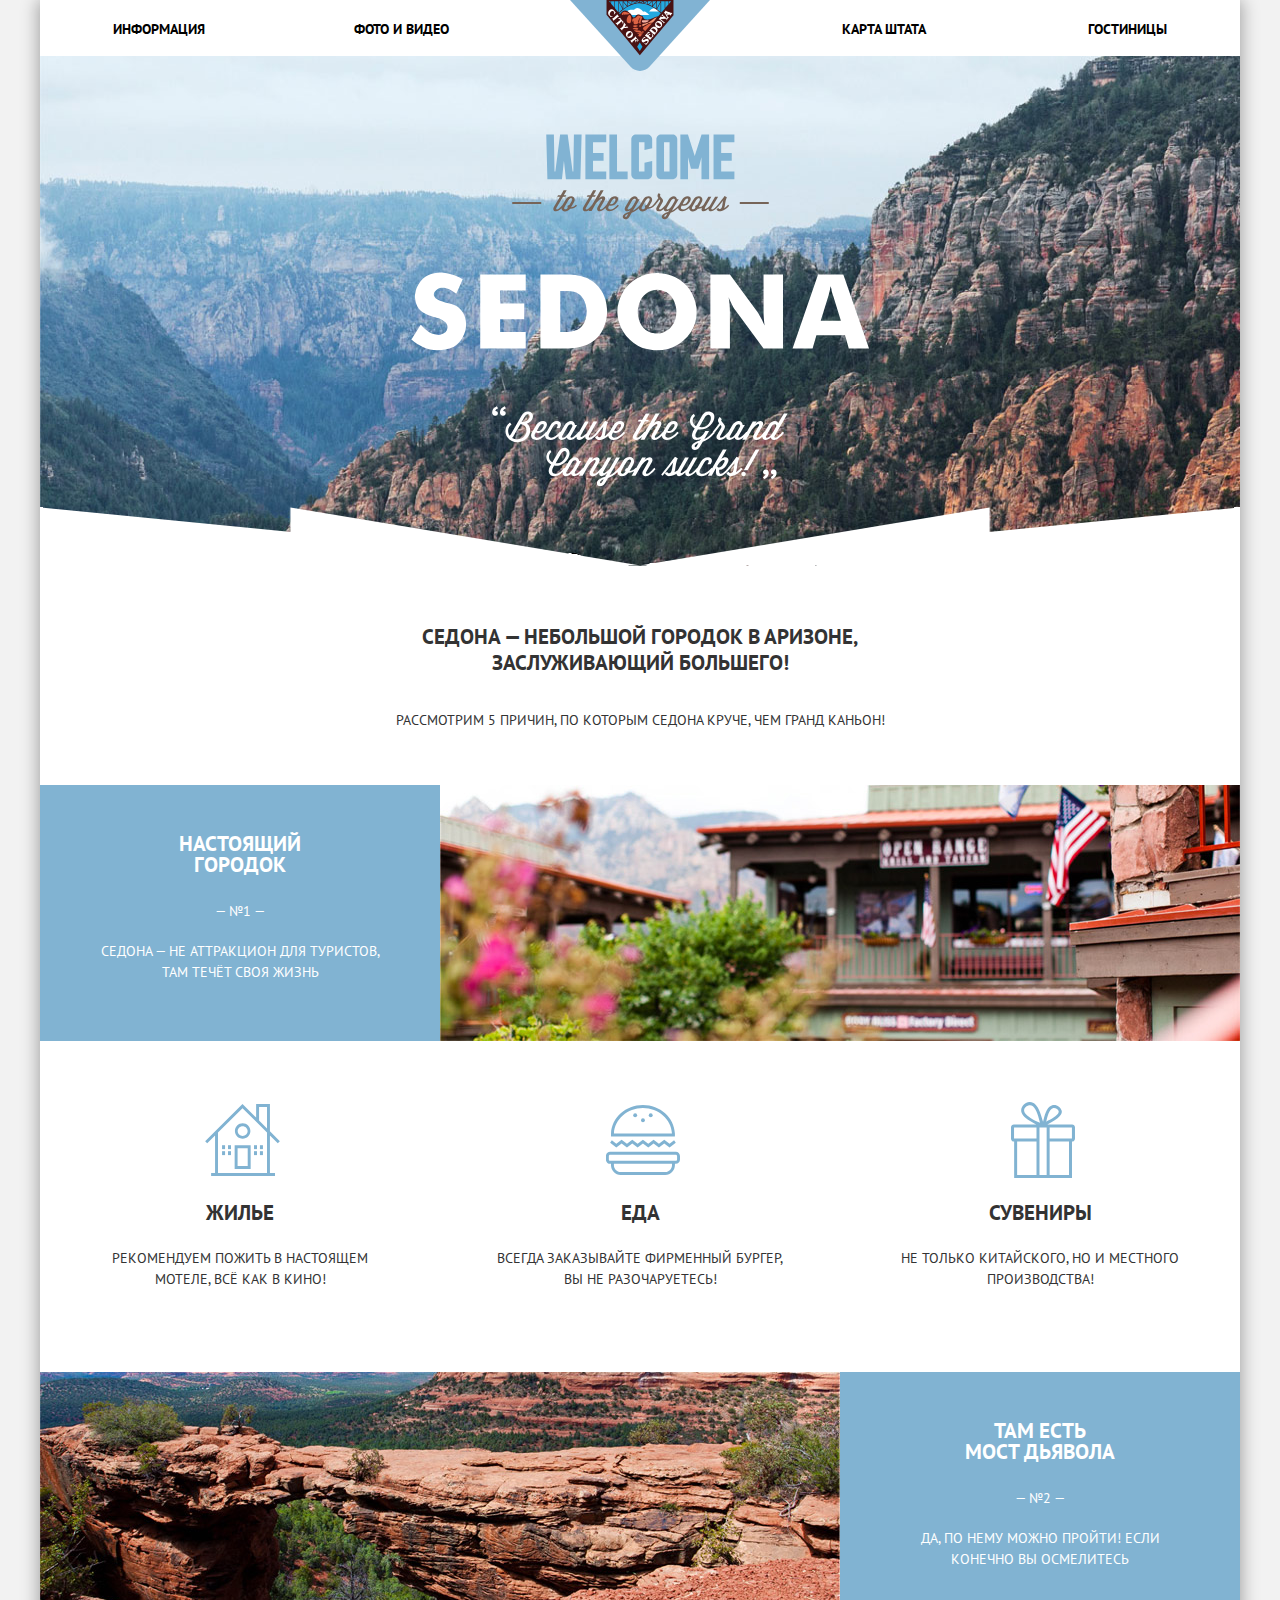
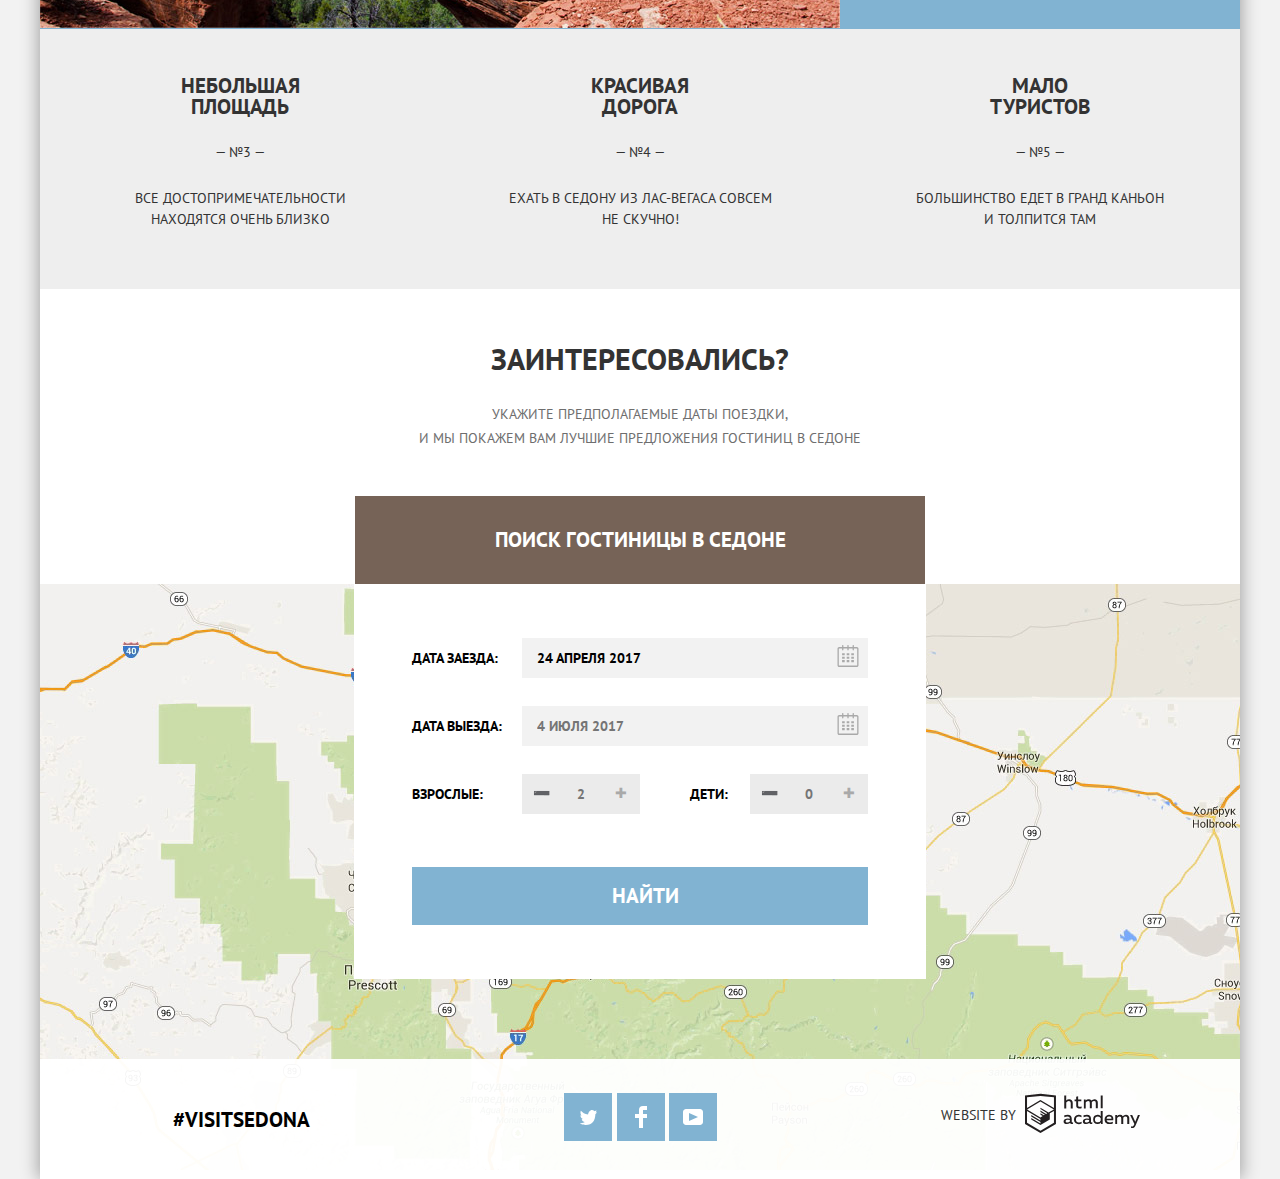
==== commit 6d377761: "Защита: вторая попытка" ====
--- a/index.html
+++ b/index.html
@@ -1,254 +1,228 @@
 <!DOCTYPE html>
 <html lang="ru">
-<head>
+  <head>
     <meta charset="utf-8">
     <title>Sedona</title>
-<link href="https://fonts.googleapis.com/css?family=PT+Sans:400,700&amp;subset=cyrillic" rel="stylesheet">
-<link href="css/normalize.css" rel="stylesheet">
- <link href="css/style.min.css" rel="stylesheet">
- </head>
-<body>
-<header class="header">
-    <nav class="navigation">
-      <div class="logo-container">
-
-       <a class="header-logo" href="index.html">
-<img src="img/logo.svg" width="144" height="66" alt="Логотип сайта Седона"></a></div>
-
-     <div class="container">
-          <ul class="site-navigation">
-            <li>  <a href="info.html">Информация</a></li>
-            <li> <a href="photo.html">Фото и видео</a></li>
-
-            <li> <a href="map.html">Карта штата</a></li>
-            <li> <a href="hotels.html">Гостиницы</a></li>
-        </ul></div>
-    </nav>
-
-</header>
-<main class="container">
-
-
-      <section class="banner" style="background-image:url('img/background-photo-1.jpg');background-repeat: no-repeat; width:1200px; height:508px">
-        <h2 class="visually-hidden">Приглашение в город Седона</h2>
-          <img class="welcome" src="img/welcome.svg" width="459" height="353" alt="Добро пожаловать в Седону">
-        <img class="polygon" src="img/polygon.png"  width="1200" height="59" alt="Декорация">     </section>
-
+    <link href="https://fonts.googleapis.com/css?family=PT+Sans:400,700&amp;subset=cyrillic" rel="stylesheet">
+    <link href="css/normalize.css" rel="stylesheet">
+    <link href="css/style.min.css" rel="stylesheet">
+  </head>
+  <body>
+    <div class="container shadow">
+      <header class="header">
+        <nav class="navigation">
+          <div class="logo-container header-logo">
+            <img src="img/logo.svg" width="144" height="66" alt="Логотип сайта Седона">
+          </div>
+          <div class="container">
+            <ul class="site-navigation">
+              <li><a href="info.html">Информация</a></li>
+              <li><a href="photo.html">Фото и видео</a></li>
+              <li><a href="map.html">Карта штата</a></li>
+              <li><a href="hotels.html">Гостиницы</a></li>
+            </ul>
+          </div>
+        </nav>
+      </header>
+      <main class="container">
+        <section class="banner">
+          <h2 class="visually-hidden">Приглашение в город Седона</h2>
+        </section>
         <section class="causes">
-        <div class="causes-wrapper">
-
-          <h2>Седона — небольшой городок в Аризоне, заслуживающий большего!</h2>
-        <p>Рассмотрим 5 причин, по которым Седона круче, чем Гранд Каньон</p></div></section>
+          <div class="causes-wrapper">
+            <h2>Седона — небольшой городок в Аризоне, заслуживающий большего!</h2>
+            <p>Рассмотрим 5 причин, по которым Седона круче, чем Гранд Каньон!</p>
+          </div>
+        </section>
         <section class="advantages">
+          <div class="advantages-point blue">
+            <div class="advantages-wrapper-blue">
+              <h3>Настоящий городок</h3>
+              <p>&#8212; №1 &#8212;</p>
+              <p>Седона &#8212; не аттракцион для туристов, там&nbsp;течёт своя жизнь</p>
+            </div>
+            <div class="advantages-sedona-img">
+              <img src="img/town.jpg" width="800" height="260" alt="Фотография Седоны">
+            </div>
+          </div>
           <div class="advantages-point">
-        <div class="advantages-wrapper-blue">
-          <div class="advantages-container">
-          <h3>Настоящий городок</h3>
-                  <p>&#8212;№1&#8212;</p>
-                   <p>Седона&#8212;не аттракцион для туристов, там&nbsp;течёт своя жизнь
-          </p>
-          </div></div>
-
-
-        <div class="advantages-sedona-img"> <img src="img/town.jpg" width="800" height="260" alt="Фотография Седоны"></div>
-
-          </div>
-          <div class="advantages-point ">
             <div class="advantages-wrapper">
               <div class="advantages-container advantages-list">
-
-        <h3 class="house">Жилье</h3>
-                  <p class>  Рекомендуем пожить в настоящем мотеле, всё как в кино!</p></div></div>
-
-
+                <h3 class="house">Жилье</h3>
+                <p class>Рекомендуем пожить в настоящем мотеле, всё как в кино!</p>
+              </div>
+            </div>
             <div class="advantages-wrapper">
               <div class="advantages-container advantages-list ">
-                                <h3 class="food">Еда</h3>
+                <h3 class="food">Еда</h3>
                 <p>Всегда заказывайте фирменный&nbsp;бургер, вы не разочаруетесь!</p>
-              </div></div>
-
+              </div>
+            </div>
             <div class="advantages-wrapper">
               <div class="advantages-container advantages-list">
-
-        <h3 class="gift">Сувениры</h3>
+                <h3 class="gift">Сувениры</h3>
                 <p>Не только китайского, но и&nbsp;местного производства!</p>
               </div>
             </div>
           </div>
-            <div class="advantages-point">
-        <div class="advantages-sedona-img"><img  src="img/devil-bridge.jpg" width="800" height="256"  alt="Мост дьявола"></div>
+          <div class="advantages-point blue">
+            <div class="advantages-sedona-img">
+              <img  src="img/devil-bridge.jpg" width="800" height="256" alt="Мост дьявола">
+            </div>
             <div class="advantages-wrapper-blue">
+              <h3>Там есть<br>мост дьявола</h3>
+              <p>&#8212; №2 &#8212;</p>
+              <p>Да, по нему можно пройти! Если конечно вы осмелитесь</p>
+            </div>
+          </div>
+          <div class="advantages-point">
+            <div class="advantages-wrapper">
               <div class="advantages-container">
-        <h3>Там есть<br>мост дьявола</h3>
-        <p>&#8212;№2&#8212;</p>
-        <p>Да, по нему можно пройти! Если конечно вы осмелитесь</p>
-              </div>
-            </div></div>
-            <div class="advantages-point">
+                <h3>Небольшая площадь</h3>
+                <p>&#8212; №3 &#8212;</p>
+                <p class="area">Все достопримечательности находятся&nbsp;очень близко</p>
+              </div>
+            </div>
             <div class="advantages-wrapper">
               <div class="advantages-container">
-        <h3>Небольшая площадь</h3>
-        <p>&#8212;№3&#8212;</p>
-        <p class="area">Все достопримечательности находятся&nbsp;очень близко</p>
-        </div></div>
-
-
+                <h3>Красивая дорога</h3>
+                <p>&#8212; №4 &#8212;</p>
+                <p class="road">Ехать в Седону из Лас-Вегаса совсем не&nbsp;скучно!</p>
+              </div>
+            </div>
             <div class="advantages-wrapper">
               <div class="advantages-container">
-        <h3>Красивая дорога</h3>
-        <p>&#8212;№4&#8212;</p>
-                <p class="road">Ехать в Седону из Лас-Вегаса совсем не&nbsp;скучно!</p>
-              </div>
-            </div>
-
-              <div class="advantages-wrapper">
-                <div class="advantages-container">
-            <h3>Мало туристов</h3>
-              <p>&#8212;№5&#8212;</p>
-              <p class="no-crowd">Большинство едет в Гранд каньон и&nbsp;толпится там</p>
+                <h3>Мало туристов</h3>
+                <p>&#8212; №5 &#8212;</p>
+                <p class="no-crowd">Большинство едет в Гранд каньон и&nbsp;толпится там</p>
+              </div>
+            </div>
+          </div>
+        </section>
+        <section class="hotel-search">
+          <div class="hotel-search-wrapper">
+            <h2>Заинтересовались?</h2>
+            <p>Укажите предполагаемые даты поездки,<br> и мы покажем вам лучшие предложения гостиниц в Седоне</p>
+            <button class="search-form" type="button">Поиск гостиницы в Седоне</button>
+            <section class="modal modal-form">
+              <h3 class="visually-hidden"> Форма поиска</h3>
+              <form class="hotelsearch-form" action="https://echo.htmlacademy.ru" method="post">
+                <div class="form-item">
+                  <div class="form-item-text">Дата заезда:</div>
+                  <label for="search-date-on" class="form-item-label">
+                    <input type="text" value="24 апреля 2017" class="form-item-input" id="search-date-on">
+                    <span class="form-item-ico" aria-label="Иконка календаря">
+                      <svg xmlns="http://www.w3.org/2000/svg" width="21" height="22" viewBox="0 0 21 22">
+                        <path d="M19.251 2.025h-2.845V.648c0-.381-.294-.689-.656-.689-.363 0-.656.308-.656.689v1.377h-3.938V.648c0-.381-.294-.689-.655-.689-.363 0-.657.308-.657.689v1.377H5.906V.648c0-.381-.294-.689-.656-.689-.363 0-.657.308-.657.689v1.377H1.75C.784 2.025 0 2.847 0 3.862v16.302C0 21.179.784 22 1.75 22h17.501c.966 0 1.749-.821 1.749-1.836V3.862c0-1.015-.783-1.837-1.749-1.837zm.437 18.139a.448.448 0 0 1-.437.459H1.75a.45.45 0 0 1-.438-.459V3.862a.45.45 0 0 1 .438-.459h2.844v1.378c0 .381.294.689.657.689.362 0 .656-.308.656-.689V3.403h3.938v1.378c0 .381.294.689.657.689.361 0 .655-.308.655-.689V3.403h3.938v1.378c0 .381.293.689.656.689.362 0 .656-.308.656-.689V3.403h2.845c.241 0 .437.206.437.459v16.302z"/>
+                        <path d="M4.594 8.225h2.625v2.066H4.594zM4.594 11.668h2.625v2.067H4.594zM4.594 15.112h2.625v2.066H4.594zM9.188 15.112h2.625v2.066H9.188zM9.188 11.668h2.625v2.067H9.188zM9.188 8.225h2.625v2.066H9.188zM13.781 15.112h2.625v2.066h-2.625zM13.781 11.668h2.625v2.067h-2.625zM13.781 8.225h2.625v2.066h-2.625z"/>
+                      </svg>
+                    </span>
+                  </label>
                 </div>
-              </div>
-            </div>
-        </section>
-
-    <section class="hotel-search">
-    <div class="hotel-search-wrapper">
-       <h2>Заинтересовались?</h2>
-
-        <p>Укажите предполагаемые даты поездки,<br> и мы покажем вам лучшие предложения гостиниц в Седоне</p>
-<button class="search-form" type="button">Поиск гостиницы в Седоне</button>
-<section class="modal modal-form"><h3 class="visually-hidden"> Форма поиска </h3>
-<form class="hotelsearch-form" action="https://echo.htmlacademy.ru" method="post">
-  <div class="form-item">
-  <div class="form-item-text">Дата заезда:</div>
-  <label for="search-date-on" class="form-item-label">
-    <input type="text" value="24 апреля 2017" class="form-item-input" id="search-date-on">
-    <span class="form-item-ico">
-      <svg version="1.1" id="Layer_1" xmlns="http://www.w3.org/2000/svg" xmlns:xlink="http://www.w3.org/1999/xlink" x="0px" y="0px"
-         width="21px" height="22px" viewBox="0 0 21 22" enable-background="new 0 0 21 22" xml:space="preserve">
-      <g id="calendar_1_">
-        <path  d="M19.251,2.025h-2.845V0.648c0-0.381-0.294-0.689-0.656-0.689c-0.363,0-0.656,0.308-0.656,0.689v1.377h-3.938V0.648
-          c0-0.381-0.294-0.689-0.655-0.689c-0.363,0-0.657,0.308-0.657,0.689v1.377H5.906V0.648c0-0.381-0.294-0.689-0.656-0.689
-          c-0.363,0-0.657,0.308-0.657,0.689v1.377H1.75C0.784,2.025,0,2.847,0,3.862v16.302C0,21.179,0.784,22,1.75,22h17.501
-          C20.217,22,21,21.179,21,20.164V3.862C21,2.847,20.217,2.025,19.251,2.025z M19.688,20.164c0,0.253-0.195,0.459-0.437,0.459H1.75
-          c-0.241,0-0.438-0.206-0.438-0.459V3.862c0-0.253,0.196-0.459,0.438-0.459h2.844v1.378c0,0.381,0.294,0.689,0.657,0.689
-          c0.362,0,0.656-0.308,0.656-0.689V3.403h3.938v1.378c0,0.381,0.294,0.689,0.657,0.689c0.361,0,0.655-0.308,0.655-0.689V3.403h3.938
-          v1.378c0,0.381,0.293,0.689,0.656,0.689c0.362,0,0.656-0.308,0.656-0.689V3.403h2.845c0.241,0,0.437,0.206,0.437,0.459V20.164z"/>
-        <rect x="4.594" y="8.225" width="2.625" height="2.066"/>
-        <rect x="4.594" y="11.668" width="2.625" height="2.067"/>
-        <rect x="4.594" y="15.112" width="2.625" height="2.066"/>
-        <rect x="9.188" y="15.112" width="2.625" height="2.066"/>
-        <rect x="9.188" y="11.668" width="2.625" height="2.067"/>
-        <rect x="9.188" y="8.225" width="2.625" height="2.066"/>
-        <rect x="13.781" y="15.112" width="2.625" height="2.066"/>
-        <rect x="13.781" y="11.668" width="2.625" height="2.067"/>
-        <rect x="13.781" y="8.225" width="2.625" height="2.066"/>
-
-      </g>
-    </svg></span></label></div>
-    <div class="form-item">
-    <div class="form-item-text">Дата выезда:</div>
-    <label for="search-date-off" class="form-item-label">
-      <input type="text" placeholder="4 июля 2017" class="form-item-input" id="search-date-off">
-      <span class="form-item-ico">
-        <svg version="1.1" id="Layer_1_1" xmlns="http://www.w3.org/2000/svg" xmlns:xlink="http://www.w3.org/1999/xlink" x="0px" y="0px"
-           width="21px" height="22px" viewBox="0 0 21 22" enable-background="new 0 0 21 22" xml:space="preserve">
-        <g id="calendar_1_1">
-          <path  d="M19.251,2.025h-2.845V0.648c0-0.381-0.294-0.689-0.656-0.689c-0.363,0-0.656,0.308-0.656,0.689v1.377h-3.938V0.648
-            c0-0.381-0.294-0.689-0.655-0.689c-0.363,0-0.657,0.308-0.657,0.689v1.377H5.906V0.648c0-0.381-0.294-0.689-0.656-0.689
-            c-0.363,0-0.657,0.308-0.657,0.689v1.377H1.75C0.784,2.025,0,2.847,0,3.862v16.302C0,21.179,0.784,22,1.75,22h17.501
-            C20.217,22,21,21.179,21,20.164V3.862C21,2.847,20.217,2.025,19.251,2.025z M19.688,20.164c0,0.253-0.195,0.459-0.437,0.459H1.75
-            c-0.241,0-0.438-0.206-0.438-0.459V3.862c0-0.253,0.196-0.459,0.438-0.459h2.844v1.378c0,0.381,0.294,0.689,0.657,0.689
-            c0.362,0,0.656-0.308,0.656-0.689V3.403h3.938v1.378c0,0.381,0.294,0.689,0.657,0.689c0.361,0,0.655-0.308,0.655-0.689V3.403h3.938
-            v1.378c0,0.381,0.293,0.689,0.656,0.689c0.362,0,0.656-0.308,0.656-0.689V3.403h2.845c0.241,0,0.437,0.206,0.437,0.459V20.164z"/>
-          <rect x="4.594" y="8.225" width="2.625" height="2.066"/>
-          <rect x="4.594" y="11.668" width="2.625" height="2.067"/>
-          <rect x="4.594" y="15.112" width="2.625" height="2.066"/>
-          <rect x="9.188" y="15.112" width="2.625" height="2.066"/>
-          <rect x="9.188" y="11.668" width="2.625" height="2.067"/>
-          <rect x="9.188" y="8.225" width="2.625" height="2.066"/>
-          <rect x="13.781" y="15.112" width="2.625" height="2.066"/>
-          <rect x="13.781" y="11.668" width="2.625" height="2.067"/>
-          <rect x="13.781" y="8.225" width="2.625" height="2.066"/>
-        </g>
-      </svg></span></label></div>
-
-<div class="people-wrapper">
-
-
-         <div class="form-people">
-            <div class="form-people-text">Взрослые:</div>
-            <label for="adults" class="form-people-label">
-            <span class="symbol"> <svg xmlns="http://www.w3.org/2000/svg" width="13" height="13" viewBox="0 0 24 24"><path d="M0 10h24v4h-24z"/></svg> </span>
-              <input type="text" placeholder="2" class="form-people-input" id="adults">
-
-              <span class="symbol">  <svg xmlns="http://www.w3.org/2000/svg" width="13" height="13" viewBox="0 0 24 24"><path d="M24 10h-10v-10h-4v10h-10v4h10v10h4v-10h10z"/></svg></span>
-            </label></div>
-            <div class="form-people">
-              <div class="form-people-text children">Дети:</div>
-              <label for="children" class="form-people-label">
-                <span class="symbol"><svg xmlns="http://www.w3.org/2000/svg" width="13" height="13" viewBox="0 0 24 24"><path d="M0 10h24v4h-24z"/></svg></span>
-                <input type="text" placeholder="0" class="form-people-input" id="children">
-              <span class="symbol">  <svg xmlns="http://www.w3.org/2000/svg" width="13" height="13" viewBox="0 0 24 24"><path d="M24 10h-10v-10h-4v10h-10v4h10v10h4v-10h10z"/></svg></span>
-            </label></div> </div>
-
-
-  <button class="button" type="submit">Найти</button>
-</form>
-
-        </section></div></section>
-  <section class="map"><h2 class="visually-hidden">Как добраться?</h2>
-        <iframe src="https://yandex.ua/map-widget/v1/?um=constructor%3A66efa8d8ef89bc972d2748a4832a728ec2f85310236ffca3b2953104466e3dbe&amp;source=constructor" width="1200" height="578"></iframe></section>
-
-
-
-
-</main>
-<footer class="main-footer">
-
-  <h2 class="visually-hidden">Наши контакты в социальных сетях</h2>
-  <div class="footer-wrapper">
-
-
-
-
-  <div class="instagram-container">
-
-   <p class="instagram"><a href="insta.html">#visitsedona</a></p></div>
-    <div class="footer-social">
-        <ul>
-            <li><a class="social-button" href="#"> <svg version="1.1" id="Layer_1_4" xmlns="http://www.w3.org/2000/svg" xmlns:xlink="http://www.w3.org/1999/xlink" x="0px" y="0px"
-            	 width="17px" height="15px" viewBox="0 0 17 15" enable-background="new 0 0 17 15" xml:space="preserve">
-                        <g id="W6EeEF_1_">
-            	<g>
-            		<path fill="#FFFFFF" d="M10.95,0.144c1.685-0.496,2.984,0.27,3.577,1.179c0.673-0.231,1.331-0.481,2.011-0.708
-            			c-0.004,0.861-0.522,1.513-0.857,1.768c0.685,0.17,1.304-0.491,1.304-0.491c-0.169,1-1.006,1.788-1.563,2.024
-            			c-0.231,6.75-3.175,11.217-10.077,11.082c-0.522,0,0.075,0-0.446,0c-0.41,0-4.164-0.46-4.898-1.887
-            			c2.271,0.196,3.893-0.422,4.693-1.177c-0.96-0.3-2.679-0.477-2.979-2.95C2.064,9.09,2.279,9.212,2.905,9.103
-            			C1.705,8.247,0.374,7.53,0.448,5.33c0.285,0.328,1.067,0.536,1.34,0.472c-0.703-0.241-1.97-3.36-0.894-4.952
-            			c1.818,1.854,3.735,3.606,7.152,3.773C8.254,2.33,9.183,0.793,10.95,0.144z"/>
-            	</g>
-            </g>
-            </svg>
-
- <h3 class="visually-hidden">Twitter</h3>
-            </a></li>
-            <li><a class="social-button" href="#"><svg xmlns="http://www.w3.org/2000/svg" width="12" height="22" viewBox="0 0 12 22"><path fill="#FFF" d="M12 4V0H8a4 4 0 0 0-4 4v4H0v4h4v10h4V12h4V8H8V4h4z"/></svg><h3 class="visually-hidden">Facebook</h3></a></li>
-            <li><a class="social-button" href="#"><svg version="1.1" id="Layer_1_3" xmlns="http://www.w3.org/2000/svg" xmlns:xlink="http://www.w3.org/1999/xlink" x="0px" y="0px"
-            	 width="20px" height="16px" viewBox="0 0 20 16" enable-background="new 0 0 20 16" xml:space="preserve">
-
-            <path fill="#FFFFFF" d="M17,0H3C1.35,0,0,1.35,0,3v10c0,1.65,1.35,3,3,3h14c1.65,0,3-1.35,3-3V3C20,1.35,18.65,0,17,0z
-            	 M6.027,11.998V4.002L15.014,8L6.027,11.998z"/>
-            </svg><h3 class="visually-hidden">Youtube</h3></a></li>
-        </ul>
+                <div class="form-item">
+                  <div class="form-item-text">Дата выезда:</div>
+                  <label for="search-date-off" class="form-item-label">
+                    <input type="text" placeholder="4 июля 2017" class="form-item-input" id="search-date-off">
+                    <span class="form-item-ico" aria-label="Иконка календаря">
+                      <svg xmlns="http://www.w3.org/2000/svg" width="21" height="22" viewBox="0 0 21 22">
+                        <path d="M19.251 2.025h-2.845V.648c0-.381-.294-.689-.656-.689-.363 0-.656.308-.656.689v1.377h-3.938V.648c0-.381-.294-.689-.655-.689-.363 0-.657.308-.657.689v1.377H5.906V.648c0-.381-.294-.689-.656-.689-.363 0-.657.308-.657.689v1.377H1.75C.784 2.025 0 2.847 0 3.862v16.302C0 21.179.784 22 1.75 22h17.501c.966 0 1.749-.821 1.749-1.836V3.862c0-1.015-.783-1.837-1.749-1.837zm.437 18.139a.448.448 0 0 1-.437.459H1.75a.45.45 0 0 1-.438-.459V3.862a.45.45 0 0 1 .438-.459h2.844v1.378c0 .381.294.689.657.689.362 0 .656-.308.656-.689V3.403h3.938v1.378c0 .381.294.689.657.689.361 0 .655-.308.655-.689V3.403h3.938v1.378c0 .381.293.689.656.689.362 0 .656-.308.656-.689V3.403h2.845c.241 0 .437.206.437.459v16.302z"/>
+                        <path d="M4.594 8.225h2.625v2.066H4.594zM4.594 11.668h2.625v2.067H4.594zM4.594 15.112h2.625v2.066H4.594zM9.188 15.112h2.625v2.066H9.188zM9.188 11.668h2.625v2.067H9.188zM9.188 8.225h2.625v2.066H9.188zM13.781 15.112h2.625v2.066h-2.625zM13.781 11.668h2.625v2.067h-2.625zM13.781 8.225h2.625v2.066h-2.625z"/>
+                      </svg>
+                    </span>
+                  </label>
+                </div>
+                <div class="people-wrapper">
+                  <div class="form-people">
+                    <div class="form-people-text">Взрослые:</div>
+                    <label class="form-people-label" for="adults">
+                    <button class="btn-minus" type="button" name="button" aria-label="Минус">&#10134;
+                    </button>
+                    <input class="form-people-input" type="text" placeholder="2" id="adults">
+                    <button class="btn-plus" type="button" name="button" aria-label="Плюс">&#10010;
+                    </button>
+                    </label>
+                  </div>
+                  <div class="form-people">
+                    <div class="form-people-text children">Дети:</div>
+                    <label class="form-people-label" for="children">
+                    <button class="btn-minus" type="button" name="button" aria-label="Минус">&#10134;
+                    </button>
+                    <input class="form-people-input" type="text" placeholder="0" id="children">
+                    <button class="btn-plus" type="button" name="button" aria-label="Плюс">&#10010;
+                    </button>
+                    </label>
+                  </div>
+                </div>
+                <button class="button" type="submit">Найти</button>
+              </form>
+            </section>
+          </div>
+        </section>
+        <section class="map">
+          <h2 class="visually-hidden">Как добраться?</h2>
+          <iframe src="https://yandex.ua/map-widget/v1/?um=constructor%3A66efa8d8ef89bc972d2748a4832a728ec2f85310236ffca3b2953104466e3dbe&amp;source=constructor" width="1200" height="578">
+          </iframe>
+        </section>
+      </main>
+      <footer class="main-footer">
+        <h2 class="visually-hidden">Наши контакты в социальных сетях</h2>
+        <div class="footer-wrapper">
+          <div class="instagram-container">
+            <p class="instagram">
+              <a href="insta.html">#visitsedona</a>
+            </p>
+          </div>
+          <div class="footer-social">
+            <ul>
+              <li>
+                <a class="social-button" href="#">
+                  <svg version="1.1" id="Layer_1_4" xmlns="http://www.w3.org/2000/svg" xmlns:xlink="http://www.w3.org/1999/xlink" x="0px" y="0px" width="17px" height="15px" viewBox="0 0 17 15" enable-background="new 0 0 17 15" xml:space="preserve">
+                    <g id="W6EeEF_1_">
+                      <g>
+                        <path fill="#FFFFFF" d="M10.95,0.144c1.685-0.496,2.984,0.27,3.577,1.179c0.673-0.231,1.331-0.481,2.011-0.708
+                          c-0.004,0.861-0.522,1.513-0.857,1.768c0.685,0.17,1.304-0.491,1.304-0.491c-0.169,1-1.006,1.788-1.563,2.024
+                          c-0.231,6.75-3.175,11.217-10.077,11.082c-0.522,0,0.075,0-0.446,0c-0.41,0-4.164-0.46-4.898-1.887
+                          c2.271,0.196,3.893-0.422,4.693-1.177c-0.96-0.3-2.679-0.477-2.979-2.95C2.064,9.09,2.279,9.212,2.905,9.103
+                          C1.705,8.247,0.374,7.53,0.448,5.33c0.285,0.328,1.067,0.536,1.34,0.472c-0.703-0.241-1.97-3.36-0.894-4.952
+                          c1.818,1.854,3.735,3.606,7.152,3.773C8.254,2.33,9.183,0.793,10.95,0.144z"/>
+                      </g>
+                    </g>
+                  </svg>
+                  <h3 class="visually-hidden">Twitter</h3>
+                </a>
+              </li>
+              <li>
+                <a class="social-button" href="#">
+                  <svg xmlns="http://www.w3.org/2000/svg" width="12" height="22" viewBox="0 0 12 22">
+                    <path fill="#FFF" d="M12 4V0H8a4 4 0 0 0-4 4v4H0v4h4v10h4V12h4V8H8V4h4z"/>
+                  </svg>
+                  <h3 class="visually-hidden">Facebook</h3>
+                </a>
+              </li>
+              <li>
+                <a class="social-button" href="#">
+                  <svg version="1.1" id="Layer_1_3" xmlns="http://www.w3.org/2000/svg" xmlns:xlink="http://www.w3.org/1999/xlink" x="0px" y="0px" width="20px" height="16px" viewBox="0 0 20 16" enable-background="new 0 0 20 16" xml:space="preserve">
+                    <path fill="#FFFFFF" d="M17,0H3C1.35,0,0,1.35,0,3v10c0,1.65,1.35,3,3,3h14c1.65,0,3-1.35,3-3V3C20,1.35,18.65,0,17,0z
+                      M6.027,11.998V4.002L15.014,8L6.027,11.998z"/>
+                  </svg>
+                  <h3 class="visually-hidden">Youtube</h3>
+                </a>
+              </li>
+            </ul>
+          </div>
+          <div class="copyright">
+            <h3 class="visually-hidden">Логотип HTML Academy</h3>
+            <p> Website by</p>
+            <a class="logo-academy" href="https://htmlacademy.ru/intensive/htmlcss">
+              <svg id="Layer_1_2" data-name="Layer 1" xmlns="http://www.w3.org/2000/svg" width="115px" height="41px" viewBox="0 0 108.08 36.85">
+                <title>logo-htmlacademy-small1</title>
+                <path d="M44.61,26.88a2,2,0,0,0,.55-0.1v1.33a3.25,3.25,0,0,1-1.18.21,1.67,1.67,0,0,1-1.67-1,4.84,4.84,0,0,1-3.14,1.08c-1.51,0-2.91-.83-2.91-2.55,0-2.13,2-2.79,3.71-2.79a11.08,11.08,0,0,1,2.17.25v-0.3c0-1-.76-1.77-2.19-1.77a7.42,7.42,0,0,0-3,.64v-1.7a10.21,10.21,0,0,1,3.19-.55c2.36,0,3.81,1.12,3.81,3.65v3a0.54,0.54,0,0,0,.49.59h0.17Zm-6.44-1.13A1.35,1.35,0,0,0,39.63,27h0.11a3.39,3.39,0,0,0,2.41-1V24.58a9.72,9.72,0,0,0-1.81-.21c-1,0-2.16.33-2.16,1.38h0Zm12.36-6.11a5,5,0,0,1,2.57.64V22a4.08,4.08,0,0,0-2.3-.7,2.75,2.75,0,1,0,0,5.49,5,5,0,0,0,2.43-.64v1.71a6.27,6.27,0,0,1-2.76.57A4.21,4.21,0,0,1,46,24.51q0-.21,0-0.41a4.32,4.32,0,0,1,4.18-4.46h0.38Zm12.17,7.24a2,2,0,0,0,.55-0.1v1.33a3.25,3.25,0,0,1-1.18.21,1.67,1.67,0,0,1-1.67-1,4.84,4.84,0,0,1-3.14,1.08c-1.51,0-2.91-.83-2.91-2.55,0-2.13,2-2.79,3.71-2.79a11.08,11.08,0,0,1,2.17.25v-0.3c0-1-.76-1.77-2.19-1.77a7.42,7.42,0,0,0-3,.64v-1.7a10.21,10.21,0,0,1,3.19-.55c2.36,0,3.81,1.12,3.81,3.65v3a0.54,0.54,0,0,0,.49.59h0.17Zm-6.44-1.13A1.35,1.35,0,0,0,57.73,27h0.11a3.39,3.39,0,0,0,2.41-1V24.58a9.72,9.72,0,0,0-1.81-.21c-1.06,0-2.16.33-2.16,1.38h0ZM73,16V28.2H71.35V26.88a3.88,3.88,0,0,1-3.19,1.54,4.4,4.4,0,0,1,0-8.78,3.81,3.81,0,0,1,3,1.3V16H73Zm-4.53,5.22a2.76,2.76,0,1,0,0,5.52A2.86,2.86,0,0,0,71.15,25V23A2.91,2.91,0,0,0,68.49,21.27ZM79,19.64c3.31,0,4.46,2.68,3.92,5.09H76.7c0.21,1.5,1.67,2.11,3.19,2.11a6.11,6.11,0,0,0,2.64-.59v1.6a7.14,7.14,0,0,1-3,.57C77,28.42,74.78,27,74.78,24a4.18,4.18,0,0,1,4-4.39H79Zm0.09,1.54a2.28,2.28,0,0,0-2.44,2.1v0.06H81.3A2,2,0,0,0,79.13,21.18Zm5.73,7V19.87h1.65v1a3.81,3.81,0,0,1,2.78-1.27A2.86,2.86,0,0,1,91.89,21a4.12,4.12,0,0,1,2.91-1.33A3.06,3.06,0,0,1,98,23V28.2h-1.9V23.05a1.59,1.59,0,0,0-1.42-1.75H94.42a2.8,2.8,0,0,0-2.07,1.12V28.2h-1.9V23.05A1.59,1.59,0,0,0,89,21.31H88.8a3,3,0,0,0-2.21,1.29v5.63H84.86Zm21.31-8.33h1.9l-3.91,9.46c-0.9,2.17-2.09,2.86-3.35,2.86a4.76,4.76,0,0,1-1.1-.14V30.46a2.86,2.86,0,0,0,.85.12c0.9,0,1.58-.64,2.07-1.9l0.17-.42-4-8.4h2l2.86,6.29ZM38.73,1.46V6.22a3.81,3.81,0,0,1,2.7-1.14,3.25,3.25,0,0,1,3.44,3.4v5.15H43V8.72a1.81,1.81,0,0,0-1.61-2h-0.3a2.93,2.93,0,0,0-2.32,1.39v5.52h-1.9V1.46h1.9ZM49.94,2.31v3h3V6.91h-3v3.81c0,1.1.5,1.46,1.58,1.46a4.49,4.49,0,0,0,1.69-.33v1.6A6.8,6.8,0,0,1,51,13.8a2.55,2.55,0,0,1-2.86-2.74V6.89H46.58V5.26h1.5V2.74Zm5.4,11.31V5.28H57v1A3.81,3.81,0,0,1,59.77,5a2.86,2.86,0,0,1,2.6,1.33A4.12,4.12,0,0,1,65.28,5,3.06,3.06,0,0,1,68.44,8.4v5.21h-1.9V8.46a1.59,1.59,0,0,0-1.42-1.75H64.89a2.8,2.8,0,0,0-2.07,1.12v5.78h-1.9V8.46A1.59,1.59,0,0,0,59.5,6.71H59.27A3,3,0,0,0,57.06,8v5.63H55.34ZM71.17,1.45H73V13.6H71.17V1.45ZM14.71,0H14.55L0,1.54V28.21l14.55,8.66,14.55-8.66V1.54Zm12.5,27.1L14.55,34.64,1.9,27.12V16.18l12.59,7.5V25L5.86,19.9v1.31l8.68,5.21v1.39L5.87,22.65V24l8.68,5.21,8.75-5.24V18.31L27.2,16V27.12Zm0-12.53-3.48,2-1.6,1L14.51,13v1.31L21,18.23H21l-0.14.09-1,.54-5.37-3.2V17l4.24,2.52-1,.67-3.2-1.9v1.31l2.1,1.24L14.5,22.1,2,14.65,14.51,7.11Zm0-1.32L14.49,5.76,1.91,13.25v-10L14.56,1.92,27.21,3.25v10h0Z" transform="translate(0 -0.02)" fill="#231f20"/>
+              </svg>
+            </a>
+          </div>
+        </div>
+      </footer>
     </div>
-<div class="copyright">
-
-    <b> Website by</b>
-              <a class="logo-academy" href="https://htmlacademy.ru/intensive/htmlcss"><svg id="Layer_1_2" data-name="Layer 1" xmlns="http://www.w3.org/2000/svg" width="120px" height="50px" viewBox="0 0 108.08 36.85"><title>logo-htmlacademy-small1</title><path d="M44.61,26.88a2,2,0,0,0,.55-0.1v1.33a3.25,3.25,0,0,1-1.18.21,1.67,1.67,0,0,1-1.67-1,4.84,4.84,0,0,1-3.14,1.08c-1.51,0-2.91-.83-2.91-2.55,0-2.13,2-2.79,3.71-2.79a11.08,11.08,0,0,1,2.17.25v-0.3c0-1-.76-1.77-2.19-1.77a7.42,7.42,0,0,0-3,.64v-1.7a10.21,10.21,0,0,1,3.19-.55c2.36,0,3.81,1.12,3.81,3.65v3a0.54,0.54,0,0,0,.49.59h0.17Zm-6.44-1.13A1.35,1.35,0,0,0,39.63,27h0.11a3.39,3.39,0,0,0,2.41-1V24.58a9.72,9.72,0,0,0-1.81-.21c-1,0-2.16.33-2.16,1.38h0Zm12.36-6.11a5,5,0,0,1,2.57.64V22a4.08,4.08,0,0,0-2.3-.7,2.75,2.75,0,1,0,0,5.49,5,5,0,0,0,2.43-.64v1.71a6.27,6.27,0,0,1-2.76.57A4.21,4.21,0,0,1,46,24.51q0-.21,0-0.41a4.32,4.32,0,0,1,4.18-4.46h0.38Zm12.17,7.24a2,2,0,0,0,.55-0.1v1.33a3.25,3.25,0,0,1-1.18.21,1.67,1.67,0,0,1-1.67-1,4.84,4.84,0,0,1-3.14,1.08c-1.51,0-2.91-.83-2.91-2.55,0-2.13,2-2.79,3.71-2.79a11.08,11.08,0,0,1,2.17.25v-0.3c0-1-.76-1.77-2.19-1.77a7.42,7.42,0,0,0-3,.64v-1.7a10.21,10.21,0,0,1,3.19-.55c2.36,0,3.81,1.12,3.81,3.65v3a0.54,0.54,0,0,0,.49.59h0.17Zm-6.44-1.13A1.35,1.35,0,0,0,57.73,27h0.11a3.39,3.39,0,0,0,2.41-1V24.58a9.72,9.72,0,0,0-1.81-.21c-1.06,0-2.16.33-2.16,1.38h0ZM73,16V28.2H71.35V26.88a3.88,3.88,0,0,1-3.19,1.54,4.4,4.4,0,0,1,0-8.78,3.81,3.81,0,0,1,3,1.3V16H73Zm-4.53,5.22a2.76,2.76,0,1,0,0,5.52A2.86,2.86,0,0,0,71.15,25V23A2.91,2.91,0,0,0,68.49,21.27ZM79,19.64c3.31,0,4.46,2.68,3.92,5.09H76.7c0.21,1.5,1.67,2.11,3.19,2.11a6.11,6.11,0,0,0,2.64-.59v1.6a7.14,7.14,0,0,1-3,.57C77,28.42,74.78,27,74.78,24a4.18,4.18,0,0,1,4-4.39H79Zm0.09,1.54a2.28,2.28,0,0,0-2.44,2.1v0.06H81.3A2,2,0,0,0,79.13,21.18Zm5.73,7V19.87h1.65v1a3.81,3.81,0,0,1,2.78-1.27A2.86,2.86,0,0,1,91.89,21a4.12,4.12,0,0,1,2.91-1.33A3.06,3.06,0,0,1,98,23V28.2h-1.9V23.05a1.59,1.59,0,0,0-1.42-1.75H94.42a2.8,2.8,0,0,0-2.07,1.12V28.2h-1.9V23.05A1.59,1.59,0,0,0,89,21.31H88.8a3,3,0,0,0-2.21,1.29v5.63H84.86Zm21.31-8.33h1.9l-3.91,9.46c-0.9,2.17-2.09,2.86-3.35,2.86a4.76,4.76,0,0,1-1.1-.14V30.46a2.86,2.86,0,0,0,.85.12c0.9,0,1.58-.64,2.07-1.9l0.17-.42-4-8.4h2l2.86,6.29ZM38.73,1.46V6.22a3.81,3.81,0,0,1,2.7-1.14,3.25,3.25,0,0,1,3.44,3.4v5.15H43V8.72a1.81,1.81,0,0,0-1.61-2h-0.3a2.93,2.93,0,0,0-2.32,1.39v5.52h-1.9V1.46h1.9ZM49.94,2.31v3h3V6.91h-3v3.81c0,1.1.5,1.46,1.58,1.46a4.49,4.49,0,0,0,1.69-.33v1.6A6.8,6.8,0,0,1,51,13.8a2.55,2.55,0,0,1-2.86-2.74V6.89H46.58V5.26h1.5V2.74Zm5.4,11.31V5.28H57v1A3.81,3.81,0,0,1,59.77,5a2.86,2.86,0,0,1,2.6,1.33A4.12,4.12,0,0,1,65.28,5,3.06,3.06,0,0,1,68.44,8.4v5.21h-1.9V8.46a1.59,1.59,0,0,0-1.42-1.75H64.89a2.8,2.8,0,0,0-2.07,1.12v5.78h-1.9V8.46A1.59,1.59,0,0,0,59.5,6.71H59.27A3,3,0,0,0,57.06,8v5.63H55.34ZM71.17,1.45H73V13.6H71.17V1.45ZM14.71,0H14.55L0,1.54V28.21l14.55,8.66,14.55-8.66V1.54Zm12.5,27.1L14.55,34.64,1.9,27.12V16.18l12.59,7.5V25L5.86,19.9v1.31l8.68,5.21v1.39L5.87,22.65V24l8.68,5.21,8.75-5.24V18.31L27.2,16V27.12Zm0-12.53-3.48,2-1.6,1L14.51,13v1.31L21,18.23H21l-0.14.09-1,.54-5.37-3.2V17l4.24,2.52-1,.67-3.2-1.9v1.31l2.1,1.24L14.5,22.1,2,14.65,14.51,7.11Zm0-1.32L14.49,5.76,1.91,13.25v-10L14.56,1.92,27.21,3.25v10h0Z" transform="translate(0 -0.02)" fill="#231f20"/> </svg> </a>
-    </div></div>
-
-</footer>
-<script src="js/popup.js"></script>
-</body>
+    <script src="js/popup.min.js"></script>
+  </body>
 </html>
--- a/css/style.min.css
+++ b/css/style.min.css
@@ -1 +1 @@
-@-webkit-keyframes slide-down{0%{-webkit-transform:translateY(-10%);transform:translateY(-10%)}50%{-webkit-transform:translateY(8%);transform:translateY(8%)}65%{-webkit-transform:translateY(-4%);transform:translateY(-4%)}80%{-webkit-transform:translateY(4%);transform:translateY(4%)}95%{-webkit-transform:translateY(-2%);transform:translateY(-2%)}to{-webkit-transform:translateY(0%);transform:translateY(0%)}}@keyframes slide-down{0%{-webkit-transform:translateY(-10%);transform:translateY(-10%)}50%{-webkit-transform:translateY(8%);transform:translateY(8%)}65%{-webkit-transform:translateY(-4%);transform:translateY(-4%)}80%{-webkit-transform:translateY(4%);transform:translateY(4%)}95%{-webkit-transform:translateY(-2%);transform:translateY(-2%)}to{-webkit-transform:translateY(0%);transform:translateY(0%)}}body{font-family:'PT Sans',Arial,sans-serif;font-size:14px;font-weight:400;line-height:26px;margin:0;padding:0;text-transform:uppercase;color:#333;background-color:#f2f2f2;background-repeat:no-repeat;background-position:top center}.main{width:1200px;background-color:#ffff}a{text-decoration:none}img{max-width:100%;height:auto}.visually-hidden:not(:focus):not(:active){position:absolute;overflow:hidden;clip:rect(0 0 0 0);width:1px;height:1px;margin:-1px;padding:0;white-space:nowrap;border:0;-webkit-clip-path:inset(100%);clip-path:inset(100%)}.button{font:inherit;text-align:center;vertical-align:middle;text-transform:uppercase;color:#fff;border:0;background-color:#81b3d2}.button:active,.button:focus,.button:hover{background-color:#663d15;outline:0}.container,.header{width:1200px;margin:0 auto;padding:0}.container{-webkit-box-shadow:5px 0 15px 0 rgba(0,0,0,.2),-5px 0 15px 0 rgba(0,0,0,.2);box-shadow:5px 0 15px 0 rgba(0,0,0,.2),-5px 0 15px 0 rgba(0,0,0,.2);background-color:#fff}.header{background-color:#fffff}.navigation{font-size:14px;font-weight:700;line-height:26px;display:-webkit-box;display:-ms-flexbox;display:flex;margin:0;padding:0;color:#000;background-color:#ffff}.header-logo{position:absolute;z-index:10;top:0;left:50%;width:140px;height:72px;margin-left:-70px}.site-navigation{display:-webkit-box;display:-ms-flexbox;display:flex;max-width:1200px;margin:15px 73px;padding:0;list-style:none;-ms-flex-wrap:wrap;flex-wrap:wrap}.site-navigation li{width:241px;margin:0;padding:0;list-style:none;-webkit-box-pack:justify;-ms-flex-pack:justify;justify-content:space-between}.site-navigation li:nth-child(2){margin-right:89px}.site-navigation li:last-child,.site-navigation li:nth-child(3){text-align:right}.site-navigation li:first-child,.site-navigation li:nth-child(2){text-align:left}.site-navigation a{display:block;vertical-align:middle;color:#000}.site-navigation a:focus,.site-navigation a:hover{color:#ddebf3;background-color:#fff}.site-navigation a:active{color:#b2b2b2;background-color:#fff}.banner{position:relative}.welcome{position:absolute;top:76px;left:370px;width:459px;height:353px}.polygon{position:absolute;bottom:0;border:0}.causes{background-color:#fff}.causes-wrapper{margin:40px 340px;-webkit-box-pack:center;-ms-flex-pack:center;justify-content:center}.causes h2{text-align:center}.advantages-container h3,.advantages-container p,.causes p{font-size:14px;font-weight:400;line-height:21px;text-align:center}.causes p{color:#b3b3b3;background-color:#fff}.advantages,.causes-wrapper{display:-webkit-box;display:-ms-flexbox;display:flex;-webkit-box-orient:vertical;-webkit-box-direction:normal;-ms-flex-direction:column;flex-direction:column}.advantages-point,.advantages-wrapper,.advantages-wrapper-blue{display:-webkit-box;display:-ms-flexbox;display:flex;width:100%;-webkit-box-pack:justify;-ms-flex-pack:justify;justify-content:space-between}.advantages-wrapper,.advantages-wrapper-blue{width:400px;padding:0;-webkit-box-pack:center;-ms-flex-pack:center;justify-content:center}.advantages-wrapper-blue{color:#ffff;background-color:#81b3d2;margin-bottom:8px}.advantages-sedona-img{list-style:none;padding:0;margin:0;-webkit-box-flex:1;-ms-flex:1;flex:1}.advantages-container{margin:25px 45px;text-align:center}.advantages-container h3{font-size:21px;font-weight:700;padding:0 78px}.advantages-container p{margin-top:21px;margin-bottom:0}.advantages-list{padding:107px 10px 58px}.advantages-list h3{position:relative}.food::before,.gift::before,.house::before{position:absolute;bottom:41px;left:105px;width:85px;height:85px;content:'';background-image:url(../img/house-icon.svg);background-repeat:no-repeat;background-position:center}.food::before,.gift::before{background-image:url(../img/icon-3.svg)}.gift::before{background-image:url(../img/icon-2.svg)}.advantages-point:last-child{padding-bottom:35px;margin-top:-8px;background-color:#eee}.hotel-search-wrapper{position:relative;display:-webkit-box;display:-ms-flexbox;display:flex;-webkit-box-orient:vertical;-webkit-box-direction:normal;-ms-flex-direction:column;flex-direction:column;margin:52px 315px 0;background-color:#fff;-webkit-box-pack:center;-ms-flex-pack:center;justify-content:center}.hotel-search h2,.search-form{font-family:inherit;font-weight:700}.hotel-search h2{margin:0 0 25px;text-align:center;font-size:30px;line-height:36px;padding:0}.hotel-search p{font-size:14px;font-weight:400;line-height:24px;margin:0 0 46px;text-align:center;color:#6e6e6e;background-color:#fff}.search-form{font-size:21px;line-height:26px;padding:31px 130px;text-transform:uppercase;color:#fff;border:0;background-color:#766357}.search-form:focus,.search-form:hover{background-color:#604e43;outline:0;outline-offset:0}.search-form:active{color:#928a85;background-color:#503e33;outline:0;outline-offset:0}.modal{z-index:8;width:572px;margin-left:-286px;color:#000;background-color:#fff;background-position:0 0}.modal-form{position:absolute;top:100%;left:50%;-webkit-animation:slide-down 2s;animation:slide-down 2s}.modal-hidden{display:none}.form-item,.hotelsearch-form{display:-webkit-box;display:-ms-flexbox;display:flex}.hotelsearch-form{-webkit-box-orient:vertical;-webkit-box-direction:normal;-ms-flex-direction:column;flex-direction:column;margin:54px 58px}.form-item{margin-bottom:28px}.form-item-text{width:110px}.form-item-text,.form-people-text{font-family:inherit;font-size:14px;font-weight:700;line-height:26px;padding-top:7px;text-align:left;text-transform:uppercase}.form-item-input,.form-item-label{background-color:#f2f2f2;-webkit-box-flex:1;-ms-flex:1;flex:1}.form-item-label{display:-webkit-box;display:-ms-flexbox;display:flex}.form-item-input{font-family:inherit;font-size:14px;font-weight:700;line-height:26px;padding-top:7px;padding-bottom:7px;padding-left:15px;text-transform:uppercase;color:#000;border:0}.form-item-label :hover,.form-people-input :hover{background-color:#ebebeb}.form-item-label input:active,.form-item-label input:focus{outline:0;border:1px solid #ccc;background-color:#fff}.form-item-ico svg{width:40px;margin:0;padding-top:7px;padding-bottom:0;padding-right:0;fill:#a9a9a9}.form-item-ico svg:focus,.form-item-ico svg:hover{fill:#505050}.form-item-ico svg :active{fill:#81b3d2}.form-people,.people-wrapper{display:-webkit-box;display:-ms-flexbox;display:flex}.people-wrapper{-webkit-box-pack:justify;-ms-flex-pack:justify;justify-content:space-between}.form-people{width:50%;margin-bottom:53px}.form-people-text{width:110px}.children{padding-left:50px}.form-people-label{display:-webkit-box;display:-ms-flexbox;display:flex;background-color:#ebebeb;-webkit-box-flex:1;-ms-flex:1;flex:1}.symbol{width:38px;height:38px;background-color:#ebebeb}.symbol svg{margin:0;padding-top:12px;padding-left:12px;fill:#a9a9a9}.symbol svg:focus,.symbol svg:hover{fill:#000}.symbol svg:active{fill:#81b3d2;outline:0}.form-people-input{font-family:inherit;font-size:14px;font-weight:700;line-height:26px;width:38px;height:38px;text-align:center;color:#000;border:0;background-color:#ebebeb}.form-people-input :active,.form-people-input :focus{outline:0;outline-offset:0;border:1px solid #ccc;background-color:#fff}.hotelsearch-form .button{font-family:inherit;font-size:21px;font-weight:700;line-height:26px;display:block;width:100%;margin-right:0;padding:16px 200px}.hotelsearch-form .button:focus,.hotelsearch-form .button:hover{background-color:#669ec0}.hotelsearch-form .button:active{color:#94b9d2;background-color:#5496bd}.filter,.services{-webkit-box-pack:justify;-ms-flex-pack:justify;justify-content:space-between}.services{font-family:inherit;font-size:14px;font-weight:400px;line-height:21px;display:-webkit-box;display:-ms-flexbox;display:flex;color:#ffff;background-color:#f2f2f2;background-image:url(../img/filter-background.jpg);background-repeat:no-repeat;background-position:top center;width:1200px}.filter{width:100%;margin:26px 73px 7px}.filter,.filter-wrapper{display:-webkit-box;display:-ms-flexbox;display:flex}.filter fieldset{margin:0;padding:0;border:0}.filter fieldset:first-child{margin-right:120px}.filter legend{font-size:16px;font-weight:700;line-height:21px;margin-bottom:25px}.filter ul{font-size:14px;line-height:21px;margin:0;padding:0;list-style:none}.filter-option{margin-bottom:25px;padding-left:42px}.filter-option label{position:relative;display:block;cursor:pointer;-webkit-user-select:none;-moz-user-select:none;-ms-user-select:none;user-select:none}.filter-input-checkbox{display:none}.filter-input-checkbox+label:before{position:absolute;top:0;left:-45px;width:20px;height:18px;content:'';border:2px solid #ffff;border-radius:3px}.filter-input-checkbox:checked+label:after{position:absolute;z-index:5;top:0;left:-45px;width:30px;height:30px;content:'';background-image:url(../img/checkbox-on.svg);background-repeat:no-repeat;background-position:0 0}.filter-range{width:318px;margin:0;text-transform:uppercase;color:#fff}.filter-range-title{font-size:16px;font-weight:600;line-height:21px;margin-bottom:10px}.price-controls{font-size:0;position:relative;height:36px;margin-bottom:20px;border:2px solid #fff;border-radius:2px}.price-controls::after{position:absolute;top:50%;left:50%;width:2px;height:22px;content:'';-webkit-transform:translate(-50%,-50%);transform:translate(-50%,-50%);background:#fff}.price-controls label{font-size:14px;line-height:38px;display:inline-block;cursor:pointer;vertical-align:top}.price-controls .max-price,.price-controls .min-price{width:90px;padding-left:65px}.price-controls input{font:inherit;width:50px;margin:0;color:inherit;border:0;background:0 0}.range-controls{position:relative;margin-bottom:29px}.range-controls .scale{height:2px;background:rgba(255,255,255,.3)}.range-controls .bar{width:80%;height:2px;background:#fff}.range-toggle{position:absolute;top:-9px;width:4px;height:4px;cursor:pointer;border:8px solid #fff;border-radius:50%;background:#ababab;-webkit-box-shadow:0 2px 1px 0 rgba(0,1,1,.2);box-shadow:0 2px 1px 0 rgba(0,1,1,.2)}.range-toggle:hover{background:#1c4f80}.range-toggle-min{left:0}.range-toggle-max{left:80%}.btn-transparent{font-size:14px;line-height:20px;display:block;margin:0 83px;padding:7px 35px;cursor:pointer;text-transform:uppercase;color:#fff;border:2px solid #fff;border-radius:2px;background:0 0}.btn-transparent:hover{color:#000;background:#fff}.search-result-container{margin:32px 73px 29px;padding:0}.search-result-container,.search-wrapper{display:-webkit-box;display:-ms-flexbox;display:flex;-webkit-box-pack:justify;-ms-flex-pack:justify;justify-content:space-between}.search-result{font-size:21px;font-weight:700;margin-right:48px;color:#000}.sorting{font-family:inherit;font-size:12px;font-weight:400;line-height:18px;margin-right:38px;padding-top:5px;vertical-align:bottom;-webkit-box-pack:justify;-ms-flex-pack:justify;justify-content:space-between}.sorting,.sorting-result{display:-webkit-box;display:-ms-flexbox;display:flex}.sorting-result a{font-family:inherit;font-size:12px;font-weight:400;line-height:18px;display:inline-block;margin-right:33px;padding:5px 0 0;vertical-align:bottom;color:#bcbcbc;border-bottom:1px dotted #bcbcbc}.sorting-result a:focus,.sorting-result a:hover{color:#b3d1e4;border-bottom:1px dotted #b3d1e4}.sorting-result a:active{color:#000;border-bottom:0}.pointer-up{margin-right:7px}.pointer-down:focus polyline,.pointer-down:hover polyline,.pointer-up:focus polygon,.pointer-up:hover polygon{fill:#231f20}.pointer-down:active polyline,.pointer-up:active polygon{border-bottom:0;fill:#81b3d2}.pointer-down:active,.pointer-up:active{text-decoration:none;border-bottom:none}.pointer-down svg a:not([href]),.pointer-up svg a:not([href]){fill:#81b3d2}.hotels-result{display:-webkit-box;display:-ms-flexbox;display:flex;flex-direction:column;margin:0;padding:0;background-color:#fff;-webkit-box-orient:vertical;-webkit-box-direction:normal;-ms-flex-direction:column}.hotels-result:last-child{border-bottom:1px solid #e5e5e5}.hotels{padding:30px 71px 26px;border-top:1px solid #e5e5e5}.hotel-container,.hotel-wrapper-1,.hotels{display:-webkit-box;display:-ms-flexbox;display:flex;-webkit-box-pack:justify;-ms-flex-pack:justify;justify-content:space-between}.hotel-wrapper-1{flex-direction:column;-webkit-box-orient:vertical;-webkit-box-direction:normal;-ms-flex-direction:column}.hotel-image{width:135px;height:90px;margin-right:29px}.hotel-wrapper-2{display:-webkit-box;display:-ms-flexbox;display:flex;flex-direction:column;-webkit-box-orient:vertical;-webkit-box-direction:normal;-ms-flex-direction:column;-webkit-box-pack:justify;-ms-flex-pack:justify;justify-content:space-between}.score{font-size:14px;font-weight:400;line-height:21px;margin:0;padding:3px 13px 3px 16px;color:#dbdbdb;background-color:#f2f2f2}.star-rating{display:-webkit-box;display:-ms-flexbox;display:flex;-webkit-box-pack:end;-ms-flex-pack:end;justify-content:flex-end}.star-rating img{margin:0 2px}.hotel-name{font-size:21px;font-weight:700;line-height:26px;margin:0;padding:0;color:#000}.hotel-name :focus,.hotel-name :hover{color:#b3d1e4}.hotel-name :active{color:#b7b7b7}.hotels h2{font-size:21px;font-weight:700;line-height:26px;margin:-5px 0 0 2px;padding:0;color:#000}.hotels p{font-size:14px;font-weight:400;line-height:21px;margin:0;padding:0;color:#5c5c5c}.table-1 td{padding-top:5px;text-align:left}.booked-hotel-info{vertical-align:middle;text-transform:uppercase}.booked-hotel,.booked-hotel-info{font-weight:700;display:inline-block;padding:1px 17px}.booked-hotel-info{color:#fff;border:0;background-color:#81b3d2}.booked-hotel-info:focus,.booked-hotel-info:hover{color:#fff;background-color:#669ec0}.booked-hotel-info:active{color:#88b6d1;background-color:#5496bd}.booked-hotel{vertical-align:middle;text-transform:uppercase;color:#fff;border:0;background-color:#766357}.booked-hotel:focus,.booked-hotel:hover{color:#fff;background-color:#604e43}.booked-hotel:active{color:#857871;background-color:#503e33}.hotels-price,.hotels-type{display:inline-block}.map{position:relative;margin:0 0 -110px;padding:0}iframe{border:0}.inner-footer,.main-footer{width:1200px;margin:0 auto;padding:0;background-color:rgba(255,255,255,.9);background-repeat:repeat;background-position:0 0}.inner-footer,.main-footer{position:relative}.footer-wrapper{display:-webkit-box;display:-ms-flexbox;display:flex;margin:0;padding:32px 0 30px;-webkit-box-pack:justify;-ms-flex-pack:justify;justify-content:space-between}.main-footer .footer-wrapper{background-color:rgba(255,255,255,.5)}.instagram-container,.social-button{display:-webkit-box;display:-ms-flexbox;display:flex;-webkit-box-pack:center;-ms-flex-pack:center;justify-content:center}.instagram-container{margin:0 0 0 auto;vertical-align:middle;width:33.3%}.instagram a{font-size:21px;font-weight:700;line-height:26px;color:#000}.social-button{width:48px;height:48px;color:#fff;background-color:#81b3d2;-webkit-box-align:center;-ms-flex-align:center;align-items:center}.social-button:focus,.social-button:hover{background-color:#669ec0}.social-button:active{background-color:#5496bd}.social-button path:active{background-color:#5496bd;fill:#88b6d1}.footer-social{width:33.3%}.copyright,.footer-social ul{display:-webkit-box;display:-ms-flexbox;display:flex}.footer-social ul{padding:0;list-style:none;-ms-flex-wrap:wrap;flex-wrap:wrap;width:153px;margin:0 auto;-webkit-box-pack:justify;-ms-flex-pack:justify;justify-content:space-between}.copyright{font-size:14px;font-weight:400;line-height:21px;width:33.3%;height:50px;margin:0;color:#b7b7b7;-webkit-box-pack:center;-ms-flex-pack:center;justify-content:center}.copyright:focus path,.copyright:hover path{fill:#a8cbe0}.copyright:active path{fill:#bdbbbc}.copyright b{display:block;margin-right:8px;padding-top:15px}
+body{min-width:1200px;margin:0;padding:0 20px;font-weight:400;font-size:14px;line-height:26px;font-family:"PT Sans",Arial,sans-serif;color:#333;text-transform:uppercase;background-color:#f2f2f2}.main{width:1200px;background-color:#fff}a{text-decoration:none}img{max-width:100%;height:auto}.visually-hidden:not(:focus):not(:active),input[type=checkbox].visually-hidden{position:absolute;width:1px;height:1px;margin:-1px;padding:0;overflow:hidden;white-space:nowrap;border:0;clip:rect(0 0 0 0);-webkit-clip-path:inset(100%);clip-path:inset(100%)}.button{font:inherit;vertical-align:middle;text-align:center;color:#fff;text-transform:uppercase;background-color:#81b3d2;border:none}.button:active,.button:focus,.button:hover{background-color:#663d15;outline:0}.container{width:1200px;margin:0 auto;padding:0;background-color:#fff}.shadow{-webkit-box-shadow:5px 0 15px 0 rgba(0,0,0,.2),-5px 0 15px 0 rgba(0,0,0,.2);box-shadow:5px 0 15px 0 rgba(0,0,0,.2),-5px 0 15px 0 rgba(0,0,0,.2)}.header{position:relative;width:1200px;margin:0 auto;padding:0;background-color:#fff}.navigation{display:-webkit-box;display:-ms-flexbox;display:flex;margin:0;padding:0;font-weight:700;font-size:14px;line-height:26px;color:#000;background-color:#ffff}.header-logo{position:absolute;top:0;left:50%;z-index:10;width:140px;height:72px;margin-left:-70px}.site-navigation{display:-webkit-box;display:-ms-flexbox;display:flex;-ms-flex-wrap:wrap;flex-wrap:wrap;max-width:1200px;margin:14px 73px;padding:0;list-style:none}.site-navigation li{-webkit-box-pack:justify;-ms-flex-pack:justify;justify-content:space-between;width:241px;margin:0;padding:0;list-style:none}.site-navigation li:nth-child(2){margin-right:90px}.site-navigation li:last-child,.site-navigation li:nth-child(3){text-align:right}.site-navigation li:first-child,.site-navigation li:nth-child(2){text-align:left}.site-navigation a{display:inline;vertical-align:middle;color:#000}.site-navigation a:focus,.site-navigation a:hover{color:#81b3d2;background-color:#fff}.site-navigation a:active{color:#cacaca;background-color:#fff}.site-navigation-current a[href]{color:#766357}.banner{width:1200px;height:510px;background-color:#5496bd;background-image:url(../img/polygon.png),url(../img/welcome.svg),url(../img/background-photo.jpg);background-repeat:no-repeat;background-position:bottom,center,center;background-size:1200px 59px,459px 353px,1200px 510px}.causes{background-color:#fff}.causes-wrapper{display:-webkit-box;display:-ms-flexbox;display:flex;-webkit-box-orient:vertical;-webkit-box-direction:normal;-ms-flex-direction:column;flex-direction:column;-webkit-box-pack:center;-ms-flex-pack:center;justify-content:center;margin:41px 350px;margin-bottom:38px}.causes h2{text-align:center}.causes p{font-weight:400;font-size:14px;line-height:26px;text-align:center;color:#333;background-color:#fff}.advantages{display:-webkit-box;display:-ms-flexbox;display:flex;-webkit-box-orient:vertical;-webkit-box-direction:normal;-ms-flex-direction:column;flex-direction:column}.advantages-point{display:-webkit-box;display:-ms-flexbox;display:flex;-webkit-box-pack:justify;-ms-flex-pack:justify;justify-content:space-between;width:100%}.blue{padding:0;background-color:#81b3d2}.advantages-wrapper{display:-webkit-box;display:-ms-flexbox;display:flex;-webkit-box-pack:center;-ms-flex-pack:center;justify-content:space-between;width:400px;padding:0}.advantages-wrapper-blue{display:-webkit-box;display:-ms-flexbox;display:flex;-webkit-box-orient:vertical;-webkit-box-direction:normal;-ms-flex-direction:column;flex-direction:column;width:400px;text-align:center;color:#ffff;background-color:#81b3d2}.advantages-sedona-img{flex:1;-webkit-box-flex:1;margin:0;padding:0;list-style:none;-ms-flex:1}.advantages-container{margin:25px 45px;text-align:center}.advantages-container h3{padding:0 78px;font-weight:700;font-size:21px;line-height:21px;text-align:center}.advantages-wrapper-blue h3{margin-top:48px;padding:0 118px;font-weight:700;font-size:21px;line-height:21px;text-align:center;color:#fff}.advantages-container p{margin-top:25px;margin-bottom:0;font-weight:400;font-size:14px;line-height:21px;text-align:center}.advantages-wrapper-blue p{margin-top:5px;padding:0 49px;font-weight:400;font-size:14px;line-height:21px;text-align:center;color:#fff}.advantages-list{padding:115px 10px 57px}.advantages-point:nth-child(2){margin-top:-8px;background-color:#fff}.advantages-list h3{position:relative}.house::before{content:"";position:absolute;bottom:41px;left:105px;width:85px;height:85px;background-image:url(../img/house-icon.svg);background-repeat:no-repeat;background-position:center}.food::before{content:"";position:absolute;bottom:41px;left:105px;width:85px;height:85px;background-image:url(../img/icon-3.svg);background-repeat:no-repeat;background-position:center}.gift::before{content:"";position:absolute;bottom:41px;left:105px;width:85px;height:85px;background-image:url(../img/icon-2.svg);background-repeat:no-repeat;background-position:center}.advantages-point:last-child{margin-top:-7px;padding-bottom:34px;background-color:#eee}.hotel-search-wrapper{position:relative;display:-webkit-box;display:-ms-flexbox;display:flex;-webkit-box-orient:vertical;-webkit-box-direction:normal;-ms-flex-direction:column;flex-direction:column;-webkit-box-pack:center;-ms-flex-pack:center;justify-content:center;margin:52px 315px;margin-bottom:0;background-color:#fff}.hotel-search h2{margin:0;margin-bottom:25px;padding:0;font-weight:700;font-size:30px;line-height:36px;font-family:inherit;text-align:center}.hotel-search p{margin:0;margin-bottom:46px;font-weight:400;font-size:14px;line-height:24px;text-align:center;color:#6e6e6e;background-color:#fff}.search-form{padding:31px 130px;font-weight:700;font-size:21px;line-height:26px;font-family:inherit;color:#fff;text-transform:uppercase;background-color:#766357;border:0}.search-form:focus,.search-form:hover{background-color:#604e43;outline:0;outline-offset:0}.search-form:active{color:#928a85;background-color:#503e33;outline:0;outline-offset:0}@-webkit-keyframes slide-down{0%{-webkit-transform:translateY(-10%);transform:translateY(-10%)}50%{-webkit-transform:translateY(8%);transform:translateY(8%)}65%{-webkit-transform:translateY(-4%);transform:translateY(-4%)}80%{-webkit-transform:translateY(4%);transform:translateY(4%)}95%{-webkit-transform:translateY(-2%);transform:translateY(-2%)}100%{-webkit-transform:translateY(0);transform:translateY(0)}}@keyframes slide-down{0%{-webkit-transform:translateY(-10%);transform:translateY(-10%)}50%{-webkit-transform:translateY(8%);transform:translateY(8%)}65%{-webkit-transform:translateY(-4%);transform:translateY(-4%)}80%{-webkit-transform:translateY(4%);transform:translateY(4%)}95%{-webkit-transform:translateY(-2%);transform:translateY(-2%)}100%{-webkit-transform:translateY(0);transform:translateY(0)}}.modal{z-index:8;width:572px;margin-left:-286px;color:#000;background-color:#fff;background-position:0 0}.modal-form{position:absolute;top:100%;left:50%;-webkit-animation:slide-down 2s;animation:slide-down 2s}.modal-hidden{display:none}.hotelsearch-form{display:-webkit-box;display:-ms-flexbox;display:flex;-webkit-box-orient:vertical;-webkit-box-direction:normal;-ms-flex-direction:column;flex-direction:column;margin:54px 58px}.form-item{display:-webkit-box;display:-ms-flexbox;display:flex;margin-bottom:28px}.form-item-text,.form-people-text{width:110px;padding-top:7px;font-weight:700;font-size:14px;line-height:26px;font-family:inherit;text-align:left;text-transform:uppercase}.form-item-label{display:-webkit-box;display:-ms-flexbox;display:flex;flex:1;-webkit-box-flex:1;background-color:#f2f2f2;-ms-flex:1}.form-item-input{flex:1;-webkit-box-flex:1;padding-top:7px;padding-bottom:7px;padding-left:15px;font-weight:700;font-size:14px;line-height:26px;font-family:inherit;color:#000;text-transform:uppercase;background-color:#f2f2f2;border:none;-ms-flex:1}.form-item-label :hover{background-color:#ebebeb}.form-item-label input:active,.form-item-label input:focus{background-color:#fff;border:none;outline:1px solid #ccc}.form-item-ico svg{width:40px;margin:0;padding-top:7px;padding-right:0;padding-bottom:0;fill:#a9a9a9}.form-item-ico svg:focus path,.form-item-ico svg:hover path{fill:#505050}.form-item-ico svg:active path{fill:#81b3d2}.people-wrapper{display:-webkit-box;display:-ms-flexbox;display:flex;-webkit-box-pack:justify;-ms-flex-pack:justify;justify-content:space-between}.form-people{display:-webkit-box;display:-ms-flexbox;display:flex;width:50%;margin-bottom:53px}.form-people-text{width:110px}.children{width:65px;margin-left:50px}.form-people-label{display:-webkit-box;display:-ms-flexbox;display:flex;flex:1;-webkit-box-flex:1;background-color:#ebebeb;-ms-flex:1}.btn-minus,.btn-plus{width:38px;height:38px;color:#a9a9a9;background-color:#ebebeb;border:0}.btn-minus:focus,.btn-minus:hover,.btn-plus:focus,.btn-plus:hover{color:#000}.btn-minus:active,.btn-plus:active{color:#81b3d2;outline:0}.form-people-input{width:38px;height:38px;font-weight:700;font-size:14px;line-height:26px;font-family:inherit;text-align:center;color:#000;background-color:#ebebeb;border:none}.form-people-input :hover{background-color:#ebebeb}.form-people-input :active,.form-people-input :focus{background-color:#fff;border:none;outline:1px solid #ccc}.hotelsearch-form .button{display:block;width:100%;margin-right:0;padding:16px 200px;font-weight:700;font-size:21px;line-height:26px;font-family:inherit}.hotelsearch-form .button:focus,.hotelsearch-form .button:hover{background-color:#669ec0}.hotelsearch-form .button:active{color:#94b9d2;background-color:#5496bd}.services{display:-webkit-box;display:-ms-flexbox;display:flex;-webkit-box-pack:justify;-ms-flex-pack:justify;justify-content:space-between;width:1200px;font-weight:400px;font-size:14px;line-height:21px;font-family:inherit;color:#fff;background-color:#f2f2f2;background-image:url(../img/filter-background.jpg);background-repeat:no-repeat;background-position:top center}.filter{display:-webkit-box;display:-ms-flexbox;display:flex;-webkit-box-pack:justify;-ms-flex-pack:justify;justify-content:space-between;width:100%;margin:28px 73px 8px 73px}.filter-wrapper{display:-webkit-box;display:-ms-flexbox;display:flex}.filter fieldset{margin:0;padding:0;border:none}.filter fieldset:first-child{margin-right:117px}.filter legend{margin-bottom:26px;font-weight:700;font-size:16px;line-height:21px}.filter ul{margin:0;padding:0;list-style:none;font-size:14px;line-height:21px}.filter-option{margin-bottom:25px;padding-left:40px}.filter-option label{position:relative;display:block;cursor:pointer;-webkit-user-select:none;-moz-user-select:none;-ms-user-select:none;user-select:none}.filter-input-checkbox+label:before{content:"";position:absolute;top:0;left:-42px;width:22px;height:19px;border:2px solid #fff;border-radius:3px}.filter-input-checkbox:checked+label:after{content:"";position:absolute;top:0;left:-41px;width:30px;height:30px;background-image:url(../img/checkbox-on.svg);background-repeat:no-repeat;background-position:0 0}.filter-input-checkbox:focus+label,.filter-input-checkbox:hover+label{outline:1px solid #ccc}.filter-input-checkbox:disabled+label:before{border:3px solid #6a6a6a}.filter-input-checkbox:checked:disabled+label:after{background-image:url(../img/checkbox-on-disabled.svg);background-repeat:no-repeat;background-position:0 0}.filter-range{width:318px;margin:0;color:#fff;text-transform:uppercase}.filter-range-title{margin-bottom:9px;font-weight:600;font-size:16px;line-height:21px}.price-controls{position:relative;height:32px;margin-bottom:20px;font-size:0;border:2px solid #fff;border-radius:2px}.price-controls::after{content:"";position:absolute;top:50%;left:50%;width:2px;height:22px;background:#fff;-webkit-transform:translate(-50%,-50%);transform:translate(-50%,-50%)}.price-controls label{display:inline-block;font-size:14px;line-height:38px;vertical-align:top;cursor:pointer}.price-controls .max-price,.price-controls .min-price{width:90px;padding-left:63px}.price-controls input{width:50px;margin:0;font:inherit;vertical-align:center;color:inherit;background:0 0;border:none}.range-controls{position:relative;margin-bottom:30px}.range-controls .scale{height:2px;background:rgba(255,255,255,.3)}.range-controls .bar{width:80%;height:2px;background:#fff}.range-toggle{position:absolute;top:-9px;width:4px;height:4px;background:#ababab;border:8px solid #fff;border-radius:50%;-webkit-box-shadow:0 2px 1px 0 rgba(0,1,1,.2);box-shadow:0 2px 1px 0 rgba(0,1,1,.2);cursor:pointer}.range-toggle:hover{background:#1c4f80}.range-toggle-min{left:0}.range-toggle-max{left:80%}.btn-transparent{display:block;margin:0 83px;padding:7px 35px;font-size:14px;line-height:20px;color:#fff;text-transform:uppercase;background:0 0;border:2px solid #fff;border-radius:2px;cursor:pointer}.btn-transparent:hover{color:#000;background:#fff}.search-result-container{display:-webkit-box;display:-ms-flexbox;display:flex;-webkit-box-pack:justify;-ms-flex-pack:justify;justify-content:space-between;margin:31px 73px;padding:0}.search-wrapper{display:-webkit-box;display:-ms-flexbox;display:flex;-webkit-box-pack:justify;-ms-flex-pack:justify;justify-content:space-between}.search-result{margin-right:48px;font-weight:700;font-size:21px;color:#000}.sorting{display:-webkit-box;display:-ms-flexbox;display:flex;-webkit-box-pack:justify;-ms-flex-pack:justify;justify-content:space-between;margin-right:38px;padding-top:5px;font-weight:400;font-size:12px;line-height:18px;font-family:inherit;vertical-align:bottom}.sorting-result{display:-webkit-box;display:-ms-flexbox;display:flex}.sorting-result a{display:inline-block;margin-right:33px;padding:0;padding-top:5px;font-weight:400;font-size:12px;line-height:18px;font-family:inherit;vertical-align:bottom;color:#bcbcbc;border-bottom:1px dotted #bcbcbc}.sorting-result a:focus,.sorting-result a:hover{color:#b3d1e4;border-bottom:1px dotted #b3d1e4}.sorting-result a:active{color:#000;border-bottom:0}.pointer-up{margin-right:7px}.pointer-down:focus polyline,.pointer-down:hover polyline,.pointer-up:focus polygon,.pointer-up:hover polygon{fill:#231f20}.pointer-down:active polyline,.pointer-up:active polygon{border-bottom:0;fill:#81b3d2}.hotels-result{display:-webkit-box;display:-ms-flexbox;display:flex;-webkit-box-orient:vertical;-webkit-box-direction:normal;-ms-flex-direction:column;flex-direction:column;margin:0;padding:0;background-color:#fff}.hotels-result:last-child{border-bottom:1px solid #e5e5e5}.hotels{display:-webkit-box;display:-ms-flexbox;display:flex;-webkit-box-pack:justify;-ms-flex-pack:justify;justify-content:space-between;padding:30px 67px 29px 73px;border-top:1px solid #e5e5e5}.hotel-container{display:-webkit-box;display:-ms-flexbox;display:flex;-webkit-box-pack:justify;-ms-flex-pack:justify;justify-content:space-between}.hotel-wrapper-1{display:-webkit-box;display:-ms-flexbox;display:flex;-webkit-box-orient:vertical;-webkit-box-direction:normal;-ms-flex-direction:column;flex-direction:column;-webkit-box-pack:justify;-ms-flex-pack:justify;justify-content:space-between}.hotel-image{width:135px;height:90px;margin-right:29px}.hotel-wrapper-2{display:-webkit-box;display:-ms-flexbox;display:flex;-webkit-box-orient:vertical;-webkit-box-direction:normal;-ms-flex-direction:column;flex-direction:column;-webkit-box-pack:justify;-ms-flex-pack:justify;justify-content:space-between}.score{margin:0;padding:3px 13px 3px 16px;font-weight:400;font-size:14px;line-height:21px;color:#666;background-color:#f2f2f2}.star-rating{display:-webkit-box;display:-ms-flexbox;display:flex;-webkit-box-pack:end;-ms-flex-pack:end;justify-content:flex-end}.star-rating img{margin:0 2px}.hotel-name{margin:0;padding:0;font-weight:700;font-size:21px;line-height:26px;color:#000}.hotel-name :focus,.hotel-name :hover{color:#b3d1e4}.hotel-name :active{color:#b7b7b7}.hotels h2{margin:0;margin-top:-5px;margin-left:3px;padding:0;font-weight:700;font-size:21px;line-height:26px;color:#000}.hotels p{margin:0;padding:0;font-weight:400;font-size:14px;line-height:21px;color:#5c5c5c}.table-1{width:260px}.table-1 td{padding-top:5px;text-align:left}.booked-hotel,.booked-hotel-info{display:inline-block;margin-top:6px;padding:1px 17px;font-weight:700;vertical-align:middle;text-transform:uppercase}.booked-hotel-info{color:#fff;background-color:#81b3d2;border:none}.booked-hotel-info:focus,.booked-hotel-info:hover{color:#fff;background-color:#669ec0}.booked-hotel-info:active{color:#88b6d1;background-color:#5496bd}.booked-hotel{vertical-align:middle;color:#fff;text-transform:uppercase;background-color:#766357;border:none}.booked-hotel:focus,.booked-hotel:hover{color:#fff;background-color:#604e43}.booked-hotel:active{color:#857871;background-color:#503e33}.hotels-price,.hotels-type{display:inline-block}.map{position:relative;min-height:570px;margin:0;margin-bottom:-111px;padding:0;background:#cacaca url(../img/map.jpg) no-repeat}.map iframe{border:none}.inner-footer,.main-footer{position:relative;width:1200px;margin:0 auto;padding:0;background-color:rgba(255,255,255,.9);background-repeat:repeat;background-position:0 0}.main-footer{position:relative}.footer-wrapper{display:-webkit-box;display:-ms-flexbox;display:flex;-webkit-box-pack:justify;-ms-flex-pack:justify;justify-content:space-between;margin:0;padding:34px 0;padding-bottom:30px}.main-footer .footer-wrapper{background-color:rgba(255,255,255,.5)}.inner-footer .footer-wrapper{padding:36px 0;padding-bottom:30px}.instagram-container{display:-webkit-box;display:-ms-flexbox;display:flex;-webkit-box-pack:center;-ms-flex-pack:center;justify-content:center;width:33.3%;margin:0;margin-left:auto;vertical-align:middle}.instagram a{font-weight:700;font-size:21px;line-height:26px;color:#000}.social-button{display:-webkit-box;display:-ms-flexbox;display:flex;-webkit-box-pack:center;-ms-flex-pack:center;justify-content:center;-webkit-box-align:center;-ms-flex-align:center;align-items:center;width:48px;height:48px;color:#fff;background-color:#81b3d2}.social-button:focus,.social-button:hover{background-color:#669ec0}.social-button:active{background-color:#5496bd}.social-button path:active{background-color:#5496bd;fill:#88b6d1}.footer-social{width:33.3%}.footer-social ul{display:-webkit-box;display:-ms-flexbox;display:flex;-ms-flex-wrap:wrap;flex-wrap:wrap;-webkit-box-pack:justify;-ms-flex-pack:justify;justify-content:space-between;width:153px;margin:0 auto;padding:0;list-style:none}.copyright{display:-webkit-box;display:-ms-flexbox;display:flex;-webkit-box-pack:center;-ms-flex-pack:center;justify-content:center;width:33.3%;height:50px;margin:0;font-weight:400;font-size:14px;line-height:26px;color:#333}.copyright:focus path,.copyright:hover path{fill:#a8cbe0}.copyright:active path{fill:#bdbbbc}.copyright p{display:block;margin:0;margin-right:9px;padding:0;padding-top:9px;list-style:none}
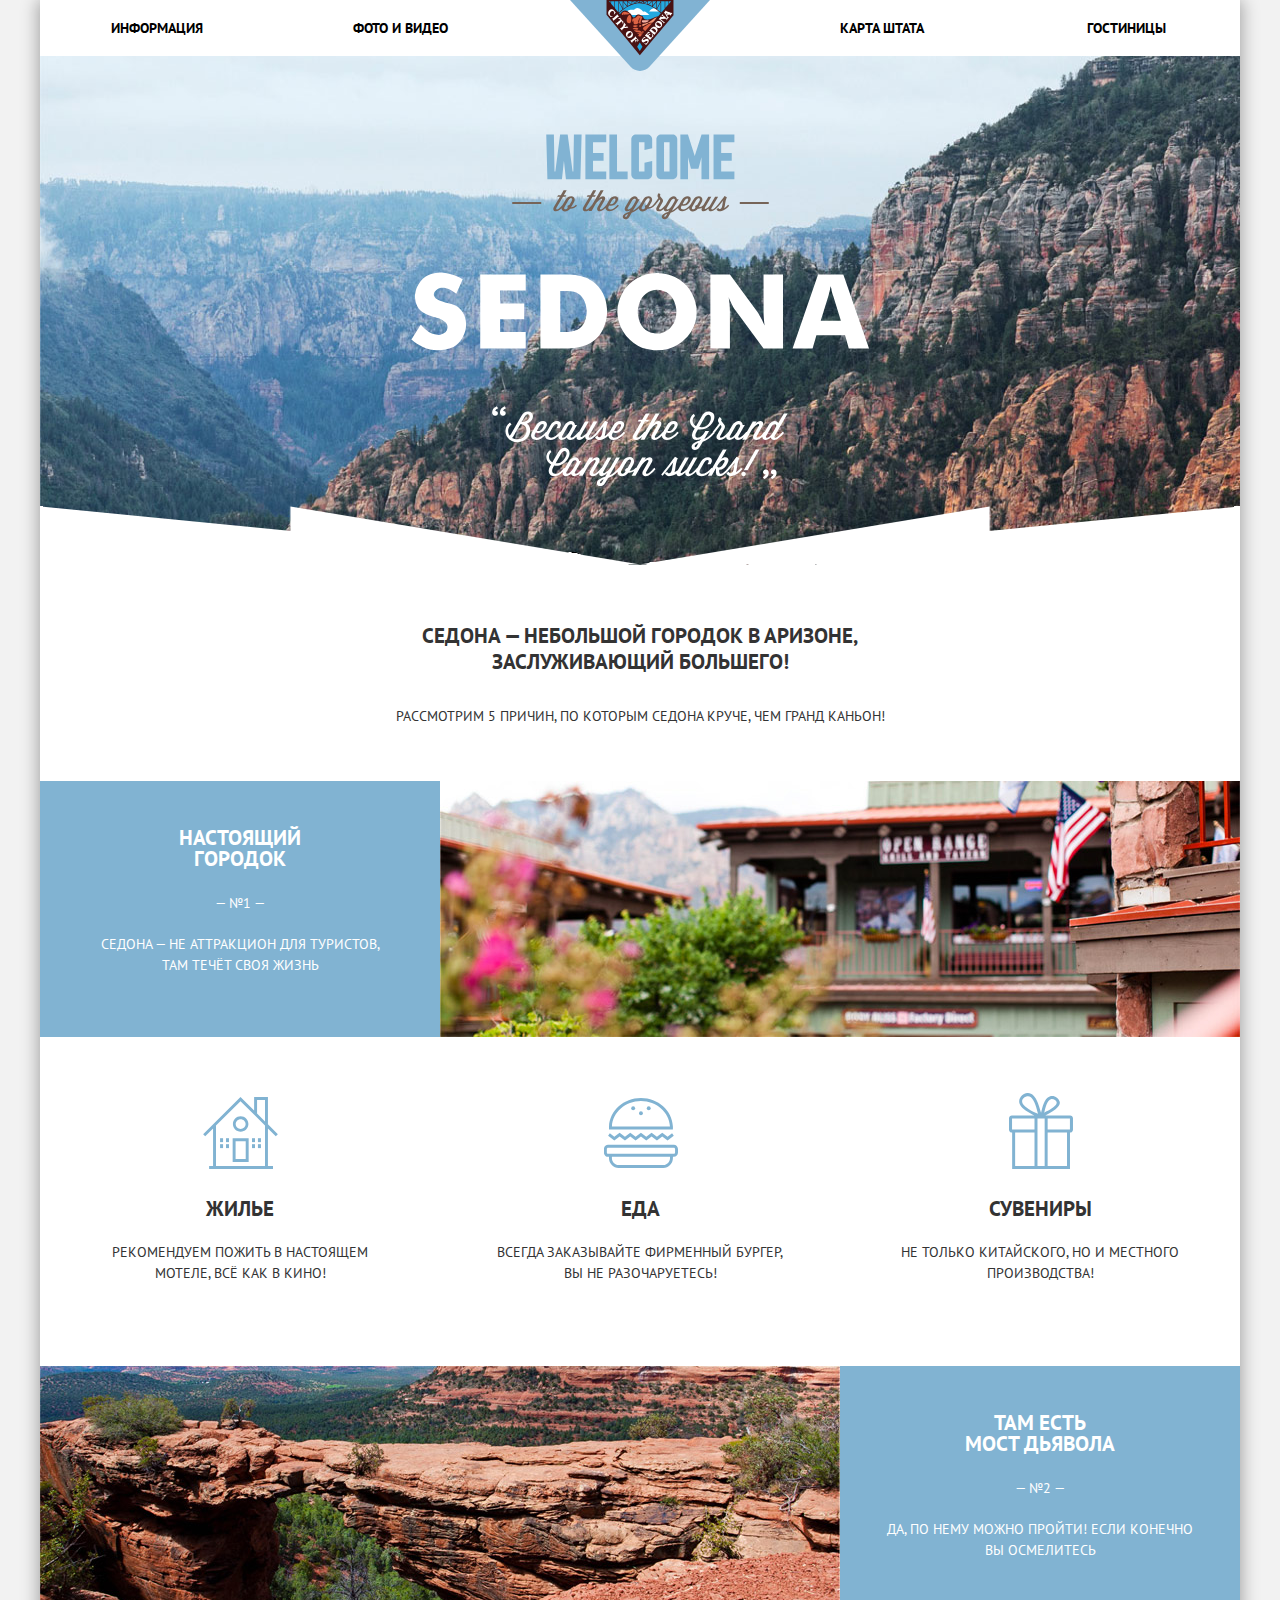
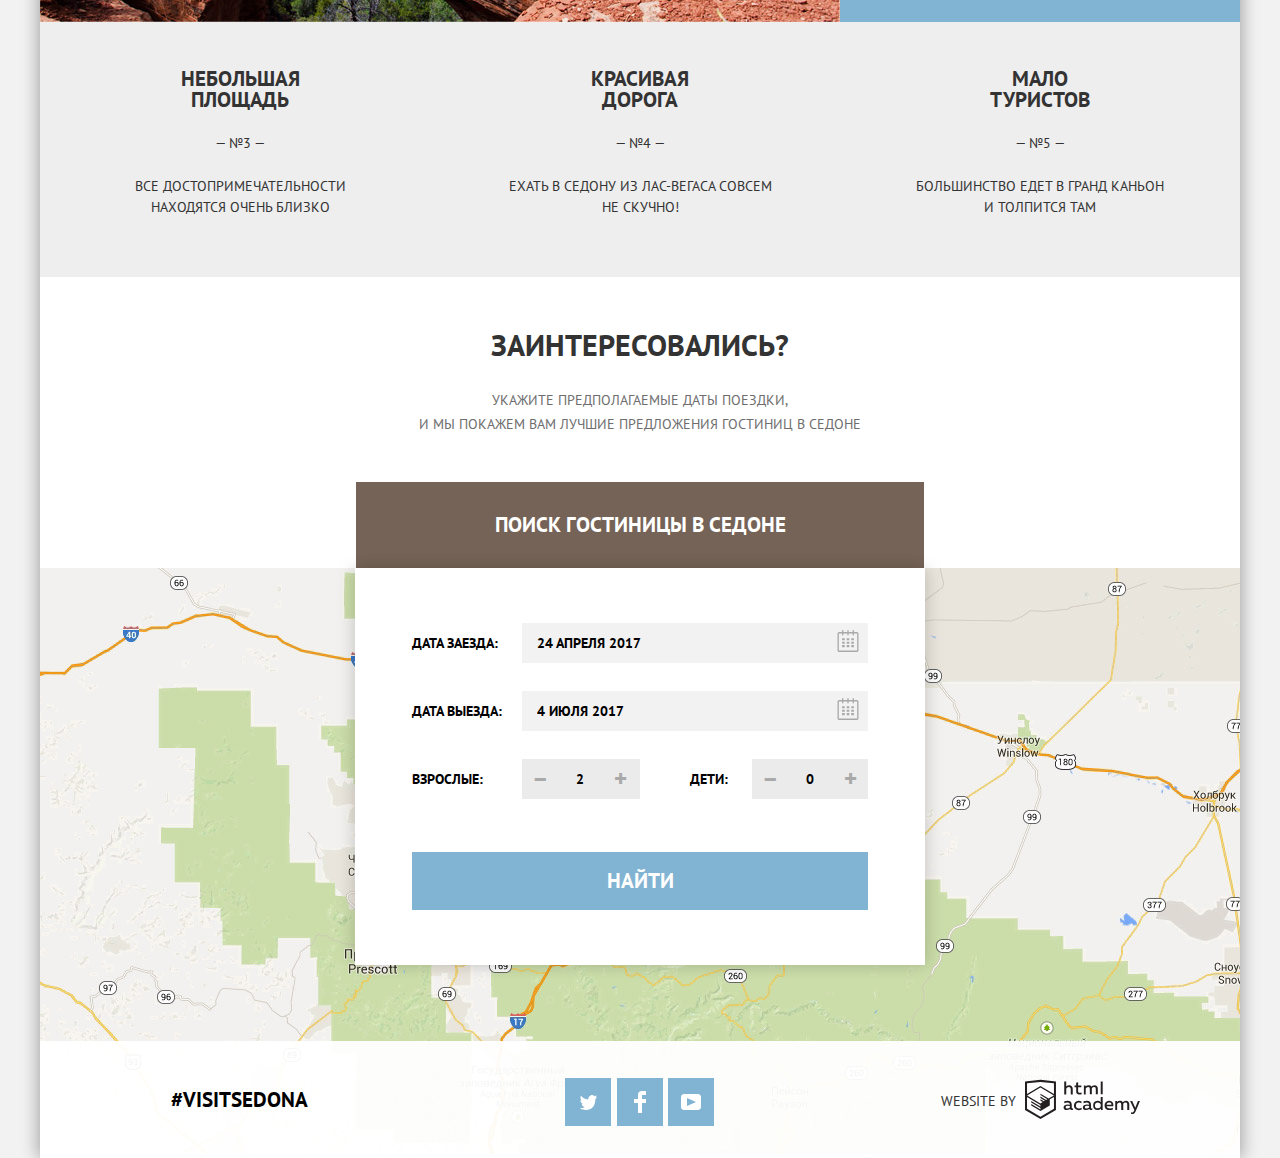
==== commit 00f2123e: "Защита : третья попытка" ====
--- a/index.html
+++ b/index.html
@@ -77,21 +77,21 @@
           </div>
           <div class="advantages-point">
             <div class="advantages-wrapper">
-              <div class="advantages-container">
+              <div class="advantages-container gray">
                 <h3>Небольшая площадь</h3>
                 <p>&#8212; №3 &#8212;</p>
                 <p class="area">Все достопримечательности находятся&nbsp;очень близко</p>
               </div>
             </div>
             <div class="advantages-wrapper">
-              <div class="advantages-container">
+              <div class="advantages-container gray">
                 <h3>Красивая дорога</h3>
                 <p>&#8212; №4 &#8212;</p>
                 <p class="road">Ехать в Седону из Лас-Вегаса совсем не&nbsp;скучно!</p>
               </div>
             </div>
             <div class="advantages-wrapper">
-              <div class="advantages-container">
+              <div class="advantages-container gray">
                 <h3>Мало туристов</h3>
                 <p>&#8212; №5 &#8212;</p>
                 <p class="no-crowd">Большинство едет в Гранд каньон и&nbsp;толпится там</p>
@@ -110,9 +110,9 @@
                 <div class="form-item">
                   <div class="form-item-text">Дата заезда:</div>
                   <label for="search-date-on" class="form-item-label">
-                    <input type="text" value="24 апреля 2017" class="form-item-input" id="search-date-on">
-                    <span class="form-item-ico" aria-label="Иконка календаря">
-                      <svg xmlns="http://www.w3.org/2000/svg" width="21" height="22" viewBox="0 0 21 22">
+                    <input class="form-item-input" type="text" value="24 апреля 2017"  id="search-date-on">
+                    <span class="form-item-ico">
+                      <svg aria-label="Иконка календаря" xmlns="http://www.w3.org/2000/svg" width="21" height="22" viewBox="0 0 21 22">
                         <path d="M19.251 2.025h-2.845V.648c0-.381-.294-.689-.656-.689-.363 0-.656.308-.656.689v1.377h-3.938V.648c0-.381-.294-.689-.655-.689-.363 0-.657.308-.657.689v1.377H5.906V.648c0-.381-.294-.689-.656-.689-.363 0-.657.308-.657.689v1.377H1.75C.784 2.025 0 2.847 0 3.862v16.302C0 21.179.784 22 1.75 22h17.501c.966 0 1.749-.821 1.749-1.836V3.862c0-1.015-.783-1.837-1.749-1.837zm.437 18.139a.448.448 0 0 1-.437.459H1.75a.45.45 0 0 1-.438-.459V3.862a.45.45 0 0 1 .438-.459h2.844v1.378c0 .381.294.689.657.689.362 0 .656-.308.656-.689V3.403h3.938v1.378c0 .381.294.689.657.689.361 0 .655-.308.655-.689V3.403h3.938v1.378c0 .381.293.689.656.689.362 0 .656-.308.656-.689V3.403h2.845c.241 0 .437.206.437.459v16.302z"/>
                         <path d="M4.594 8.225h2.625v2.066H4.594zM4.594 11.668h2.625v2.067H4.594zM4.594 15.112h2.625v2.066H4.594zM9.188 15.112h2.625v2.066H9.188zM9.188 11.668h2.625v2.067H9.188zM9.188 8.225h2.625v2.066H9.188zM13.781 15.112h2.625v2.066h-2.625zM13.781 11.668h2.625v2.067h-2.625zM13.781 8.225h2.625v2.066h-2.625z"/>
                       </svg>
@@ -121,10 +121,10 @@
                 </div>
                 <div class="form-item">
                   <div class="form-item-text">Дата выезда:</div>
-                  <label for="search-date-off" class="form-item-label">
-                    <input type="text" placeholder="4 июля 2017" class="form-item-input" id="search-date-off">
-                    <span class="form-item-ico" aria-label="Иконка календаря">
-                      <svg xmlns="http://www.w3.org/2000/svg" width="21" height="22" viewBox="0 0 21 22">
+                  <label class="form-item-label" for="search-date-off">
+                    <input class="form-item-input" type="text" value="4 июля 2017" id="search-date-off">
+                    <span class="form-item-ico">
+                      <svg aria-label="Иконка календаря" xmlns="http://www.w3.org/2000/svg" width="21" height="22" viewBox="0 0 21 22">
                         <path d="M19.251 2.025h-2.845V.648c0-.381-.294-.689-.656-.689-.363 0-.656.308-.656.689v1.377h-3.938V.648c0-.381-.294-.689-.655-.689-.363 0-.657.308-.657.689v1.377H5.906V.648c0-.381-.294-.689-.656-.689-.363 0-.657.308-.657.689v1.377H1.75C.784 2.025 0 2.847 0 3.862v16.302C0 21.179.784 22 1.75 22h17.501c.966 0 1.749-.821 1.749-1.836V3.862c0-1.015-.783-1.837-1.749-1.837zm.437 18.139a.448.448 0 0 1-.437.459H1.75a.45.45 0 0 1-.438-.459V3.862a.45.45 0 0 1 .438-.459h2.844v1.378c0 .381.294.689.657.689.362 0 .656-.308.656-.689V3.403h3.938v1.378c0 .381.294.689.657.689.361 0 .655-.308.655-.689V3.403h3.938v1.378c0 .381.293.689.656.689.362 0 .656-.308.656-.689V3.403h2.845c.241 0 .437.206.437.459v16.302z"/>
                         <path d="M4.594 8.225h2.625v2.066H4.594zM4.594 11.668h2.625v2.067H4.594zM4.594 15.112h2.625v2.066H4.594zM9.188 15.112h2.625v2.066H9.188zM9.188 11.668h2.625v2.067H9.188zM9.188 8.225h2.625v2.066H9.188zM13.781 15.112h2.625v2.066h-2.625zM13.781 11.668h2.625v2.067h-2.625zM13.781 8.225h2.625v2.066h-2.625z"/>
                       </svg>
@@ -133,24 +133,24 @@
                 </div>
                 <div class="people-wrapper">
                   <div class="form-people">
-                    <div class="form-people-text">Взрослые:</div>
-                    <label class="form-people-label" for="adults">
-                    <button class="btn-minus" type="button" name="button" aria-label="Минус">&#10134;
-                    </button>
-                    <input class="form-people-input" type="text" placeholder="2" id="adults">
-                    <button class="btn-plus" type="button" name="button" aria-label="Плюс">&#10010;
-                    </button>
-                    </label>
+                    <label class="form-people-text" for="adults">Взрослые:</label>
+                    <div class="form-people-label">
+                    <button class="btn-minus" type="button" name="button" aria-label="Уменьшение количества взрослых">–
+                    </button>
+                    <input class="form-people-input" type="text" value="2" id="adults">
+                    <button class="btn-plus" type="button" name="button" aria-label="Увеличение количества взрослых">+
+                    </button>
+                  </div>
                   </div>
                   <div class="form-people">
-                    <div class="form-people-text children">Дети:</div>
-                    <label class="form-people-label" for="children">
-                    <button class="btn-minus" type="button" name="button" aria-label="Минус">&#10134;
-                    </button>
-                    <input class="form-people-input" type="text" placeholder="0" id="children">
-                    <button class="btn-plus" type="button" name="button" aria-label="Плюс">&#10010;
-                    </button>
-                    </label>
+                    <label class="form-people-text children" for="children">Дети:</label>
+                    <div class="form-people-label">
+                    <button class="btn-minus" type="button" name="button" aria-label="Уменьшение количества детей">–
+                    </button>
+                    <input class="form-people-input" type="text" value="0" id="children">
+                    <button class="btn-plus" type="button" name="button" aria-label="Увеличение количества детей">+
+                    </button>
+                  </div>
                   </div>
                 </div>
                 <button class="button" type="submit">Найти</button>
@@ -168,9 +168,7 @@
         <h2 class="visually-hidden">Наши контакты в социальных сетях</h2>
         <div class="footer-wrapper">
           <div class="instagram-container">
-            <p class="instagram">
-              <a href="insta.html">#visitsedona</a>
-            </p>
+            <a class="instagram" href="insta.html">#visitsedona</a>
           </div>
           <div class="footer-social">
             <ul>
--- a/css/style.min.css
+++ b/css/style.min.css
@@ -1 +1 @@
-body{min-width:1200px;margin:0;padding:0 20px;font-weight:400;font-size:14px;line-height:26px;font-family:"PT Sans",Arial,sans-serif;color:#333;text-transform:uppercase;background-color:#f2f2f2}.main{width:1200px;background-color:#fff}a{text-decoration:none}img{max-width:100%;height:auto}.visually-hidden:not(:focus):not(:active),input[type=checkbox].visually-hidden{position:absolute;width:1px;height:1px;margin:-1px;padding:0;overflow:hidden;white-space:nowrap;border:0;clip:rect(0 0 0 0);-webkit-clip-path:inset(100%);clip-path:inset(100%)}.button{font:inherit;vertical-align:middle;text-align:center;color:#fff;text-transform:uppercase;background-color:#81b3d2;border:none}.button:active,.button:focus,.button:hover{background-color:#663d15;outline:0}.container{width:1200px;margin:0 auto;padding:0;background-color:#fff}.shadow{-webkit-box-shadow:5px 0 15px 0 rgba(0,0,0,.2),-5px 0 15px 0 rgba(0,0,0,.2);box-shadow:5px 0 15px 0 rgba(0,0,0,.2),-5px 0 15px 0 rgba(0,0,0,.2)}.header{position:relative;width:1200px;margin:0 auto;padding:0;background-color:#fff}.navigation{display:-webkit-box;display:-ms-flexbox;display:flex;margin:0;padding:0;font-weight:700;font-size:14px;line-height:26px;color:#000;background-color:#ffff}.header-logo{position:absolute;top:0;left:50%;z-index:10;width:140px;height:72px;margin-left:-70px}.site-navigation{display:-webkit-box;display:-ms-flexbox;display:flex;-ms-flex-wrap:wrap;flex-wrap:wrap;max-width:1200px;margin:14px 73px;padding:0;list-style:none}.site-navigation li{-webkit-box-pack:justify;-ms-flex-pack:justify;justify-content:space-between;width:241px;margin:0;padding:0;list-style:none}.site-navigation li:nth-child(2){margin-right:90px}.site-navigation li:last-child,.site-navigation li:nth-child(3){text-align:right}.site-navigation li:first-child,.site-navigation li:nth-child(2){text-align:left}.site-navigation a{display:inline;vertical-align:middle;color:#000}.site-navigation a:focus,.site-navigation a:hover{color:#81b3d2;background-color:#fff}.site-navigation a:active{color:#cacaca;background-color:#fff}.site-navigation-current a[href]{color:#766357}.banner{width:1200px;height:510px;background-color:#5496bd;background-image:url(../img/polygon.png),url(../img/welcome.svg),url(../img/background-photo.jpg);background-repeat:no-repeat;background-position:bottom,center,center;background-size:1200px 59px,459px 353px,1200px 510px}.causes{background-color:#fff}.causes-wrapper{display:-webkit-box;display:-ms-flexbox;display:flex;-webkit-box-orient:vertical;-webkit-box-direction:normal;-ms-flex-direction:column;flex-direction:column;-webkit-box-pack:center;-ms-flex-pack:center;justify-content:center;margin:41px 350px;margin-bottom:38px}.causes h2{text-align:center}.causes p{font-weight:400;font-size:14px;line-height:26px;text-align:center;color:#333;background-color:#fff}.advantages{display:-webkit-box;display:-ms-flexbox;display:flex;-webkit-box-orient:vertical;-webkit-box-direction:normal;-ms-flex-direction:column;flex-direction:column}.advantages-point{display:-webkit-box;display:-ms-flexbox;display:flex;-webkit-box-pack:justify;-ms-flex-pack:justify;justify-content:space-between;width:100%}.blue{padding:0;background-color:#81b3d2}.advantages-wrapper{display:-webkit-box;display:-ms-flexbox;display:flex;-webkit-box-pack:center;-ms-flex-pack:center;justify-content:space-between;width:400px;padding:0}.advantages-wrapper-blue{display:-webkit-box;display:-ms-flexbox;display:flex;-webkit-box-orient:vertical;-webkit-box-direction:normal;-ms-flex-direction:column;flex-direction:column;width:400px;text-align:center;color:#ffff;background-color:#81b3d2}.advantages-sedona-img{flex:1;-webkit-box-flex:1;margin:0;padding:0;list-style:none;-ms-flex:1}.advantages-container{margin:25px 45px;text-align:center}.advantages-container h3{padding:0 78px;font-weight:700;font-size:21px;line-height:21px;text-align:center}.advantages-wrapper-blue h3{margin-top:48px;padding:0 118px;font-weight:700;font-size:21px;line-height:21px;text-align:center;color:#fff}.advantages-container p{margin-top:25px;margin-bottom:0;font-weight:400;font-size:14px;line-height:21px;text-align:center}.advantages-wrapper-blue p{margin-top:5px;padding:0 49px;font-weight:400;font-size:14px;line-height:21px;text-align:center;color:#fff}.advantages-list{padding:115px 10px 57px}.advantages-point:nth-child(2){margin-top:-8px;background-color:#fff}.advantages-list h3{position:relative}.house::before{content:"";position:absolute;bottom:41px;left:105px;width:85px;height:85px;background-image:url(../img/house-icon.svg);background-repeat:no-repeat;background-position:center}.food::before{content:"";position:absolute;bottom:41px;left:105px;width:85px;height:85px;background-image:url(../img/icon-3.svg);background-repeat:no-repeat;background-position:center}.gift::before{content:"";position:absolute;bottom:41px;left:105px;width:85px;height:85px;background-image:url(../img/icon-2.svg);background-repeat:no-repeat;background-position:center}.advantages-point:last-child{margin-top:-7px;padding-bottom:34px;background-color:#eee}.hotel-search-wrapper{position:relative;display:-webkit-box;display:-ms-flexbox;display:flex;-webkit-box-orient:vertical;-webkit-box-direction:normal;-ms-flex-direction:column;flex-direction:column;-webkit-box-pack:center;-ms-flex-pack:center;justify-content:center;margin:52px 315px;margin-bottom:0;background-color:#fff}.hotel-search h2{margin:0;margin-bottom:25px;padding:0;font-weight:700;font-size:30px;line-height:36px;font-family:inherit;text-align:center}.hotel-search p{margin:0;margin-bottom:46px;font-weight:400;font-size:14px;line-height:24px;text-align:center;color:#6e6e6e;background-color:#fff}.search-form{padding:31px 130px;font-weight:700;font-size:21px;line-height:26px;font-family:inherit;color:#fff;text-transform:uppercase;background-color:#766357;border:0}.search-form:focus,.search-form:hover{background-color:#604e43;outline:0;outline-offset:0}.search-form:active{color:#928a85;background-color:#503e33;outline:0;outline-offset:0}@-webkit-keyframes slide-down{0%{-webkit-transform:translateY(-10%);transform:translateY(-10%)}50%{-webkit-transform:translateY(8%);transform:translateY(8%)}65%{-webkit-transform:translateY(-4%);transform:translateY(-4%)}80%{-webkit-transform:translateY(4%);transform:translateY(4%)}95%{-webkit-transform:translateY(-2%);transform:translateY(-2%)}100%{-webkit-transform:translateY(0);transform:translateY(0)}}@keyframes slide-down{0%{-webkit-transform:translateY(-10%);transform:translateY(-10%)}50%{-webkit-transform:translateY(8%);transform:translateY(8%)}65%{-webkit-transform:translateY(-4%);transform:translateY(-4%)}80%{-webkit-transform:translateY(4%);transform:translateY(4%)}95%{-webkit-transform:translateY(-2%);transform:translateY(-2%)}100%{-webkit-transform:translateY(0);transform:translateY(0)}}.modal{z-index:8;width:572px;margin-left:-286px;color:#000;background-color:#fff;background-position:0 0}.modal-form{position:absolute;top:100%;left:50%;-webkit-animation:slide-down 2s;animation:slide-down 2s}.modal-hidden{display:none}.hotelsearch-form{display:-webkit-box;display:-ms-flexbox;display:flex;-webkit-box-orient:vertical;-webkit-box-direction:normal;-ms-flex-direction:column;flex-direction:column;margin:54px 58px}.form-item{display:-webkit-box;display:-ms-flexbox;display:flex;margin-bottom:28px}.form-item-text,.form-people-text{width:110px;padding-top:7px;font-weight:700;font-size:14px;line-height:26px;font-family:inherit;text-align:left;text-transform:uppercase}.form-item-label{display:-webkit-box;display:-ms-flexbox;display:flex;flex:1;-webkit-box-flex:1;background-color:#f2f2f2;-ms-flex:1}.form-item-input{flex:1;-webkit-box-flex:1;padding-top:7px;padding-bottom:7px;padding-left:15px;font-weight:700;font-size:14px;line-height:26px;font-family:inherit;color:#000;text-transform:uppercase;background-color:#f2f2f2;border:none;-ms-flex:1}.form-item-label :hover{background-color:#ebebeb}.form-item-label input:active,.form-item-label input:focus{background-color:#fff;border:none;outline:1px solid #ccc}.form-item-ico svg{width:40px;margin:0;padding-top:7px;padding-right:0;padding-bottom:0;fill:#a9a9a9}.form-item-ico svg:focus path,.form-item-ico svg:hover path{fill:#505050}.form-item-ico svg:active path{fill:#81b3d2}.people-wrapper{display:-webkit-box;display:-ms-flexbox;display:flex;-webkit-box-pack:justify;-ms-flex-pack:justify;justify-content:space-between}.form-people{display:-webkit-box;display:-ms-flexbox;display:flex;width:50%;margin-bottom:53px}.form-people-text{width:110px}.children{width:65px;margin-left:50px}.form-people-label{display:-webkit-box;display:-ms-flexbox;display:flex;flex:1;-webkit-box-flex:1;background-color:#ebebeb;-ms-flex:1}.btn-minus,.btn-plus{width:38px;height:38px;color:#a9a9a9;background-color:#ebebeb;border:0}.btn-minus:focus,.btn-minus:hover,.btn-plus:focus,.btn-plus:hover{color:#000}.btn-minus:active,.btn-plus:active{color:#81b3d2;outline:0}.form-people-input{width:38px;height:38px;font-weight:700;font-size:14px;line-height:26px;font-family:inherit;text-align:center;color:#000;background-color:#ebebeb;border:none}.form-people-input :hover{background-color:#ebebeb}.form-people-input :active,.form-people-input :focus{background-color:#fff;border:none;outline:1px solid #ccc}.hotelsearch-form .button{display:block;width:100%;margin-right:0;padding:16px 200px;font-weight:700;font-size:21px;line-height:26px;font-family:inherit}.hotelsearch-form .button:focus,.hotelsearch-form .button:hover{background-color:#669ec0}.hotelsearch-form .button:active{color:#94b9d2;background-color:#5496bd}.services{display:-webkit-box;display:-ms-flexbox;display:flex;-webkit-box-pack:justify;-ms-flex-pack:justify;justify-content:space-between;width:1200px;font-weight:400px;font-size:14px;line-height:21px;font-family:inherit;color:#fff;background-color:#f2f2f2;background-image:url(../img/filter-background.jpg);background-repeat:no-repeat;background-position:top center}.filter{display:-webkit-box;display:-ms-flexbox;display:flex;-webkit-box-pack:justify;-ms-flex-pack:justify;justify-content:space-between;width:100%;margin:28px 73px 8px 73px}.filter-wrapper{display:-webkit-box;display:-ms-flexbox;display:flex}.filter fieldset{margin:0;padding:0;border:none}.filter fieldset:first-child{margin-right:117px}.filter legend{margin-bottom:26px;font-weight:700;font-size:16px;line-height:21px}.filter ul{margin:0;padding:0;list-style:none;font-size:14px;line-height:21px}.filter-option{margin-bottom:25px;padding-left:40px}.filter-option label{position:relative;display:block;cursor:pointer;-webkit-user-select:none;-moz-user-select:none;-ms-user-select:none;user-select:none}.filter-input-checkbox+label:before{content:"";position:absolute;top:0;left:-42px;width:22px;height:19px;border:2px solid #fff;border-radius:3px}.filter-input-checkbox:checked+label:after{content:"";position:absolute;top:0;left:-41px;width:30px;height:30px;background-image:url(../img/checkbox-on.svg);background-repeat:no-repeat;background-position:0 0}.filter-input-checkbox:focus+label,.filter-input-checkbox:hover+label{outline:1px solid #ccc}.filter-input-checkbox:disabled+label:before{border:3px solid #6a6a6a}.filter-input-checkbox:checked:disabled+label:after{background-image:url(../img/checkbox-on-disabled.svg);background-repeat:no-repeat;background-position:0 0}.filter-range{width:318px;margin:0;color:#fff;text-transform:uppercase}.filter-range-title{margin-bottom:9px;font-weight:600;font-size:16px;line-height:21px}.price-controls{position:relative;height:32px;margin-bottom:20px;font-size:0;border:2px solid #fff;border-radius:2px}.price-controls::after{content:"";position:absolute;top:50%;left:50%;width:2px;height:22px;background:#fff;-webkit-transform:translate(-50%,-50%);transform:translate(-50%,-50%)}.price-controls label{display:inline-block;font-size:14px;line-height:38px;vertical-align:top;cursor:pointer}.price-controls .max-price,.price-controls .min-price{width:90px;padding-left:63px}.price-controls input{width:50px;margin:0;font:inherit;vertical-align:center;color:inherit;background:0 0;border:none}.range-controls{position:relative;margin-bottom:30px}.range-controls .scale{height:2px;background:rgba(255,255,255,.3)}.range-controls .bar{width:80%;height:2px;background:#fff}.range-toggle{position:absolute;top:-9px;width:4px;height:4px;background:#ababab;border:8px solid #fff;border-radius:50%;-webkit-box-shadow:0 2px 1px 0 rgba(0,1,1,.2);box-shadow:0 2px 1px 0 rgba(0,1,1,.2);cursor:pointer}.range-toggle:hover{background:#1c4f80}.range-toggle-min{left:0}.range-toggle-max{left:80%}.btn-transparent{display:block;margin:0 83px;padding:7px 35px;font-size:14px;line-height:20px;color:#fff;text-transform:uppercase;background:0 0;border:2px solid #fff;border-radius:2px;cursor:pointer}.btn-transparent:hover{color:#000;background:#fff}.search-result-container{display:-webkit-box;display:-ms-flexbox;display:flex;-webkit-box-pack:justify;-ms-flex-pack:justify;justify-content:space-between;margin:31px 73px;padding:0}.search-wrapper{display:-webkit-box;display:-ms-flexbox;display:flex;-webkit-box-pack:justify;-ms-flex-pack:justify;justify-content:space-between}.search-result{margin-right:48px;font-weight:700;font-size:21px;color:#000}.sorting{display:-webkit-box;display:-ms-flexbox;display:flex;-webkit-box-pack:justify;-ms-flex-pack:justify;justify-content:space-between;margin-right:38px;padding-top:5px;font-weight:400;font-size:12px;line-height:18px;font-family:inherit;vertical-align:bottom}.sorting-result{display:-webkit-box;display:-ms-flexbox;display:flex}.sorting-result a{display:inline-block;margin-right:33px;padding:0;padding-top:5px;font-weight:400;font-size:12px;line-height:18px;font-family:inherit;vertical-align:bottom;color:#bcbcbc;border-bottom:1px dotted #bcbcbc}.sorting-result a:focus,.sorting-result a:hover{color:#b3d1e4;border-bottom:1px dotted #b3d1e4}.sorting-result a:active{color:#000;border-bottom:0}.pointer-up{margin-right:7px}.pointer-down:focus polyline,.pointer-down:hover polyline,.pointer-up:focus polygon,.pointer-up:hover polygon{fill:#231f20}.pointer-down:active polyline,.pointer-up:active polygon{border-bottom:0;fill:#81b3d2}.hotels-result{display:-webkit-box;display:-ms-flexbox;display:flex;-webkit-box-orient:vertical;-webkit-box-direction:normal;-ms-flex-direction:column;flex-direction:column;margin:0;padding:0;background-color:#fff}.hotels-result:last-child{border-bottom:1px solid #e5e5e5}.hotels{display:-webkit-box;display:-ms-flexbox;display:flex;-webkit-box-pack:justify;-ms-flex-pack:justify;justify-content:space-between;padding:30px 67px 29px 73px;border-top:1px solid #e5e5e5}.hotel-container{display:-webkit-box;display:-ms-flexbox;display:flex;-webkit-box-pack:justify;-ms-flex-pack:justify;justify-content:space-between}.hotel-wrapper-1{display:-webkit-box;display:-ms-flexbox;display:flex;-webkit-box-orient:vertical;-webkit-box-direction:normal;-ms-flex-direction:column;flex-direction:column;-webkit-box-pack:justify;-ms-flex-pack:justify;justify-content:space-between}.hotel-image{width:135px;height:90px;margin-right:29px}.hotel-wrapper-2{display:-webkit-box;display:-ms-flexbox;display:flex;-webkit-box-orient:vertical;-webkit-box-direction:normal;-ms-flex-direction:column;flex-direction:column;-webkit-box-pack:justify;-ms-flex-pack:justify;justify-content:space-between}.score{margin:0;padding:3px 13px 3px 16px;font-weight:400;font-size:14px;line-height:21px;color:#666;background-color:#f2f2f2}.star-rating{display:-webkit-box;display:-ms-flexbox;display:flex;-webkit-box-pack:end;-ms-flex-pack:end;justify-content:flex-end}.star-rating img{margin:0 2px}.hotel-name{margin:0;padding:0;font-weight:700;font-size:21px;line-height:26px;color:#000}.hotel-name :focus,.hotel-name :hover{color:#b3d1e4}.hotel-name :active{color:#b7b7b7}.hotels h2{margin:0;margin-top:-5px;margin-left:3px;padding:0;font-weight:700;font-size:21px;line-height:26px;color:#000}.hotels p{margin:0;padding:0;font-weight:400;font-size:14px;line-height:21px;color:#5c5c5c}.table-1{width:260px}.table-1 td{padding-top:5px;text-align:left}.booked-hotel,.booked-hotel-info{display:inline-block;margin-top:6px;padding:1px 17px;font-weight:700;vertical-align:middle;text-transform:uppercase}.booked-hotel-info{color:#fff;background-color:#81b3d2;border:none}.booked-hotel-info:focus,.booked-hotel-info:hover{color:#fff;background-color:#669ec0}.booked-hotel-info:active{color:#88b6d1;background-color:#5496bd}.booked-hotel{vertical-align:middle;color:#fff;text-transform:uppercase;background-color:#766357;border:none}.booked-hotel:focus,.booked-hotel:hover{color:#fff;background-color:#604e43}.booked-hotel:active{color:#857871;background-color:#503e33}.hotels-price,.hotels-type{display:inline-block}.map{position:relative;min-height:570px;margin:0;margin-bottom:-111px;padding:0;background:#cacaca url(../img/map.jpg) no-repeat}.map iframe{border:none}.inner-footer,.main-footer{position:relative;width:1200px;margin:0 auto;padding:0;background-color:rgba(255,255,255,.9);background-repeat:repeat;background-position:0 0}.main-footer{position:relative}.footer-wrapper{display:-webkit-box;display:-ms-flexbox;display:flex;-webkit-box-pack:justify;-ms-flex-pack:justify;justify-content:space-between;margin:0;padding:34px 0;padding-bottom:30px}.main-footer .footer-wrapper{background-color:rgba(255,255,255,.5)}.inner-footer .footer-wrapper{padding:36px 0;padding-bottom:30px}.instagram-container{display:-webkit-box;display:-ms-flexbox;display:flex;-webkit-box-pack:center;-ms-flex-pack:center;justify-content:center;width:33.3%;margin:0;margin-left:auto;vertical-align:middle}.instagram a{font-weight:700;font-size:21px;line-height:26px;color:#000}.social-button{display:-webkit-box;display:-ms-flexbox;display:flex;-webkit-box-pack:center;-ms-flex-pack:center;justify-content:center;-webkit-box-align:center;-ms-flex-align:center;align-items:center;width:48px;height:48px;color:#fff;background-color:#81b3d2}.social-button:focus,.social-button:hover{background-color:#669ec0}.social-button:active{background-color:#5496bd}.social-button path:active{background-color:#5496bd;fill:#88b6d1}.footer-social{width:33.3%}.footer-social ul{display:-webkit-box;display:-ms-flexbox;display:flex;-ms-flex-wrap:wrap;flex-wrap:wrap;-webkit-box-pack:justify;-ms-flex-pack:justify;justify-content:space-between;width:153px;margin:0 auto;padding:0;list-style:none}.copyright{display:-webkit-box;display:-ms-flexbox;display:flex;-webkit-box-pack:center;-ms-flex-pack:center;justify-content:center;width:33.3%;height:50px;margin:0;font-weight:400;font-size:14px;line-height:26px;color:#333}.copyright:focus path,.copyright:hover path{fill:#a8cbe0}.copyright:active path{fill:#bdbbbc}.copyright p{display:block;margin:0;margin-right:9px;padding:0;padding-top:9px;list-style:none}
+body{min-width:1200px;margin:0 auto;padding:0;font-weight:400;font-size:14px;line-height:26px;font-family:"PT Sans",Arial,sans-serif;color:#333;text-transform:uppercase;background-color:#f2f2f2}.main{width:1200px;background-color:#fff}a{text-decoration:none}img{max-width:100%;height:auto}.visually-hidden:not(:focus):not(:active),input[type=checkbox].visually-hidden{position:absolute;width:1px;height:1px;margin:-1px;padding:0;overflow:hidden;white-space:nowrap;border:0;clip:rect(0 0 0 0);-webkit-clip-path:inset(100%);clip-path:inset(100%)}.button{font:inherit;vertical-align:middle;text-align:center;color:#fff;text-transform:uppercase;background-color:#81b3d2;border:none}.button:active,.button:focus,.button:hover{background-color:#663d15;outline:0}.container{width:1200px;margin:0 auto;padding:0;background-color:#fff}.shadow{-webkit-box-shadow:5px 0 15px 0 rgba(0,0,0,.2),-5px 0 15px 0 rgba(0,0,0,.2);box-shadow:5px 0 15px 0 rgba(0,0,0,.2),-5px 0 15px 0 rgba(0,0,0,.2)}.header{position:relative;width:1200px;margin:0 auto;padding:0;background-color:#fff}.navigation{display:-webkit-box;display:-ms-flexbox;display:flex;margin:0;padding:0;font-weight:700;font-size:14px;line-height:26px;color:#000;background-color:#ffff}.header-logo{position:absolute;top:0;left:50%;z-index:10;width:140px;height:72px;margin-left:-70px}.site-navigation{display:-webkit-box;display:-ms-flexbox;display:flex;-ms-flex-wrap:wrap;flex-wrap:wrap;max-width:1200px;margin:13px 74px 15px 71px;padding:0;list-style:none}.site-navigation li{-webkit-box-pack:justify;-ms-flex-pack:justify;justify-content:space-between;width:242px;margin:0;padding:0;list-style:none}.site-navigation li:nth-child(2){margin-right:87px}.site-navigation li:last-child,.site-navigation li:nth-child(3){text-align:right}.site-navigation li:first-child,.site-navigation li:nth-child(2){text-align:left}.site-navigation a{display:inline;vertical-align:middle;color:#000}.site-navigation a:focus,.site-navigation a:hover{color:#81b3d2;background-color:#fff}.site-navigation a:active{color:#cacaca;background-color:#fff}.site-navigation-current a[href]{color:#766357}.banner{width:1200px;height:509px;background-color:#5496bd;background-image:url(../img/polygon.png),url(../img/welcome.svg),url(../img/background-photo.jpg);background-repeat:no-repeat;background-position:bottom,center,center;background-size:1200px 59px,459px 353px,1200px 509px}.causes{background-color:#fff}.causes-wrapper{display:-webkit-box;display:-ms-flexbox;display:flex;-webkit-box-orient:vertical;-webkit-box-direction:normal;-ms-flex-direction:column;flex-direction:column;-webkit-box-pack:center;-ms-flex-pack:center;justify-content:center;margin:41px 350px;margin-bottom:38px}.causes h2{text-align:center}.causes p{font-weight:400;font-size:14px;line-height:26px;text-align:center;color:#333;margin-top:11px;background-color:#fff}.advantages{display:-webkit-box;display:-ms-flexbox;display:flex;-webkit-box-orient:vertical;-webkit-box-direction:normal;-ms-flex-direction:column;flex-direction:column}.advantages-point{display:-webkit-box;display:-ms-flexbox;display:flex;-webkit-box-pack:justify;-ms-flex-pack:justify;justify-content:space-between;width:100%}.blue{padding:0;background-color:#81b3d2}.advantages-wrapper{display:-webkit-box;display:-ms-flexbox;display:flex;-webkit-box-pack:center;-ms-flex-pack:center;justify-content:space-between;width:400px;padding:0}.advantages-wrapper-blue{display:-webkit-box;display:-ms-flexbox;display:flex;-webkit-box-orient:vertical;-webkit-box-direction:normal;-ms-flex-direction:column;flex-direction:column;width:400px;-webkit-box-sizing:border-box;box-sizing:border-box;text-align:center;color:#ffff;padding:25px 45px;background-color:#81b3d2}.advantages-sedona-img{flex:1;-webkit-box-flex:1;margin:0;padding:0;list-style:none;-ms-flex:1}.advantages-container{margin:25px 45px;text-align:center}.advantages-container h3{padding:0 78px;font-weight:700;font-size:21px;line-height:21px;text-align:center}.advantages-wrapper-blue h3{padding:0 78px;font-weight:700;font-size:21px;line-height:21px;text-align:center;color:#fff}.advantages-container p{margin-top:23px;margin-bottom:1px;font-weight:400;font-size:14px;line-height:21px;text-align:center}.advantages-wrapper-blue p{margin-top:3px;margin-bottom:17px;font-weight:400;font-size:14px;line-height:21px;text-align:center;color:#fff}.advantages-list{padding:115px 10px 56px}.advantages-point:nth-child(2){margin-top:-8px;background-color:#fff}.advantages-list h3{position:relative}.house::before{content:"";position:absolute;bottom:44px;left:103px;width:85px;height:85px;background-image:url(../img/house-icon.svg);background-repeat:no-repeat;background-position:center}.food::before{content:"";position:absolute;bottom:44px;left:103px;width:85px;height:85px;background-image:url(../img/icon-3.svg);background-repeat:no-repeat;background-position:center}.gift::before{content:"";position:absolute;bottom:46px;left:103px;width:85px;height:85px;background-image:url(../img/icon-2.svg);background-repeat:no-repeat;background-position:center}.advantages-point:last-child{margin-top:-8px;padding-bottom:0;background-color:#eee}.gray p:last-child{margin:0;padding:0;margin-top:22px;margin-bottom:34px}.hotel-search-wrapper{position:relative;display:-webkit-box;display:-ms-flexbox;display:flex;-webkit-box-orient:vertical;-webkit-box-direction:normal;-ms-flex-direction:column;flex-direction:column;-webkit-box-pack:center;-ms-flex-pack:center;justify-content:center;margin:50px 316px;margin-bottom:0;background-color:#fff}.hotel-search h2{margin:0;margin-bottom:25px;padding:0;font-weight:700;font-size:30px;line-height:36px;font-family:inherit;text-align:center}.hotel-search p{margin:0;margin-bottom:46px;font-weight:400;font-size:14px;line-height:24px;text-align:center;color:#6e6e6e;background-color:#fff}.search-form{padding:30px 130px;font-weight:700;font-size:21px;line-height:26px;font-family:inherit;color:#fff;text-transform:uppercase;background-color:#766357;border:0}.search-form:focus,.search-form:hover{background-color:#604e43;outline:0;outline-offset:0}.search-form:active{color:#928a85;background-color:#503e33;outline:0;outline-offset:0}@-webkit-keyframes slide-down{0%{-webkit-transform:translateY(-10%);transform:translateY(-10%)}50%{-webkit-transform:translateY(8%);transform:translateY(8%)}65%{-webkit-transform:translateY(-4%);transform:translateY(-4%)}80%{-webkit-transform:translateY(4%);transform:translateY(4%)}95%{-webkit-transform:translateY(-2%);transform:translateY(-2%)}100%{-webkit-transform:translateY(0);transform:translateY(0)}}@keyframes slide-down{0%{-webkit-transform:translateY(-10%);transform:translateY(-10%)}50%{-webkit-transform:translateY(8%);transform:translateY(8%)}65%{-webkit-transform:translateY(-4%);transform:translateY(-4%)}80%{-webkit-transform:translateY(4%);transform:translateY(4%)}95%{-webkit-transform:translateY(-2%);transform:translateY(-2%)}100%{-webkit-transform:translateY(0);transform:translateY(0)}}.modal{z-index:8;width:570px;margin-left:-285px;color:#000;background-color:#fff;-webkit-box-shadow:5px 0 15px 0 rgba(0,0,0,.1),-5px 0 15px 0 rgba(0,0,0,.1);box-shadow:5px 0 15px 0 rgba(0,0,0,.1),-5px 0 15px 0 rgba(0,0,0,.1);background-position:0 0}.modal-form{position:absolute;top:100%;left:50%;-webkit-animation:slide-down 2s;animation:slide-down 2s}.modal-hidden{display:none}.hotelsearch-form{display:-webkit-box;display:-ms-flexbox;display:flex;-webkit-box-orient:vertical;-webkit-box-direction:normal;-ms-flex-direction:column;flex-direction:column;margin:55px 57px}.form-item{display:-webkit-box;display:-ms-flexbox;display:flex;margin-bottom:28px}.form-item-text,.form-people-text{width:110px;padding-top:7px;font-weight:700;font-size:14px;line-height:26px;font-family:inherit;text-align:left;text-transform:uppercase}.form-item-label{display:-webkit-box;display:-ms-flexbox;display:flex;flex:1;-webkit-box-flex:1;background-color:#f2f2f2;-ms-flex:1}.form-item-input{flex:1;-webkit-box-flex:1;padding-top:7px;padding-bottom:7px;padding-left:15px;font-weight:700;font-size:14px;line-height:26px;font-family:inherit;color:#000;text-transform:uppercase;background-color:#f2f2f2;border:none;-ms-flex:1}.form-item-label :hover{background-color:#ebebeb}.form-item-label input:active,.form-item-label input:focus{background-color:#fff;border:none;outline:1px solid #ccc}.form-item-ico svg{width:40px;margin:0;padding-top:7px;padding-right:0;padding-bottom:0;fill:#a9a9a9}.form-item-ico svg:focus path,.form-item-ico svg:hover path{fill:#505050}.form-item-ico svg:active path{fill:#81b3d2}.people-wrapper{display:-webkit-box;display:-ms-flexbox;display:flex;-webkit-box-pack:justify;-ms-flex-pack:justify;justify-content:space-between}.form-people{display:-webkit-box;display:-ms-flexbox;display:flex;width:50%;margin-bottom:53px}.form-people-text{width:110px}.children{width:65px;margin-left:50px}.form-people-label{display:-webkit-box;display:-ms-flexbox;display:flex;flex:1;-webkit-box-flex:1;background-color:#ebebeb;-ms-flex:1}.btn-minus,.btn-plus{width:36px;height:38px;color:#a9a9a9;font-size:25px;font-weight:700;-webkit-box-align:center;-ms-flex-align:center;align-items:center;background-color:#ebebeb;border:0;outline:0}.btn-minus:focus,.btn-minus:hover,.btn-plus:focus,.btn-plus:hover{color:#000;outline:1px solid #a9a9a9}.btn-minus:active,.btn-plus:active{color:#81b3d2;outline:0}.form-people-input{width:38px;height:38px;margin:0 1px;font-weight:700;font-size:14px;line-height:26px;font-family:inherit;text-align:center;color:#000;background-color:#ebebeb;border:none}.form-people-input:hover{background-color:#ebebeb}.form-people-input:active,.form-people-input:focus{background-color:#fff;border:none;outline:1px solid #ccc}.hotelsearch-form .button{display:block;width:100%;margin-right:0;padding:16px 195px;font-weight:700;font-size:21px;line-height:26px;font-family:inherit}.hotelsearch-form .button:focus,.hotelsearch-form .button:hover{background-color:#669ec0}.hotelsearch-form .button:active{color:#94b9d2;background-color:#5496bd}.services{display:-webkit-box;display:-ms-flexbox;display:flex;-webkit-box-pack:justify;-ms-flex-pack:justify;justify-content:space-between;width:1200px;font-weight:400px;font-size:14px;line-height:21px;font-family:inherit;color:#fff;background-color:#f2f2f2;background-image:url(../img/filter-background.jpg);background-repeat:no-repeat;background-position:top center}.filter{display:-webkit-box;display:-ms-flexbox;display:flex;-webkit-box-pack:justify;-ms-flex-pack:justify;justify-content:space-between;width:100%;margin:27px 71px 6px 72px}.filter-wrapper{display:-webkit-box;display:-ms-flexbox;display:flex}.filter fieldset{margin:0;padding:0;border:none}.filter fieldset:first-child{margin-right:118px}.filter legend{margin-bottom:25px;font-weight:700;font-size:16px;line-height:21px}.filter ul{margin:0;padding:0;list-style:none;font-size:14px;line-height:21px}.filter-option{margin-bottom:25px;padding-left:41px}.filter-option label{position:relative;display:block;cursor:pointer;-webkit-user-select:none;-moz-user-select:none;-ms-user-select:none;user-select:none}.filter-input-checkbox+label:before{content:"";position:absolute;bottom:-1px;left:-42px;width:21px;height:20px;border:2px solid #fff;border-radius:3px}.filter-input-checkbox:checked+label:after{content:"";position:absolute;top:-1px;left:-41px;width:30px;height:30px;background-image:url(../img/checkbox-on.svg);background-repeat:no-repeat;background-position:0 0}.filter-input-checkbox:focus+label,.filter-input-checkbox:hover+label{outline:1px solid #ccc}.filter-input-checkbox:disabled+label:before{border:3px solid #6a6a6a;opacity:.7}.filter-input-checkbox:checked:disabled+label:after{background-image:url(../img/checkbox-on-disabled.svg);background-repeat:no-repeat;background-position:0 0;opacity:.7}.filter-range{width:318px;margin:0;color:#fff;text-transform:uppercase}.filter-range-title{margin-bottom:9px;font-weight:600;font-size:16px;line-height:21px}.price-controls{position:relative;height:32px;margin-bottom:20px;font-size:0;border:2px solid #fff;border-radius:2px}.price-controls::after{content:"";position:absolute;top:50%;left:50%;width:2px;height:22px;background:#fff;-webkit-transform:translate(-50%,-50%);transform:translate(-50%,-50%)}.price-controls label{display:inline-block;font-size:14px;line-height:38px;vertical-align:top;cursor:pointer}.price-controls .max-price,.price-controls .min-price{width:88px;padding-left:62px}.price-controls input{width:50px;margin:0;font:inherit;vertical-align:center;color:inherit;line-height:21px;background:0 0;border:none;overflow:visible}.range-controls{position:relative;margin-bottom:32px}.range-controls .scale{height:2px;background:rgba(255,255,255,.3)}.range-controls .bar{width:80%;height:2px;background:#fff}.range-toggle{position:absolute;top:-9px;width:4px;height:4px;background:#ababab;border:8px solid #fff;border-radius:50%;-webkit-box-shadow:0 2px 1px 0 rgba(0,1,1,.2);box-shadow:0 2px 1px 0 rgba(0,1,1,.2);cursor:pointer}.range-toggle:hover{background:#1c4f80}.range-toggle-min{left:0}.range-toggle-max{left:80%}.btn-transparent{display:block;margin:0 83px;padding:7px 35px;font-size:14px;line-height:20px;color:#fff;text-transform:uppercase;background:0 0;border:2px solid #fff;border-radius:2px;cursor:pointer}.btn-transparent:hover{color:#000;background:#fff}.search-result-container{display:-webkit-box;display:-ms-flexbox;display:flex;-webkit-box-pack:justify;-ms-flex-pack:justify;justify-content:space-between;padding:30px 73px}.search-wrapper{display:-webkit-box;display:-ms-flexbox;display:flex;-webkit-box-pack:justify;-ms-flex-pack:justify;justify-content:space-between}.search-result{display:-webkit-box;display:-ms-flexbox;display:flex;margin-right:48px;font-weight:700;font-size:21px;color:#000}.sorting{display:-webkit-box;display:-ms-flexbox;display:flex;-webkit-box-pack:justify;-ms-flex-pack:justify;justify-content:space-between;margin-right:38px;padding-top:5px;font-weight:400;font-size:12px;line-height:18px;font-family:inherit;vertical-align:bottom}.sorting-result{display:-webkit-box;display:-ms-flexbox;display:flex}.sorting-result a{display:inline-block;margin-right:33px;padding:0;padding-top:5px;font-weight:400;font-size:12px;line-height:18px;font-family:inherit;vertical-align:bottom;color:#bcbcbc;border-bottom:1px dotted #bcbcbc}.sorting-result a:focus,.sorting-result a:hover{color:#b3d1e4;border-bottom:1px dotted #b3d1e4}.sorting-result a:active{color:#000;border-bottom:0}.pointer-up{margin-right:7px}.pointer-down:focus polyline,.pointer-down:hover polyline,.pointer-up:focus polygon,.pointer-up:hover polygon{fill:#231f20}.pointer-down:active polyline,.pointer-up:active polygon{border-bottom:0;fill:#81b3d2}.hotels-result{display:-webkit-box;display:-ms-flexbox;display:flex;-webkit-box-orient:vertical;-webkit-box-direction:normal;-ms-flex-direction:column;flex-direction:column;margin:0;padding:0;background-color:#fff}.hotels-result:last-child{border-bottom:1px solid #e5e5e5}.hotels{display:-webkit-box;display:-ms-flexbox;display:flex;-webkit-box-pack:justify;-ms-flex-pack:justify;justify-content:space-between;padding:30px 69px 27px 73px;border-top:1px solid #e5e5e5}.hotel-container{display:-webkit-box;display:-ms-flexbox;display:flex;-webkit-box-pack:justify;-ms-flex-pack:justify;justify-content:space-between}.hotel-wrapper-1{display:-webkit-box;display:-ms-flexbox;display:flex;-webkit-box-orient:vertical;-webkit-box-direction:normal;-ms-flex-direction:column;flex-direction:column;-webkit-box-pack:justify;-ms-flex-pack:justify;justify-content:space-between}.hotel-image{width:135px;height:90px;margin-right:27px}.hotel-wrapper-2{display:-webkit-box;display:-ms-flexbox;display:flex;-webkit-box-orient:vertical;-webkit-box-direction:normal;-ms-flex-direction:column;flex-direction:column;-webkit-box-pack:justify;-ms-flex-pack:justify;justify-content:space-between}.score{margin:2px 4px;padding:3px 11px 3px 16px;font-weight:400;font-size:14px;line-height:21px;color:#666;background-color:#f2f2f2}.star-rating{display:-webkit-box;display:-ms-flexbox;display:flex;-webkit-box-pack:end;-ms-flex-pack:end;justify-content:flex-end}.star-rating img{margin:0 2px}.hotel-name{margin:0;padding:0;font-weight:700;font-size:21px;line-height:26px;color:#000}.hotel-name :focus,.hotel-name :hover{color:#b3d1e4}.hotel-name :active{color:#b7b7b7}.hotels h2{margin:0;margin-top:-5px;margin-left:4px;padding:0;font-weight:700;font-size:21px;line-height:26px;color:#000}.hotels p{margin:0;padding:0;font-weight:400;font-size:14px;line-height:21px;color:#5c5c5c}.table-1{width:260px}.table-1 td{padding-top:2px;text-align:left}.booked-hotel,.booked-hotel-info{display:inline-block;margin-top:6px;padding:1px 17px;font-weight:700;vertical-align:middle;text-transform:uppercase}.booked-hotel-info{color:#fff;background-color:#81b3d2;border:none}.booked-hotel-info:focus,.booked-hotel-info:hover{color:#fff;background-color:#669ec0}.booked-hotel-info:active{color:#88b6d1;background-color:#5496bd}.booked-hotel{vertical-align:middle;color:#fff;text-transform:uppercase;background-color:#766357;border:none}.booked-hotel:focus,.booked-hotel:hover{color:#fff;background-color:#604e43}.booked-hotel:active{color:#857871;background-color:#503e33}.hotels-price,.hotels-type{display:inline-block}.map{position:relative;min-height:584px;margin:0;margin-bottom:-113px;padding:0;background:#cacaca url(../img/map.jpg) no-repeat}.map iframe{border:none}.inner-footer,.main-footer{position:relative;width:1200px;margin:0 auto;padding:0;background-color:rgba(255,255,255,.9);background-repeat:repeat;background-position:0 0}.main-footer{position:relative}.footer-wrapper{display:-webkit-box;display:-ms-flexbox;display:flex;-webkit-box-pack:justify;-ms-flex-pack:justify;justify-content:space-between;margin:0;padding:37px 0;padding-bottom:30px}.main-footer .footer-wrapper{background-color:rgba(255,255,255,.5)}.inner-footer .footer-wrapper{padding:37px 0;padding-bottom:30px}.instagram-container{display:-webkit-box;display:-ms-flexbox;display:flex;-webkit-box-pack:center;-ms-flex-pack:center;justify-content:center;width:33.3%;margin:0;margin-left:auto;vertical-align:middle}.instagram{font-weight:700;font-size:21px;line-height:26px;color:#000;-webkit-box-align:center;-ms-flex-align:center;align-items:center;margin-top:9px}.social-button{display:-webkit-box;display:-ms-flexbox;display:flex;-webkit-box-pack:center;-ms-flex-pack:center;justify-content:center;-webkit-box-align:center;-ms-flex-align:center;align-items:center;width:46px;height:48px;margin-right:1px;color:#fff;background-color:#81b3d2}.social-button:focus,.social-button:hover{background-color:#669ec0}.social-button:active{background-color:#5496bd}.social-button path:active{background-color:#5496bd;fill:#88b6d1}.footer-social{width:33.4%}.footer-social ul{display:-webkit-box;display:-ms-flexbox;display:flex;-ms-flex-wrap:wrap;flex-wrap:wrap;-webkit-box-pack:justify;-ms-flex-pack:justify;justify-content:space-between;width:150px;margin:0 auto;padding:0;list-style:none}.copyright{display:-webkit-box;display:-ms-flexbox;display:flex;-webkit-box-pack:center;-ms-flex-pack:center;justify-content:center;width:33.3%;height:50px;margin:0;font-weight:400;font-size:14px;line-height:26px;color:#333;-webkit-box-align:center;-ms-flex-align:center;align-items:center}.copyright:focus path,.copyright:hover path{fill:#a8cbe0}.copyright:active path{fill:#bdbbbc}.copyright p{display:block;margin:0;margin-right:9px;padding:0;padding-bottom:5px;list-style:none}
